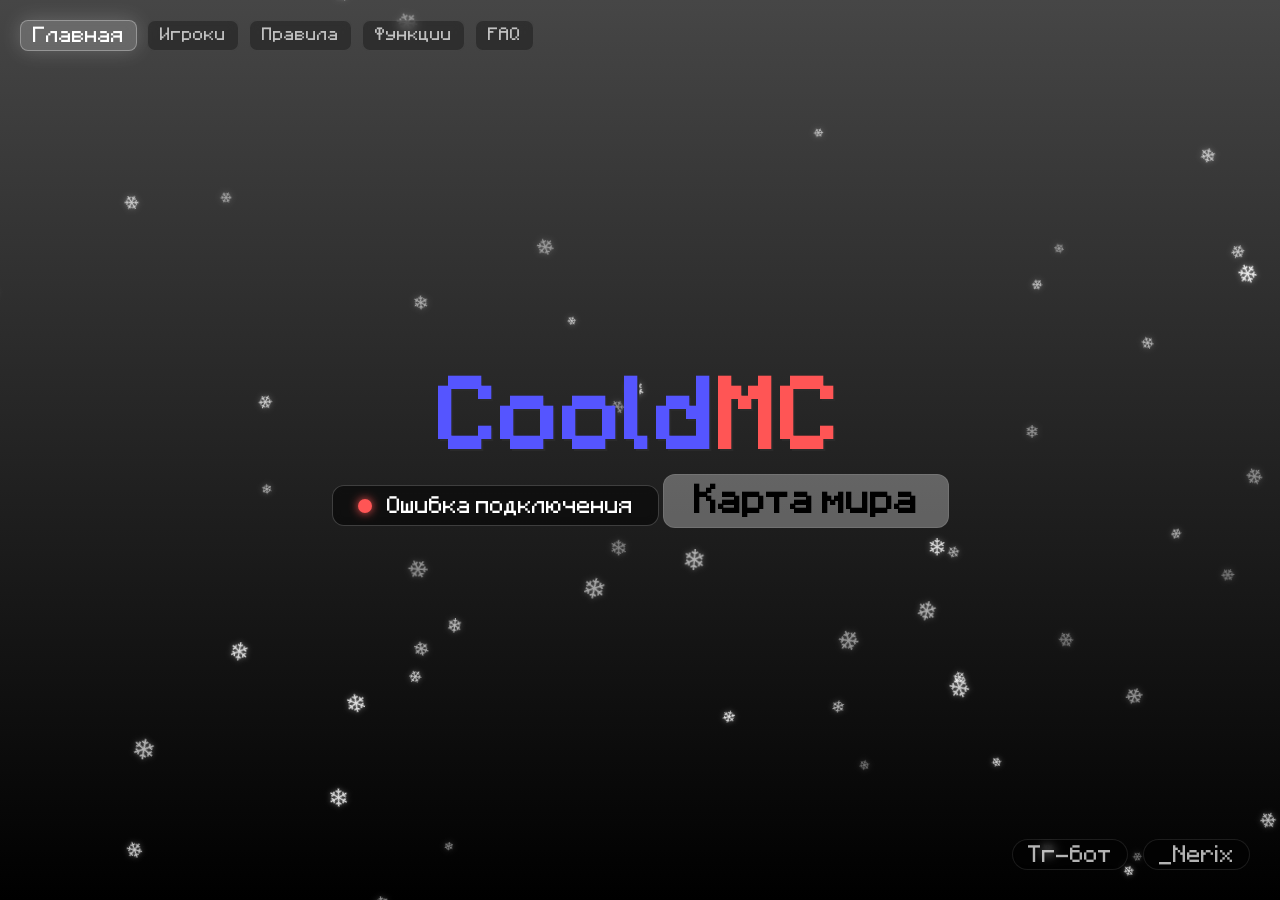
==== index.html @ aaf55d15 "Update index.html" ====
<!DOCTYPE html>
<html lang="ru">
<head>
    <meta charset="UTF-8">
    <meta name="viewport" content="width=device-width, initial-scale=1.0">
    <title>CooldMC - Сервер Minecraft</title>
    
    <!-- Фавиконка -->
    <link rel="icon" type="image/png" href="photos/favicon-96x96.png" sizes="96x96" />
    <link rel="icon" type="image/svg+xml" href="photos/favicon.svg" />
    <link rel="shortcut icon" href="photos/favicon.ico" />
    <link rel="apple-touch-icon" sizes="180x180" href="photos/apple-touch-icon.png" />
    <meta name="apple-mobile-web-app-title" content="CooldMC" />
    <link rel="manifest" href="photos/site.webmanifest" />
    
    <!-- Подключаем Press Start 2P (запасной шрифт) -->
    <link href="https://fonts.googleapis.com/css2?family=Press+Start+2P&display=swap" rel="stylesheet">
    
    <style>
        /* Подключение шрифта Minecraft через все 6 форматов */
        @font-face {
            font-family: 'Minecraft';
            src: url('fonts/minecraft-1-1/minecraft-1-1.eot');
            src: url('fonts/minecraft-1-1/minecraft-1-1.eot?#iefix') format('embedded-opentype'),
                 url('fonts/minecraft-1-1/minecraft-1-1.otf') format('opentype'),
                 url('fonts/minecraft-1-1/minecraft-1-1.svg') format('svg'),
                 url('fonts/minecraft-1-1/minecraft-1-1.ttf') format('truetype'),
                 url('fonts/minecraft-1-1/minecraft-1-1.woff') format('woff'),
                 url('fonts/minecraft-1-1/minecraft-1-1.woff2') format('woff2');
            font-weight: normal;
            font-style: normal;
            font-display: swap;
        }

        * {
            margin: 0;
            padding: 0;
            box-sizing: border-box;
        }

        html, body {
            height: 100%;
            overflow: hidden;
        }

        body {
            background: -webkit-linear-gradient(180deg, #464646,#000000);
            background: linear-gradient(180deg, #464646,#000000);
            min-height: 100vh;
            font-family: 'Minecraft', 'Press Start 2P', 'Courier New', monospace;
            position: relative;
            color: white;
        }

        /* Чтобы контент был поверх снежинок */
        .nav-menu, .page, .bottom-right {
            z-index: 1;
            position: relative;
        }

        .nav-menu {
            position: absolute;
            top: 20px;
            left: 20px;
            right: 20px;
            display: flex;
            flex-wrap: wrap;
            gap: 10px;
            z-index: 10;
        }

        .nav-item {
            cursor: pointer;
            transition: all 0.3s ease;
            text-decoration: none;
            color: rgba(255, 255, 255, 0.7);
            font-size: 0.9rem;
            padding: 6px 12px;
            border-radius: 8px;
            background-color: rgba(0, 0, 0, 0.3);
            backdrop-filter: blur(5px);
            border: 1px solid rgba(255, 255, 255, 0.1);
            white-space: nowrap;
        }

        .nav-item.active {
            color: white;
            font-size: 1.1rem;
            background-color: rgba(255, 255, 255, 0.2);
            border: 1px solid rgba(255, 255, 255, 0.3);
            box-shadow: 0 0 20px rgba(255,255,255,0.2);
        }

        .page {
            position: absolute;
            top: 0;
            left: 0;
            width: 100%;
            height: 100%;
            display: flex;
            flex-direction: column;
            align-items: center;
            opacity: 0;
            visibility: hidden;
            transition: opacity 0.3s ease, visibility 0.3s ease;
            overflow-y: auto;
            padding: 100px 20px 80px 20px;
        }

        .page.active {
            opacity: 1;
            visibility: visible;
        }

        #home.page {
            justify-content: center;
        }

        #players.page, #rules.page, #functions.page, #faq.page {
            justify-content: flex-start;
        }

        .center-content {
            text-align: center;
        }

        .main-title {
            font-size: 5rem;
            font-weight: bold;
            text-shadow: 2px 2px 0px #2a2a2a;
            letter-spacing: 2px;
            margin-bottom: 15px;
        }

        .blue {
            color: #5555FF;
        }

        .red {
            color: #FF5555;
        }

        .server-status {
            margin-bottom: 15px;
            padding: 10px 25px;
            background-color: rgba(0, 0, 0, 0.5);
            backdrop-filter: blur(5px);
            border-radius: 12px;
            display: inline-flex;
            align-items: center;
            gap: 15px;
            border: 1px solid rgba(255, 255, 255, 0.2);
        }

        .status-dot {
            width: 14px;
            height: 14px;
            border-radius: 50%;
            background-color: #808080;
            transition: all 0.3s ease;
        }

        .status-dot.online {
            background-color: #55FF55;
            box-shadow: 0 0 10px #55FF55;
        }

        .status-dot.offline {
            background-color: #FF5555;
            box-shadow: 0 0 10px #FF5555;
        }

        .status-text {
            font-size: 1.2rem;
        }

        .online-count {
            color: #55FF55;
            font-weight: bold;
        }

        .map-link {
            font-size: 2rem;
            color: #000000;
            text-decoration: none;
            background-color: rgba(255, 255, 255, 0.3);
            padding: 10px 30px;
            border-radius: 12px;
            display: inline-block;
            transition: all 0.3s ease;
            border: 1px solid rgba(255, 255, 255, 0.1);
            font-weight: bold;
        }

        .map-link:hover {
            background-color: rgba(255, 255, 255, 0.5);
            transform: scale(1.05);
            box-shadow: 0 0 15px rgba(255,255,255,0.2);
        }

        .content-page {
            width: 100%;
            max-width: 1000px;
            margin: 0 auto;
        }

        .page-title {
            font-size: 3rem;
            color: white;
            text-shadow: 2px 2px 0px #2a2a2a;
            margin-bottom: 40px;
            text-align: left;
            border-bottom: 2px solid rgba(255, 255, 255, 0.3);
            padding-bottom: 10px;
        }

        .section-subtitle {
            font-size: 2rem;
            color: white;
            text-shadow: 2px 2px 0px #2a2a2a;
            margin: 30px 0 20px 0;
            text-align: left;
            border-bottom: 2px solid rgba(255, 255, 255, 0.3);
            padding-bottom: 10px;
        }

        /* Стили для списка игроков */
        .players-list {
            display: flex;
            flex-direction: column;
            gap: 15px;
        }

        .player-item {
            background-color: rgba(0, 0, 0, 0.5);
            backdrop-filter: blur(5px);
            border: 1px solid rgba(255, 255, 255, 0.2);
            border-radius: 15px;
            padding: 15px 25px;
            transition: all 0.3s ease;
        }

        .player-item:hover {
            transform: scale(1.02);
            background-color: rgba(0, 0, 0, 0.7);
            border-color: rgba(255, 255, 255, 0.4);
        }

        .player-grid {
            display: grid;
            grid-template-columns: 1fr auto;
            align-items: start;
            gap: 20px;
        }

        .player-left {
            display: flex;
            flex-direction: column;
            gap: 5px;
        }

        .player-name {
            font-size: 2rem;
            color: white;
        }

        .player-role {
            font-size: 1.5rem;
        }

        .role-admin {
            color: #FF5555;
        }

        .role-moderator {
            color: #5555FF;
        }

        .role-beta {
            color: #FFFF55;
        }

        .player-right {
            display: flex;
            flex-direction: column;
            align-items: flex-end;
            gap: 5px;
        }

        .join-date {
            color: #AAAAAA;
            font-size: 1rem;
            white-space: nowrap;
        }

        .days-info {
            display: flex;
            align-items: center;
            gap: 5px;
        }

        .days-count {
            color: #55FF55;
            font-size: 1rem;
            font-weight: bold;
        }

        .days-label {
            color: #FFFFFF;
            font-size: 1rem;
            opacity: 0.7;
        }

        /* Стили для правил */
        .rules-list {
            display: flex;
            flex-direction: column;
            gap: 20px;
        }

        .rule-section {
            background-color: rgba(0, 0, 0, 0.4);
            backdrop-filter: blur(3px);
            border-radius: 12px;
            padding: 15px 20px;
            border-left: 4px solid #5555FF;
        }

        .main-rule {
            font-size: 1.8rem;
            color: #5555FF;
            margin-bottom: 12px;
            font-weight: bold;
        }

        .sub-rule {
            font-size: 1.3rem;
            color: #DDDDDD;
            margin-left: 20px;
            margin-bottom: 8px;
            line-height: 1.4;
        }

        .sub-rule .punishment {
            color: #FF8888;
            font-size: 1rem;
        }

        .sub-sub-rule {
            font-size: 1.1rem;
            color: #AAAAAA;
            margin-left: 40px;
            margin-bottom: 6px;
            line-height: 1.4;
        }

        .sub-sub-rule .punishment {
            color: #FF8888;
            font-size: 0.9rem;
        }

        .punishment {
            color: #FF8888;
            font-style: italic;
        }

        /* Стили для функций */
        .functions-list {
            display: flex;
            flex-direction: column;
            gap: 12px;
        }

        .function-item {
            background-color: rgba(0, 0, 0, 0.4);
            backdrop-filter: blur(3px);
            border-radius: 12px;
            padding: 15px 20px;
            border-left: 4px solid #5555FF;
            transition: all 0.3s ease;
        }

        .function-item:hover {
            transform: scale(1.01);
            background-color: rgba(0, 0, 0, 0.6);
            border-color: rgba(85, 85, 255, 0.5);
        }

        .function-text {
            font-size: 1.3rem;
            color: #DDDDDD;
            line-height: 1.4;
        }

        .function-text .note-gray {
            color: #AAAAAA;
            font-size: 1.1rem;
        }

        .function-text .mod-name-bold {
            font-weight: bold;
            color: white;
        }

        .function-text .bold-quote {
            font-weight: bold;
            color: white;
        }

        /* Стили для FAQ */
        .faq-list {
            display: flex;
            flex-direction: column;
            gap: 16px;
        }

        .faq-item {
            background-color: rgba(0, 0, 0, 0.4);
            backdrop-filter: blur(3px);
            border-radius: 12px;
            border-left: 4px solid #5555FF;
            transition: all 0.3s ease;
            overflow: hidden;
        }

        .faq-item:hover {
            background-color: rgba(0, 0, 0, 0.6);
        }

        .faq-question {
            font-size: 1.4rem;
            color: #DDDDDD;
            padding: 15px 20px;
            cursor: pointer;
            display: flex;
            justify-content: space-between;
            align-items: center;
            gap: 15px;
            user-select: none;
        }

        .faq-question:hover {
            color: white;
        }

        .faq-question .question-text {
            flex: 1;
        }

        .faq-question .question-text .bold-quote {
            font-weight: bold;
            color: #FFAA55;
        }

        .faq-toggle {
            font-size: 0.9rem;
            color: #888888;
            transition: all 0.3s ease;
            white-space: nowrap;
        }

        .faq-question:hover .faq-toggle {
            color: #AAAAAA;
        }

        .faq-answer {
            font-size: 1.1rem;
            color: #AAAAAA;
            line-height: 1.5;
            padding: 0 20px 15px 20px;
            border-top: 1px solid rgba(255, 255, 255, 0.1);
            margin-top: 0;
        }

        .faq-answer .bold-quote {
            font-weight: bold;
            color: #FFAA55;
        }

        /* Стили для модов и ресурс-паков */
        .mods-list {
            display: flex;
            flex-direction: column;
            gap: 15px;
        }

        .mod-item {
            display: flex;
            justify-content: space-between;
            align-items: center;
            background-color: rgba(0, 0, 0, 0.4);
            backdrop-filter: blur(3px);
            border-radius: 12px;
            padding: 12px 20px;
            border-left: 4px solid #5555FF;
            flex-wrap: wrap;
            gap: 10px;
            transition: all 0.3s ease;
        }

        .mod-item:hover {
            transform: scale(1.01);
            background-color: rgba(0, 0, 0, 0.6);
        }

        .mod-info {
            display: flex;
            flex-direction: column;
            gap: 3px;
        }

        .mod-type {
            font-size: 1rem;
            color: #5555FF;
        }

        .mod-name {
            font-size: 1.3rem;
            color: white;
        }

        .download-btn {
            background-color: #55FF55;
            color: #000000;
            text-decoration: none;
            padding: 8px 20px;
            border-radius: 12px;
            font-size: 1rem;
            font-weight: bold;
            transition: all 0.3s ease;
            border: none;
            cursor: pointer;
            font-family: 'Minecraft', 'Press Start 2P', monospace;
        }

        .download-btn:hover {
            background-color: #33CC33;
            transform: scale(1.05);
            box-shadow: 0 0 15px #55FF55;
        }

        .bottom-right {
            position: absolute;
            bottom: 30px;
            right: 30px;
            display: flex;
            gap: 15px;
            align-items: center;
            z-index: 10;
        }

        .bottom-link {
            color: rgba(255, 255, 255, 0.7);
            text-decoration: none;
            font-size: 1.2rem;
            padding: 5px 15px;
            background-color: rgba(0, 0, 0, 0.3);
            border-radius: 20px;
            backdrop-filter: blur(5px);
            transition: all 0.3s ease;
            border: 1px solid rgba(255, 255, 255, 0.1);
        }

        .bottom-link:hover {
            color: white;
            background-color: rgba(0, 0, 0, 0.5);
            transform: scale(1.05);
        }

        @media (max-width: 600px) {
            .nav-menu {
                top: 15px;
                left: 15px;
                right: 15px;
                gap: 6px;
            }
            
            .nav-item {
                font-size: 0.7rem;
                padding: 4px 8px;
            }
            
            .nav-item.active {
                font-size: 0.9rem;
            }
            
            .main-title {
                font-size: 3rem;
                margin-bottom: 10px;
            }
            
            .server-status {
                padding: 8px 20px;
                margin-bottom: 10px;
            }
            
            .status-text {
                font-size: 1rem;
            }
            
            .map-link {
                font-size: 1.5rem;
            }
            
            .page-title {
                font-size: 2rem;
            }
            
            .section-subtitle {
                font-size: 1.6rem;
            }
            
            .player-name {
                font-size: 1.5rem;
            }
            
            .player-role {
                font-size: 1.2rem;
            }
            
            .join-date {
                font-size: 0.9rem;
            }
            
            .days-count, .days-label {
                font-size: 0.9rem;
            }
            
            .player-grid {
                gap: 10px;
            }
            
            .main-rule {
                font-size: 1.4rem;
            }
            
            .sub-rule {
                font-size: 1.1rem;
                margin-left: 10px;
            }
            
            .function-text {
                font-size: 1rem;
            }
            
            .function-text .note-gray {
                font-size: 0.9rem;
            }
            
            .faq-question {
                font-size: 1.1rem;
                padding: 12px 15px;
            }
            
            .faq-answer {
                font-size: 0.95rem;
                padding: 0 15px 12px 15px;
            }
            
            .faq-toggle {
                font-size: 0.7rem;
            }
            
            .mod-name {
                font-size: 1.1rem;
            }
            
            .download-btn {
                padding: 6px 15px;
                font-size: 0.8rem;
            }
            
            .bottom-right {
                bottom: 15px;
                right: 15px;
                gap: 8px;
            }
            
            .bottom-link {
                font-size: 1rem;
                padding: 4px 10px;
            }
        }

        @media (max-width: 480px) {
            .nav-item {
                font-size: 0.65rem;
                padding: 3px 6px;
            }
            
            .nav-item.active {
                font-size: 0.8rem;
            }
        }
    </style>
</head>
<body>
    <div class="nav-menu">
        <a class="nav-item active" onclick="switchPage('home')">Главная</a>
        <a class="nav-item" onclick="switchPage('players')">Игроки</a>
        <a class="nav-item" onclick="switchPage('rules')">Правила</a>
        <a class="nav-item" onclick="switchPage('functions')">Функции</a>
        <a class="nav-item" onclick="switchPage('faq')">FAQ</a>
    </div>

    <div id="home" class="page active">
        <div class="center-content">
            <div class="main-title">
                <span class="blue">Coold</span><span class="red">MC</span>
            </div>
            
            <div class="server-status">
                <div class="status-dot" id="status-dot"></div>
                <div class="status-text" id="status-text">Загрузка...</div>
            </div>
            
            <a href="http://188.127.241.222:25729" class="map-link" target="_blank">Карта мира</a>
        </div>
    </div>

    <div id="players" class="page">
        <div class="content-page">
            <h2 class="page-title">Игроки:</h2>
            <div class="players-list" id="playersList"></div>
        </div>
    </div>

    <div id="rules" class="page">
        <div class="content-page">
            <h2 class="page-title">Правила сервера:</h2>
            <div class="rules-list" id="rulesList"></div>
        </div>
    </div>

    <div id="functions" class="page">
        <div class="content-page">
            <h2 class="page-title">Функции:</h2>
            <div class="functions-list" id="functionsList"></div>
            
            <h3 class="section-subtitle">Моды и ресурс паки:</h3>
            <div class="mods-list" id="modsList"></div>
        </div>
    </div>

    <div id="faq" class="page">
        <div class="content-page">
            <h2 class="page-title">FAQ:</h2>
            <div class="faq-list" id="faqList"></div>
        </div>
    </div>

    <div class="bottom-right">
        <a href="https://t.me/CooldMC_office_bot" class="bottom-link" target="_blank">Тг-бот</a>
        <a href="https://t.me/Nerix_CM" class="bottom-link" target="_blank">_Nerix</a>
    </div>

    <!-- Подключение файлов -->
    <script src="players.js"></script>
    <script src="rules.js"></script>
    <script src="functions.js"></script>
    <script src="faq.js"></script>
    <script src="snow.js"></script>

    <script>
        // Проверка, что данные загрузились
        console.log('playersData загружен?', typeof playersData !== 'undefined');
        console.log('rulesData загружен?', typeof rulesData !== 'undefined');
        console.log('functionsData загружен?', typeof functionsData !== 'undefined');
        console.log('faqData загружен?', typeof faqData !== 'undefined');
        console.log('modsData загружен?', typeof modsData !== 'undefined');

        function formatDate(dateString) {
            const date = new Date(dateString);
            return date.toLocaleDateString('ru-RU', { 
                day: 'numeric', 
                month: 'long'
            });
        }

        function getDaysBetween(startDate, endDate) {
            const start = new Date(startDate);
            const end = new Date(endDate);
            
            start.setHours(0, 0, 0, 0);
            end.setHours(0, 0, 0, 0);
            
            const diffTime = end - start;
            const diffDays = Math.ceil(diffTime / (1000 * 60 * 60 * 24));
            
            return diffDays;
        }

        function sortPlayersByRoleAndDays(players) {
            const today = new Date().toISOString().split('T')[0];
            
            return [...players].sort((a, b) => {
                if (a.role === 'admin') return -1;
                if (b.role === 'admin') return 1;
                
                if (a.role === 'moderator' && b.role !== 'admin') return -1;
                if (b.role === 'moderator' && a.role !== 'admin') return 1;
                
                if (a.role === 'beta' && b.role !== 'admin' && b.role !== 'moderator') return -1;
                if (b.role === 'beta' && a.role !== 'admin' && a.role !== 'moderator') return 1;
                
                const daysA = getDaysBetween(a.joinDate, today);
                const daysB = getDaysBetween(b.joinDate, today);
                return daysB - daysA;
            });
        }

        function updateAllDays() {
            const playersList = document.getElementById('playersList');
            if (!playersList) return;
            
            if (typeof playersData === 'undefined') {
                playersList.innerHTML = '<div class="player-item">Ошибка загрузки данных игроков</div>';
                return;
            }
            
            const today = new Date().toISOString().split('T')[0];
            const sortedPlayers = sortPlayersByRoleAndDays(playersData);
            
            playersList.innerHTML = '';
            
            sortedPlayers.forEach(player => {
                const daysOnServer = getDaysBetween(player.joinDate, today);
                
                const playerItem = document.createElement('div');
                playerItem.className = 'player-item';
                
                let roleClass = '';
                let roleHtml = '';
                
                if (player.role === 'admin') {
                    roleClass = 'role-admin';
                    roleHtml = `<span class="player-role ${roleClass}">${player.roleText}</span>`;
                } else if (player.role === 'moderator') {
                    roleClass = 'role-moderator';
                    roleHtml = `<span class="player-role ${roleClass}">${player.roleText}</span>`;
                } else if (player.role === 'beta') {
                    roleClass = 'role-beta';
                    roleHtml = `<span class="player-role ${roleClass}">${player.roleText}</span>`;
                }
                
                playerItem.innerHTML = `
                    <div class="player-grid">
                        <div class="player-left">
                            <span class="player-name">${player.name}</span>
                            ${roleHtml}
                        </div>
                        <div class="player-right">
                            <div class="join-date">${formatDate(player.joinDate)}</div>
                            <div class="days-info">
                                <span class="days-count">${daysOnServer}</span>
                                <span class="days-label">дн.</span>
                            </div>
                        </div>
                    </div>
                `;
                
                playersList.appendChild(playerItem);
            });
        }

        function buildRulesList() {
            const rulesContainer = document.getElementById('rulesList');
            if (!rulesContainer) return;
            
            if (typeof rulesData === 'undefined') {
                rulesContainer.innerHTML = '<div class="rule-section">Ошибка загрузки правил</div>';
                return;
            }
            
            rulesContainer.innerHTML = '';
            
            rulesData.forEach(section => {
                const sectionDiv = document.createElement('div');
                sectionDiv.className = 'rule-section';
                
                let html = `<div class="main-rule">${section.number}. ${section.title}</div>`;
                
                section.subRules.forEach(sub => {
                    html += `<div class="sub-rule">• ${sub.text} ${sub.punishment ? `<span class="punishment">[${sub.punishment}]</span>` : ''}</div>`;
                    
                    if (sub.subSub) {
                        sub.subSub.forEach(subsub => {
                            html += `<div class="sub-sub-rule">◦ ${subsub.text} ${subsub.punishment ? `<span class="punishment">[${subsub.punishment}]</span>` : ''}</div>`;
                        });
                    }
                });
                
                sectionDiv.innerHTML = html;
                rulesContainer.appendChild(sectionDiv);
            });
        }

        function buildFunctionsList() {
            const functionsContainer = document.getElementById('functionsList');
            if (!functionsContainer) return;
            
            if (typeof functionsData === 'undefined') {
                functionsContainer.innerHTML = '<div class="function-item">Ошибка загрузки функций</div>';
                return;
            }
            
            functionsContainer.innerHTML = '';
            
            functionsData.forEach(func => {
                const funcDiv = document.createElement('div');
                funcDiv.className = 'function-item';
                
                let processedText = func.text;
                
                const modNames = ['Armor Poser', 'Simple Voice Chat', 'Voice Messages', 'PatPat', 'V-CooldMC-2.3'];
                modNames.forEach(modName => {
                    const regex = new RegExp(`(${modName.replace(/[.*+?^${}()|[\]\\]/g, '\\$&')})`, 'g');
                    processedText = processedText.replace(regex, '<span class="mod-name-bold">$1</span>');
                });
                
                processedText = processedText.replace(/«([^»]+)»/g, '<span class="mod-name-bold">«$1»</span>');
                
                processedText = processedText.replace(/\(([^)]+)\)/g, '<span class="note-gray">($1)</span>');
                
                funcDiv.innerHTML = `<div class="function-text">• ${processedText}</div>`;
                functionsContainer.appendChild(funcDiv);
            });
        }

        function buildFaqList() {
            const faqContainer = document.getElementById('faqList');
            if (!faqContainer) return;
            
            if (typeof faqData === 'undefined') {
                faqContainer.innerHTML = '<div class="faq-item">Ошибка загрузки FAQ</div>';
                return;
            }
            
            faqContainer.innerHTML = '';
            
            faqData.forEach((item, index) => {
                const faqItem = document.createElement('div');
                faqItem.className = 'faq-item';
                
                let processedQuestion = item.question;
                processedQuestion = processedQuestion.replace(/«([^»]+)»/g, '<span class="bold-quote">«$1»</span>');
                
                let processedAnswer = item.answer;
                processedAnswer = processedAnswer.replace(/«([^»]+)»/g, '<span class="bold-quote">«$1»</span>');
                processedAnswer = processedAnswer.replace(/@([^\s]+)/g, '<span class="bold-quote">@$1</span>');
                
                faqItem.innerHTML = `
                    <div class="faq-question" data-index="${index}">
                        <span class="question-text">❓ ${processedQuestion}</span>
                        <span class="faq-toggle">▼ Показать ответ</span>
                    </div>
                    <div class="faq-answer" id="faq-answer-${index}" style="display: none;">
                        ${processedAnswer}
                    </div>
                `;
                
                faqContainer.appendChild(faqItem);
            });
            
            document.querySelectorAll('.faq-question').forEach(question => {
                question.addEventListener('click', () => {
                    const index = question.getAttribute('data-index');
                    const answer = document.getElementById(`faq-answer-${index}`);
                    const toggle = question.querySelector('.faq-toggle');
                    
                    if (answer.style.display === 'none') {
                        answer.style.display = 'block';
                        toggle.innerHTML = '▲ Скрыть ответ';
                    } else {
                        answer.style.display = 'none';
                        toggle.innerHTML = '▼ Показать ответ';
                    }
                });
            });
        }

        function buildModsList() {
            const modsContainer = document.getElementById('modsList');
            if (!modsContainer) return;
            
            if (typeof modsData === 'undefined') {
                modsContainer.innerHTML = '<div class="mod-item">Ошибка загрузки модов</div>';
                return;
            }
            
            modsContainer.innerHTML = '';
            
            modsData.forEach(mod => {
                const modDiv = document.createElement('div');
                modDiv.className = 'mod-item';
                
                modDiv.innerHTML = `
                    <div class="mod-info">
                        <div class="mod-type">${mod.type}</div>
                        <div class="mod-name">${mod.name}</div>
                    </div>
                    <a href="${mod.link}" class="download-btn" target="_blank">Скачать</a>
                `;
                
                modsContainer.appendChild(modDiv);
            });
        }

        function switchPage(pageId) {
            document.querySelectorAll('.page').forEach(page => {
                page.classList.remove('active');
            });
            
            document.querySelectorAll('.nav-item').forEach(item => {
                item.classList.remove('active');
            });
            
            document.getElementById(pageId).classList.add('active');
            document.getElementById(pageId).scrollTop = 0;
            
            document.querySelectorAll('.nav-item').forEach(item => {
                if (pageId === 'home' && item.textContent === 'Главная') {
                    item.classList.add('active');
                } else if (pageId === 'players' && item.textContent === 'Игроки') {
                    item.classList.add('active');
                } else if (pageId === 'rules' && item.textContent === 'Правила') {
                    item.classList.add('active');
                } else if (pageId === 'functions' && item.textContent === 'Функции') {
                    item.classList.add('active');
                } else if (pageId === 'faq' && item.textContent === 'FAQ') {
                    item.classList.add('active');
                }
            });

            if (pageId === 'players') {
                updateAllDays();
            }
        }

        async function fetchServerStatus() {
            const statusDot = document.getElementById('status-dot');
            const statusText = document.getElementById('status-text');
            
            try {
                const response = await fetch('https://api.mcsrvstat.us/2/188.127.241.222:25601');
                const data = await response.json();
                
                if (data.online) {
                    statusDot.className = 'status-dot online';
                    statusText.innerHTML = `Онлайн: <span class="online-count">${data.players.online}</span> / ${data.players.max}`;
                } else {
                    statusDot.className = 'status-dot offline';
                    statusText.textContent = 'Сервер выключен';
                }
            } catch (error) {
                statusDot.className = 'status-dot offline';
                statusText.textContent = 'Ошибка подключения';
                console.error('Ошибка:', error);
            }
        }

        document.addEventListener('DOMContentLoaded', () => {
            console.log('DOM загружен, инициализация...');
            updateAllDays();
            buildRulesList();
            buildFunctionsList();
            buildFaqList();
            buildModsList();
            fetchServerStatus();
            
            setInterval(() => {
                if (document.getElementById('players').classList.contains('active')) {
                    updateAllDays();
                }
            }, 60 * 60 * 1000);
            
            setInterval(() => {
                if (document.getElementById('home').classList.contains('active')) {
                    fetchServerStatus();
                }
            }, 30000);
        });
    </script>
</body>
</html>
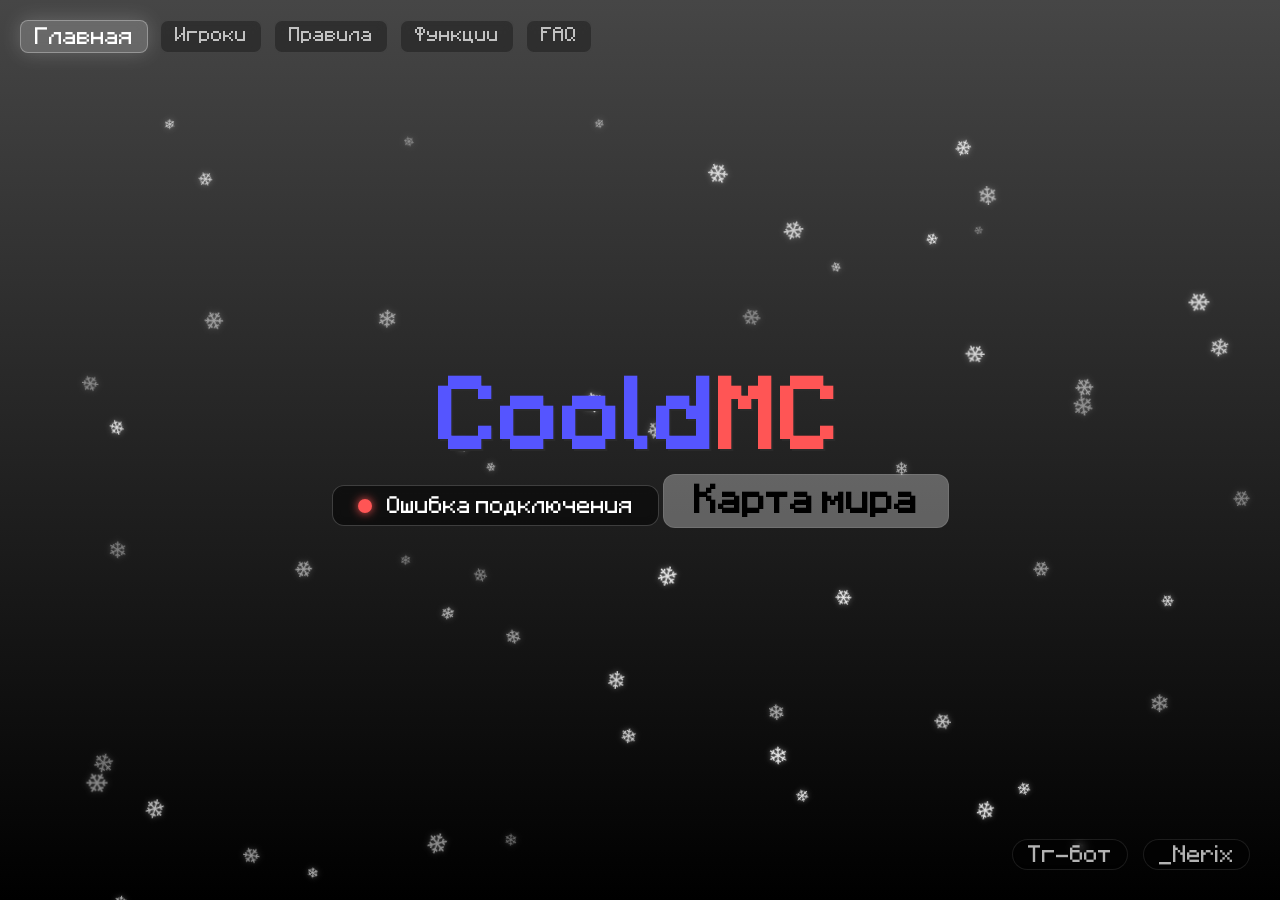
==== commit 736d1165: "Update index.html" ====
--- a/index.html
+++ b/index.html
@@ -65,7 +65,7 @@
             right: 20px;
             display: flex;
             flex-wrap: wrap;
-            gap: 10px;
+            gap: 12px;
             z-index: 10;
         }
 
@@ -74,8 +74,8 @@
             transition: all 0.3s ease;
             text-decoration: none;
             color: rgba(255, 255, 255, 0.7);
-            font-size: 0.9rem;
-            padding: 6px 12px;
+            font-size: 1rem;
+            padding: 6px 14px;
             border-radius: 8px;
             background-color: rgba(0, 0, 0, 0.3);
             backdrop-filter: blur(5px);
@@ -85,7 +85,7 @@
 
         .nav-item.active {
             color: white;
-            font-size: 1.1rem;
+            font-size: 1.2rem;
             background-color: rgba(255, 255, 255, 0.2);
             border: 1px solid rgba(255, 255, 255, 0.3);
             box-shadow: 0 0 20px rgba(255,255,255,0.2);
@@ -428,14 +428,10 @@
         }
 
         .faq-question {
-            font-size: 1.4rem;
+            font-size: 1.3rem;
             color: #DDDDDD;
             padding: 15px 20px;
             cursor: pointer;
-            display: flex;
-            justify-content: space-between;
-            align-items: center;
-            gap: 15px;
             user-select: none;
         }
 
@@ -443,20 +439,22 @@
             color: white;
         }
 
-        .faq-question .question-text {
-            flex: 1;
-        }
-
         .faq-question .question-text .bold-quote {
             font-weight: bold;
             color: #FFAA55;
         }
 
+        .faq-question .admin-name {
+            color: #5555FF;
+            font-weight: bold;
+        }
+
         .faq-toggle {
-            font-size: 0.9rem;
+            font-size: 0.85rem;
             color: #888888;
+            margin-top: 8px;
+            display: inline-block;
             transition: all 0.3s ease;
-            white-space: nowrap;
         }
 
         .faq-question:hover .faq-toggle {
@@ -469,12 +467,40 @@
             line-height: 1.5;
             padding: 0 20px 15px 20px;
             border-top: 1px solid rgba(255, 255, 255, 0.1);
-            margin-top: 0;
+            margin-top: 8px;
         }
 
         .faq-answer .bold-quote {
             font-weight: bold;
             color: #FFAA55;
+        }
+
+        .faq-answer .admin-name {
+            color: #5555FF;
+            font-weight: bold;
+        }
+
+        .faq-answer .role-moderator {
+            color: #5555FF;
+            font-weight: bold;
+        }
+
+        .faq-answer .role-beta {
+            color: #FFFF55;
+            font-weight: bold;
+        }
+
+        .faq-hide-toggle {
+            font-size: 0.85rem;
+            color: #888888;
+            margin-top: 12px;
+            display: inline-block;
+            cursor: pointer;
+            transition: all 0.3s ease;
+        }
+
+        .faq-hide-toggle:hover {
+            color: #AAAAAA;
         }
 
         /* Стили для модов и ресурс-паков */
@@ -572,16 +598,16 @@
                 top: 15px;
                 left: 15px;
                 right: 15px;
-                gap: 6px;
+                gap: 8px;
             }
             
             .nav-item {
-                font-size: 0.7rem;
-                padding: 4px 8px;
+                font-size: 0.8rem;
+                padding: 5px 10px;
             }
             
             .nav-item.active {
-                font-size: 0.9rem;
+                font-size: 0.95rem;
             }
             
             .main-title {
@@ -657,7 +683,7 @@
                 padding: 0 15px 12px 15px;
             }
             
-            .faq-toggle {
+            .faq-toggle, .faq-hide-toggle {
                 font-size: 0.7rem;
             }
             
@@ -684,12 +710,12 @@
 
         @media (max-width: 480px) {
             .nav-item {
-                font-size: 0.65rem;
-                padding: 3px 6px;
+                font-size: 0.7rem;
+                padding: 4px 8px;
             }
             
             .nav-item.active {
-                font-size: 0.8rem;
+                font-size: 0.85rem;
             }
         }
     </style>
@@ -944,18 +970,22 @@
                 
                 let processedQuestion = item.question;
                 processedQuestion = processedQuestion.replace(/«([^»]+)»/g, '<span class="bold-quote">«$1»</span>');
+                processedQuestion = processedQuestion.replace(/@(Nerix_CM)/g, '<span class="admin-name">@$1</span>');
                 
                 let processedAnswer = item.answer;
                 processedAnswer = processedAnswer.replace(/«([^»]+)»/g, '<span class="bold-quote">«$1»</span>');
-                processedAnswer = processedAnswer.replace(/@([^\s]+)/g, '<span class="bold-quote">@$1</span>');
+                processedAnswer = processedAnswer.replace(/@(Nerix_CM)/g, '<span class="admin-name">@$1</span>');
+                processedAnswer = processedAnswer.replace(/«Модератор»/g, '<span class="role-moderator">«Модератор»</span>');
+                processedAnswer = processedAnswer.replace(/«Бета-тестер»/g, '<span class="role-beta">«Бета-тестер»</span>');
                 
                 faqItem.innerHTML = `
                     <div class="faq-question" data-index="${index}">
-                        <span class="question-text">❓ ${processedQuestion}</span>
-                        <span class="faq-toggle">▼ Показать ответ</span>
+                        <div class="question-text">❓ ${processedQuestion}</div>
+                        <div class="faq-toggle">▼ Показать ответ</div>
                     </div>
                     <div class="faq-answer" id="faq-answer-${index}" style="display: none;">
                         ${processedAnswer}
+                        <div class="faq-hide-toggle">▲ Скрыть ответ</div>
                     </div>
                 `;
                 
@@ -963,17 +993,26 @@
             });
             
             document.querySelectorAll('.faq-question').forEach(question => {
-                question.addEventListener('click', () => {
-                    const index = question.getAttribute('data-index');
-                    const answer = document.getElementById(`faq-answer-${index}`);
-                    const toggle = question.querySelector('.faq-toggle');
+                const index = question.getAttribute('data-index');
+                const answer = document.getElementById(`faq-answer-${index}`);
+                const toggle = question.querySelector('.faq-toggle');
+                
+                const hideToggle = answer ? answer.querySelector('.faq-hide-toggle') : null;
+                
+                if (hideToggle) {
+                    hideToggle.addEventListener('click', (e) => {
+                        e.stopPropagation();
+                        answer.style.display = 'none';
+                        if (toggle) toggle.style.display = 'block';
+                    });
+                }
+                
+                question.addEventListener('click', (e) => {
+                    if (e.target.classList.contains('faq-hide-toggle')) return;
                     
                     if (answer.style.display === 'none') {
+                        if (toggle) toggle.style.display = 'none';
                         answer.style.display = 'block';
-                        toggle.innerHTML = '▲ Скрыть ответ';
-                    } else {
-                        answer.style.display = 'none';
-                        toggle.innerHTML = '▼ Показать ответ';
                     }
                 });
             });
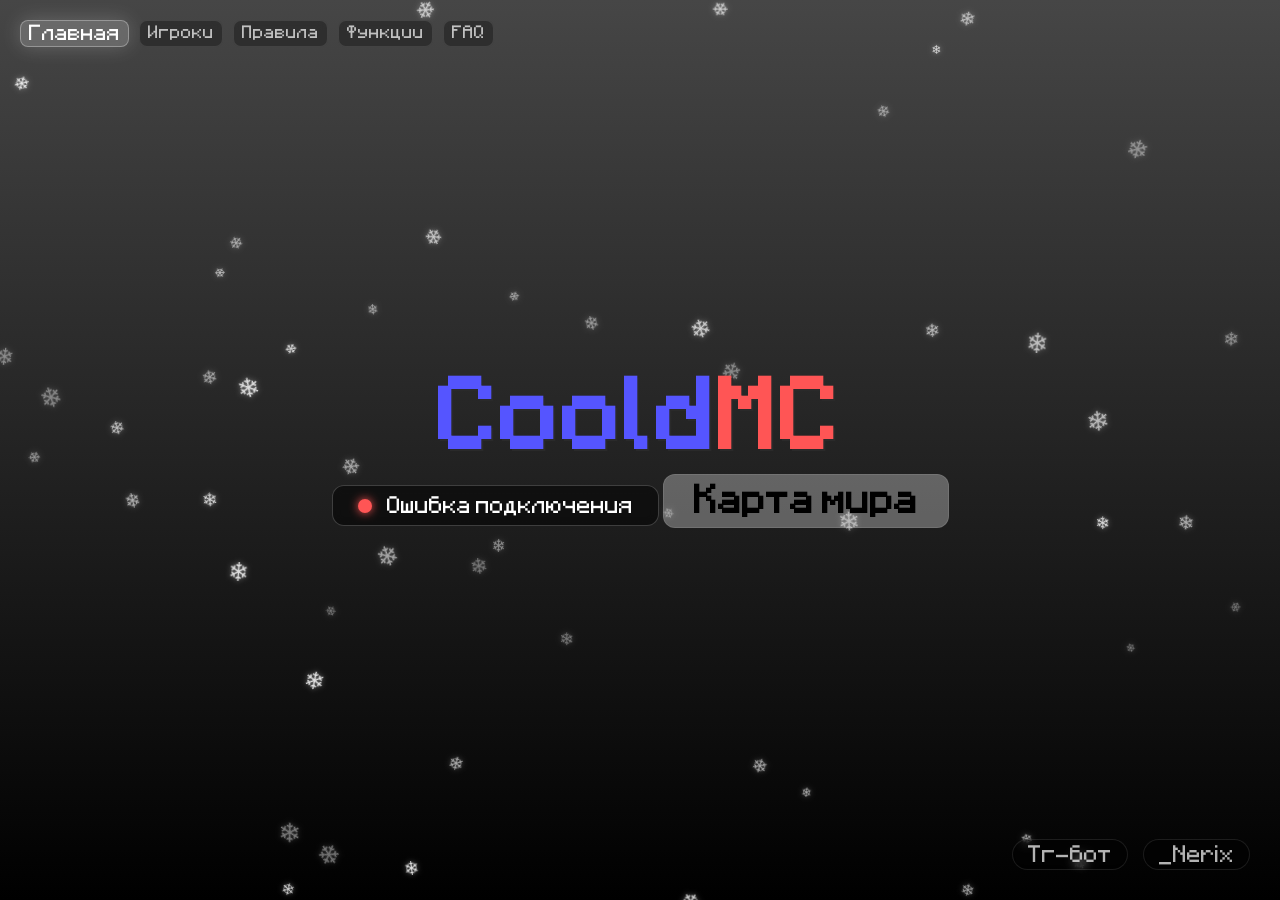
==== commit 61c4b3e0: "Update index.html" ====
--- a/index.html
+++ b/index.html
@@ -65,7 +65,7 @@
             right: 20px;
             display: flex;
             flex-wrap: wrap;
-            gap: 12px;
+            gap: 10px;
             z-index: 10;
         }
 
@@ -74,8 +74,8 @@
             transition: all 0.3s ease;
             text-decoration: none;
             color: rgba(255, 255, 255, 0.7);
-            font-size: 1rem;
-            padding: 6px 14px;
+            font-size: 0.9rem;
+            padding: 4px 8px;
             border-radius: 8px;
             background-color: rgba(0, 0, 0, 0.3);
             backdrop-filter: blur(5px);
@@ -85,7 +85,7 @@
 
         .nav-item.active {
             color: white;
-            font-size: 1.2rem;
+            font-size: 1.1rem;
             background-color: rgba(255, 255, 255, 0.2);
             border: 1px solid rgba(255, 255, 255, 0.3);
             box-shadow: 0 0 20px rgba(255,255,255,0.2);
@@ -441,11 +441,21 @@
 
         .faq-question .question-text .bold-quote {
             font-weight: bold;
-            color: #FFAA55;
+            color: inherit;
         }
 
         .faq-question .admin-name {
             color: #5555FF;
+            font-weight: bold;
+        }
+
+        .faq-question .role-moderator {
+            color: #5555FF;
+            font-weight: bold;
+        }
+
+        .faq-question .role-beta {
+            color: #FFFF55;
             font-weight: bold;
         }
 
@@ -472,7 +482,7 @@
 
         .faq-answer .bold-quote {
             font-weight: bold;
-            color: #FFAA55;
+            color: inherit;
         }
 
         .faq-answer .admin-name {
@@ -494,9 +504,10 @@
             font-size: 0.85rem;
             color: #888888;
             margin-top: 12px;
-            display: inline-block;
+            display: block;
             cursor: pointer;
             transition: all 0.3s ease;
+            text-align: left;
         }
 
         .faq-hide-toggle:hover {
@@ -598,16 +609,16 @@
                 top: 15px;
                 left: 15px;
                 right: 15px;
-                gap: 8px;
+                gap: 6px;
             }
             
             .nav-item {
-                font-size: 0.8rem;
-                padding: 5px 10px;
+                font-size: 0.7rem;
+                padding: 3px 6px;
             }
             
             .nav-item.active {
-                font-size: 0.95rem;
+                font-size: 0.9rem;
             }
             
             .main-title {
@@ -705,17 +716,6 @@
             .bottom-link {
                 font-size: 1rem;
                 padding: 4px 10px;
-            }
-        }
-
-        @media (max-width: 480px) {
-            .nav-item {
-                font-size: 0.7rem;
-                padding: 4px 8px;
-            }
-            
-            .nav-item.active {
-                font-size: 0.85rem;
             }
         }
     </style>
@@ -788,7 +788,6 @@
     <script src="snow.js"></script>
 
     <script>
-        // Проверка, что данные загрузились
         console.log('playersData загружен?', typeof playersData !== 'undefined');
         console.log('rulesData загружен?', typeof rulesData !== 'undefined');
         console.log('functionsData загружен?', typeof functionsData !== 'undefined');
@@ -971,16 +970,18 @@
                 let processedQuestion = item.question;
                 processedQuestion = processedQuestion.replace(/«([^»]+)»/g, '<span class="bold-quote">«$1»</span>');
                 processedQuestion = processedQuestion.replace(/@(Nerix_CM)/g, '<span class="admin-name">@$1</span>');
+                processedQuestion = processedQuestion.replace(/«Модератор»/g, '"<span class="role-moderator">Модератор</span>"');
+                processedQuestion = processedQuestion.replace(/«Бета-тестер»/g, '"<span class="role-beta">Бета-тестер</span>"');
                 
                 let processedAnswer = item.answer;
                 processedAnswer = processedAnswer.replace(/«([^»]+)»/g, '<span class="bold-quote">«$1»</span>');
                 processedAnswer = processedAnswer.replace(/@(Nerix_CM)/g, '<span class="admin-name">@$1</span>');
-                processedAnswer = processedAnswer.replace(/«Модератор»/g, '<span class="role-moderator">«Модератор»</span>');
-                processedAnswer = processedAnswer.replace(/«Бета-тестер»/g, '<span class="role-beta">«Бета-тестер»</span>');
+                processedAnswer = processedAnswer.replace(/«Модератор»/g, '"<span class="role-moderator">Модератор</span>"');
+                processedAnswer = processedAnswer.replace(/«Бета-тестер»/g, '"<span class="role-beta">Бета-тестер</span>"');
                 
                 faqItem.innerHTML = `
                     <div class="faq-question" data-index="${index}">
-                        <div class="question-text">❓ ${processedQuestion}</div>
+                        <div class="question-text">${processedQuestion}</div>
                         <div class="faq-toggle">▼ Показать ответ</div>
                     </div>
                     <div class="faq-answer" id="faq-answer-${index}" style="display: none;">
@@ -1008,7 +1009,7 @@
                 }
                 
                 question.addEventListener('click', (e) => {
-                    if (e.target.classList.contains('faq-hide-toggle')) return;
+                    if (e.target === hideToggle || (hideToggle && hideToggle.contains(e.target))) return;
                     
                     if (answer.style.display === 'none') {
                         if (toggle) toggle.style.display = 'none';
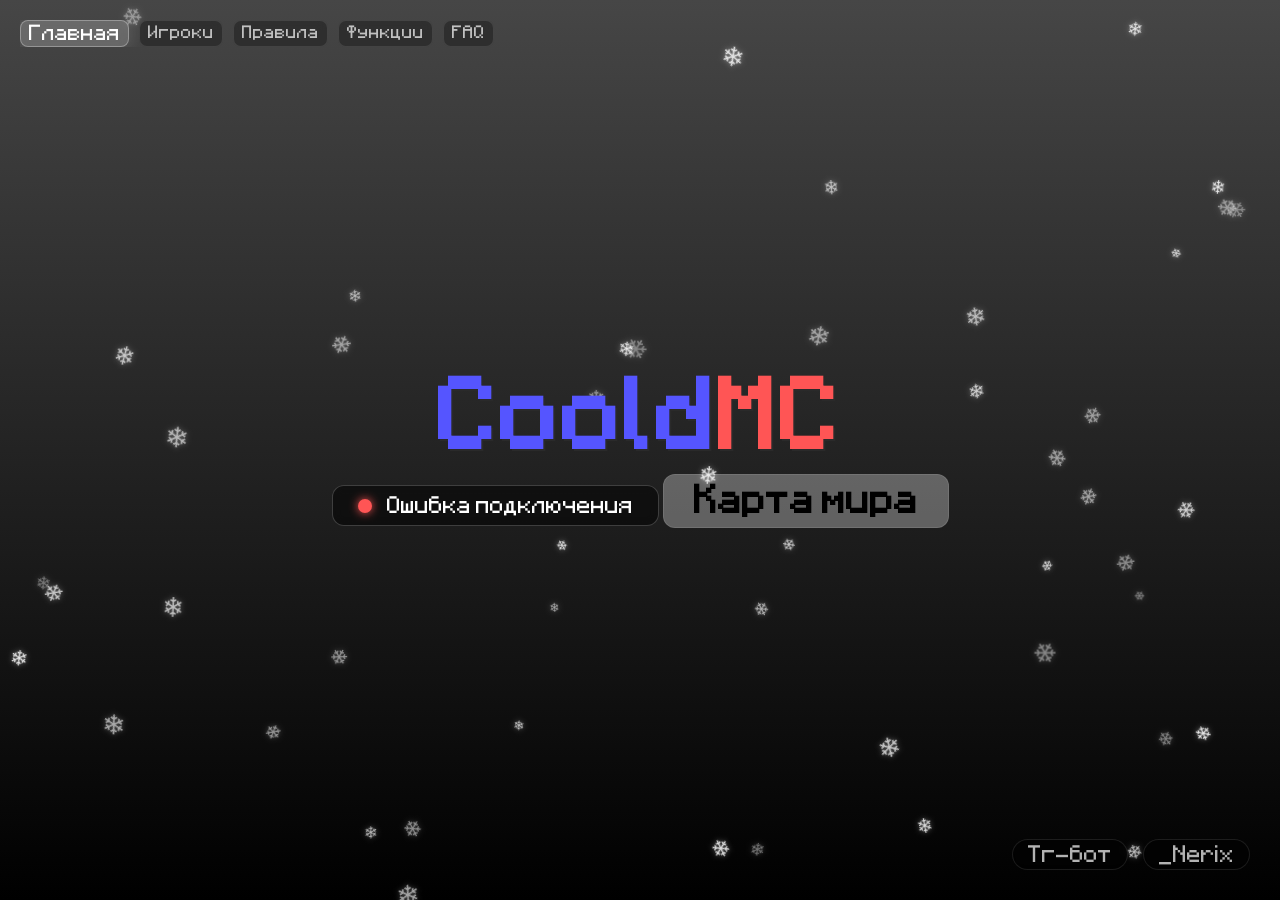
==== commit 009c3431: "Update index.html" ====
--- a/index.html
+++ b/index.html
@@ -64,9 +64,26 @@
             left: 20px;
             right: 20px;
             display: flex;
-            flex-wrap: wrap;
+            flex-wrap: nowrap;
+            overflow-x: auto;
             gap: 10px;
             z-index: 10;
+            scrollbar-width: thin;
+            -webkit-overflow-scrolling: touch;
+        }
+
+        .nav-menu::-webkit-scrollbar {
+            height: 4px;
+        }
+
+        .nav-menu::-webkit-scrollbar-track {
+            background: rgba(0, 0, 0, 0.2);
+            border-radius: 2px;
+        }
+
+        .nav-menu::-webkit-scrollbar-thumb {
+            background: rgba(255, 255, 255, 0.3);
+            border-radius: 2px;
         }
 
         .nav-item {
@@ -81,6 +98,7 @@
             backdrop-filter: blur(5px);
             border: 1px solid rgba(255, 255, 255, 0.1);
             white-space: nowrap;
+            flex-shrink: 0;
         }
 
         .nav-item.active {
@@ -407,7 +425,7 @@
             color: white;
         }
 
-        /* Стили для FAQ */
+        /* Стили для FAQ с анимацией */
         .faq-list {
             display: flex;
             flex-direction: column;
@@ -433,10 +451,12 @@
             padding: 15px 20px;
             cursor: pointer;
             user-select: none;
+            transition: background-color 0.2s ease;
         }
 
         .faq-question:hover {
             color: white;
+            background-color: rgba(255, 255, 255, 0.05);
         }
 
         .faq-question .question-text .bold-quote {
@@ -471,11 +491,25 @@
             color: #AAAAAA;
         }
 
+        .faq-answer-wrapper {
+            display: block;
+            max-height: 0;
+            opacity: 0;
+            overflow: hidden;
+            transition: max-height 0.4s ease-out, opacity 0.3s ease-out;
+        }
+
+        .faq-answer-wrapper.open {
+            max-height: 500px;
+            opacity: 1;
+            transition: max-height 0.5s ease-in, opacity 0.4s ease-in;
+        }
+
         .faq-answer {
             font-size: 1.1rem;
             color: #AAAAAA;
             line-height: 1.5;
-            padding: 0 20px 15px 20px;
+            padding: 0 20px;
             border-top: 1px solid rgba(255, 255, 255, 0.1);
             margin-top: 8px;
         }
@@ -503,7 +537,7 @@
         .faq-hide-toggle {
             font-size: 0.85rem;
             color: #888888;
-            margin-top: 12px;
+            padding: 8px 20px 15px 20px;
             display: block;
             cursor: pointer;
             transition: all 0.3s ease;
@@ -691,7 +725,6 @@
             
             .faq-answer {
                 font-size: 0.95rem;
-                padding: 0 15px 12px 15px;
             }
             
             .faq-toggle, .faq-hide-toggle {
@@ -984,8 +1017,10 @@
                         <div class="question-text">${processedQuestion}</div>
                         <div class="faq-toggle">▼ Показать ответ</div>
                     </div>
-                    <div class="faq-answer" id="faq-answer-${index}" style="display: none;">
-                        ${processedAnswer}
+                    <div class="faq-answer-wrapper" id="faq-answer-wrapper-${index}">
+                        <div class="faq-answer">
+                            ${processedAnswer}
+                        </div>
                         <div class="faq-hide-toggle">▲ Скрыть ответ</div>
                     </div>
                 `;
@@ -995,25 +1030,25 @@
             
             document.querySelectorAll('.faq-question').forEach(question => {
                 const index = question.getAttribute('data-index');
-                const answer = document.getElementById(`faq-answer-${index}`);
+                const wrapper = document.getElementById(`faq-answer-wrapper-${index}`);
                 const toggle = question.querySelector('.faq-toggle');
                 
-                const hideToggle = answer ? answer.querySelector('.faq-hide-toggle') : null;
+                const hideToggle = wrapper ? wrapper.querySelector('.faq-hide-toggle') : null;
                 
                 if (hideToggle) {
                     hideToggle.addEventListener('click', (e) => {
                         e.stopPropagation();
-                        answer.style.display = 'none';
-                        if (toggle) toggle.style.display = 'block';
+                        wrapper.classList.remove('open');
+                        if (toggle) toggle.style.display = 'inline-block';
                     });
                 }
                 
                 question.addEventListener('click', (e) => {
                     if (e.target === hideToggle || (hideToggle && hideToggle.contains(e.target))) return;
                     
-                    if (answer.style.display === 'none') {
+                    if (!wrapper.classList.contains('open')) {
                         if (toggle) toggle.style.display = 'none';
-                        answer.style.display = 'block';
+                        wrapper.classList.add('open');
                     }
                 });
             });
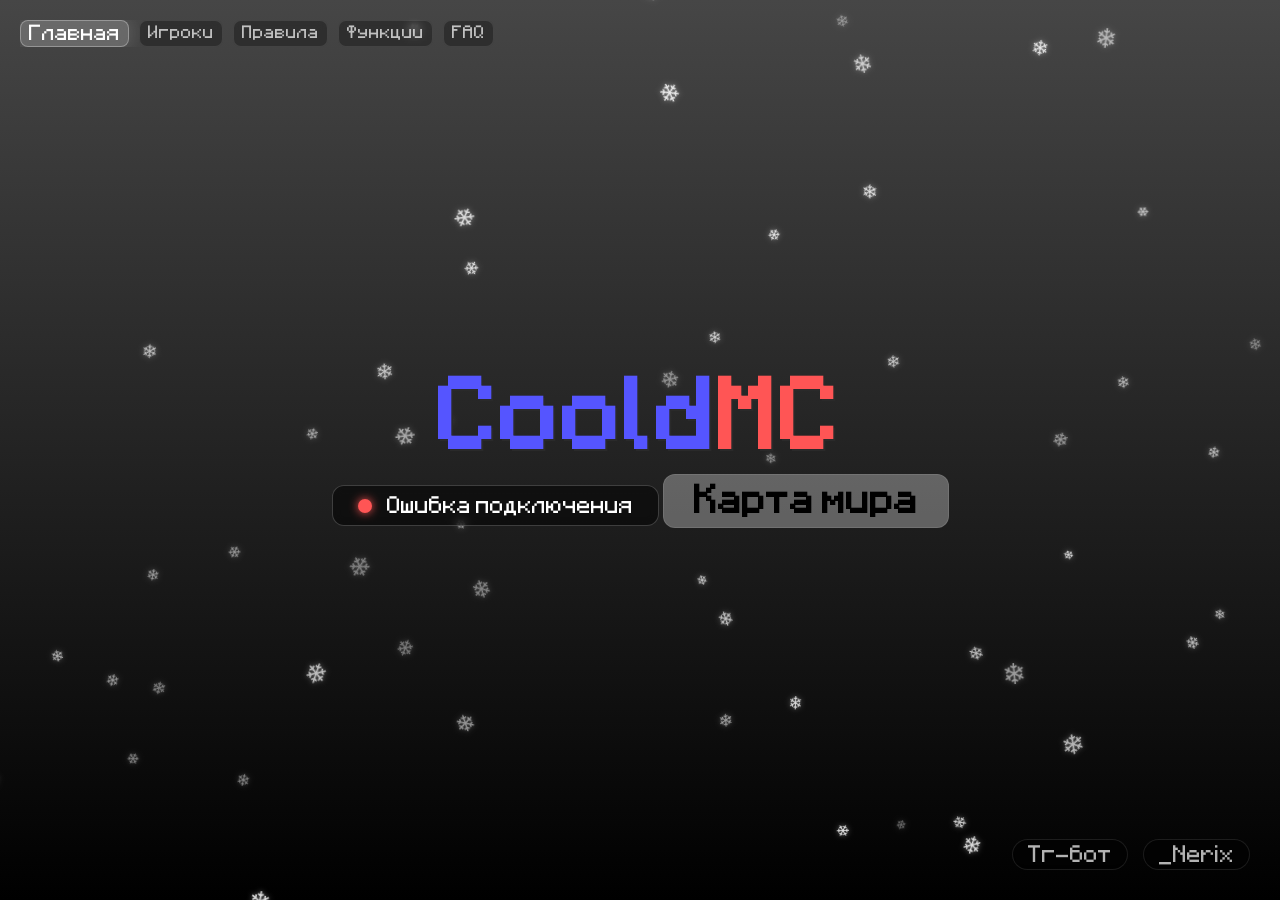
==== commit 4c8f3c4c: "Update index.html" ====
--- a/index.html
+++ b/index.html
@@ -425,7 +425,7 @@
             color: white;
         }
 
-        /* Стили для FAQ с анимацией */
+        /* Стили для FAQ с плавной анимацией */
         .faq-list {
             display: flex;
             flex-direction: column;
@@ -496,22 +496,21 @@
             max-height: 0;
             opacity: 0;
             overflow: hidden;
-            transition: max-height 0.4s ease-out, opacity 0.3s ease-out;
+            transition: max-height 0.6s cubic-bezier(0.4, 0, 0.2, 1), opacity 0.4s ease;
         }
 
         .faq-answer-wrapper.open {
-            max-height: 500px;
+            max-height: 800px;
             opacity: 1;
-            transition: max-height 0.5s ease-in, opacity 0.4s ease-in;
+            transition: max-height 0.7s cubic-bezier(0.4, 0, 0.2, 1), opacity 0.5s ease 0.1s;
         }
 
         .faq-answer {
             font-size: 1.1rem;
             color: #AAAAAA;
             line-height: 1.5;
-            padding: 0 20px;
+            padding: 15px 20px 8px 20px;
             border-top: 1px solid rgba(255, 255, 255, 0.1);
-            margin-top: 8px;
         }
 
         .faq-answer .bold-quote {
@@ -537,11 +536,10 @@
         .faq-hide-toggle {
             font-size: 0.85rem;
             color: #888888;
-            padding: 8px 20px 15px 20px;
-            display: block;
+            padding: 0 20px 15px 20px;
+            display: inline-block;
             cursor: pointer;
             transition: all 0.3s ease;
-            text-align: left;
         }
 
         .faq-hide-toggle:hover {
@@ -725,6 +723,7 @@
             
             .faq-answer {
                 font-size: 0.95rem;
+                padding: 12px 15px 5px 15px;
             }
             
             .faq-toggle, .faq-hide-toggle {
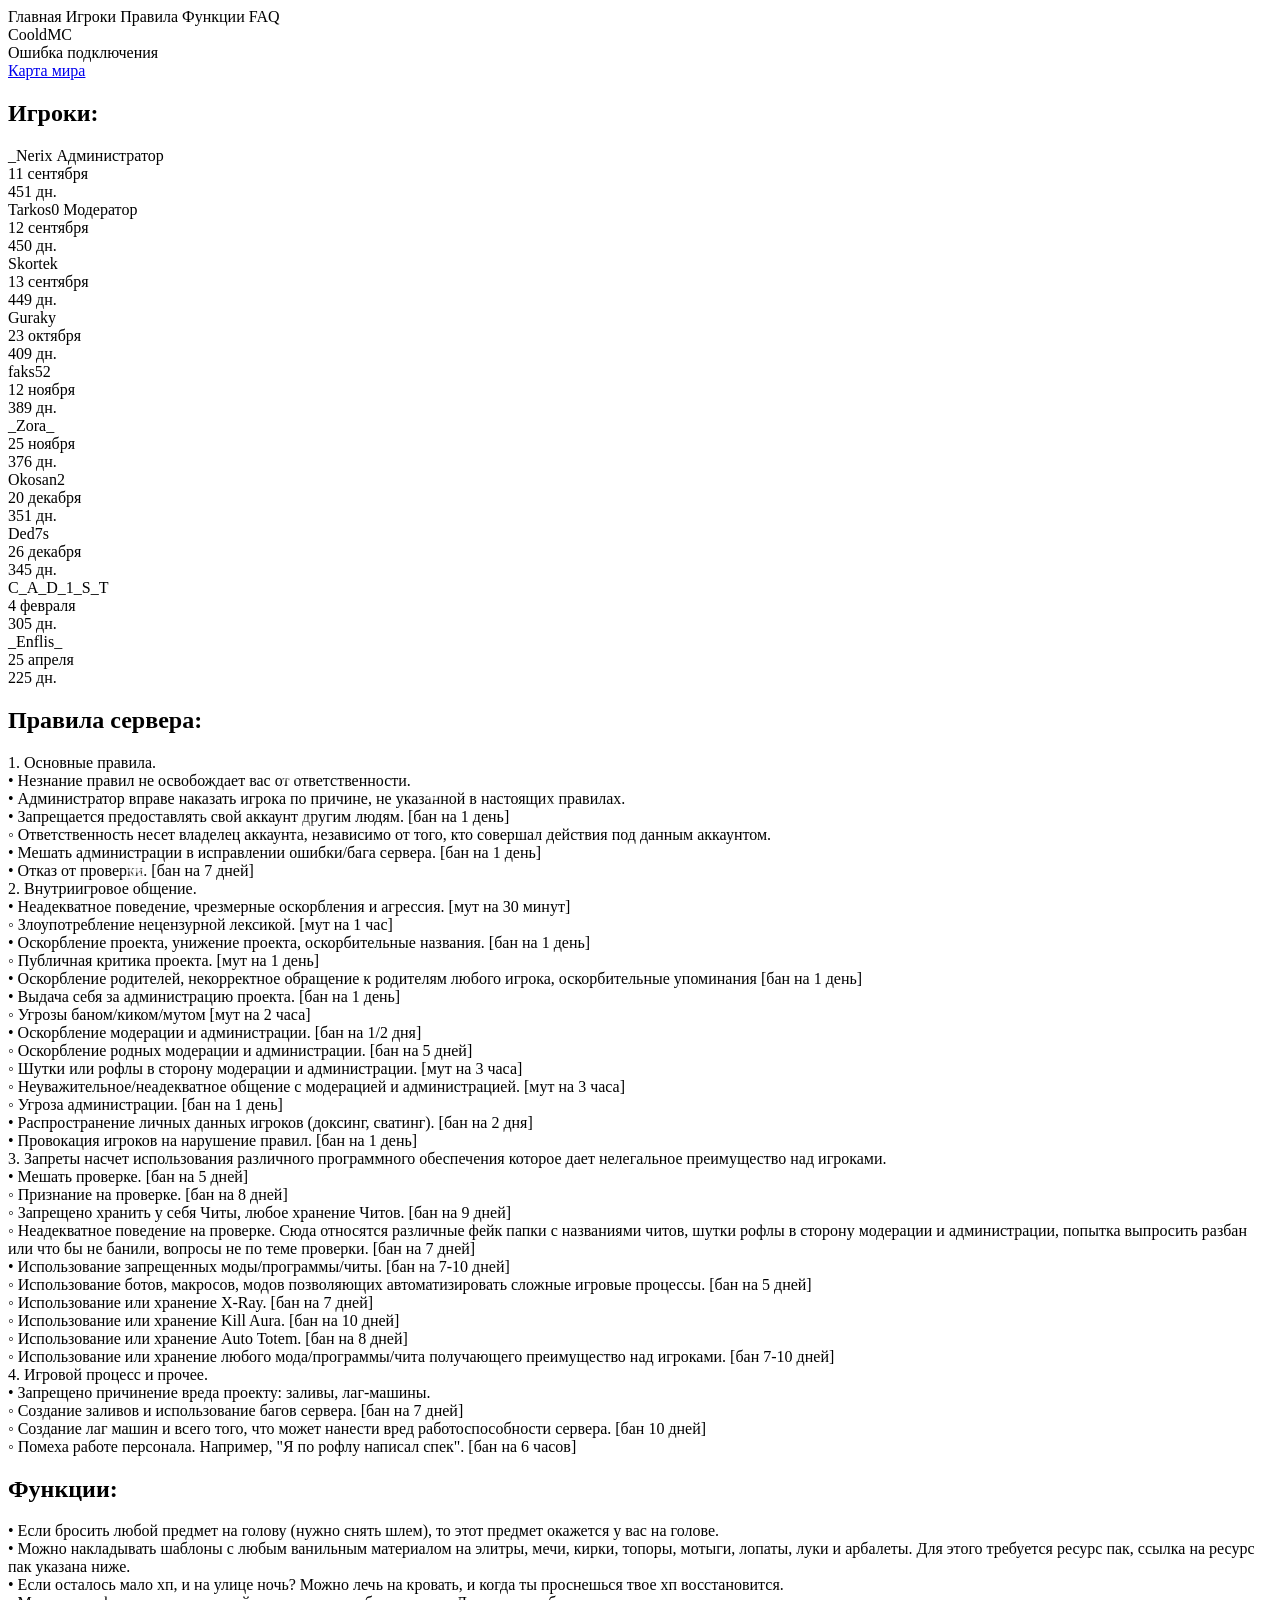
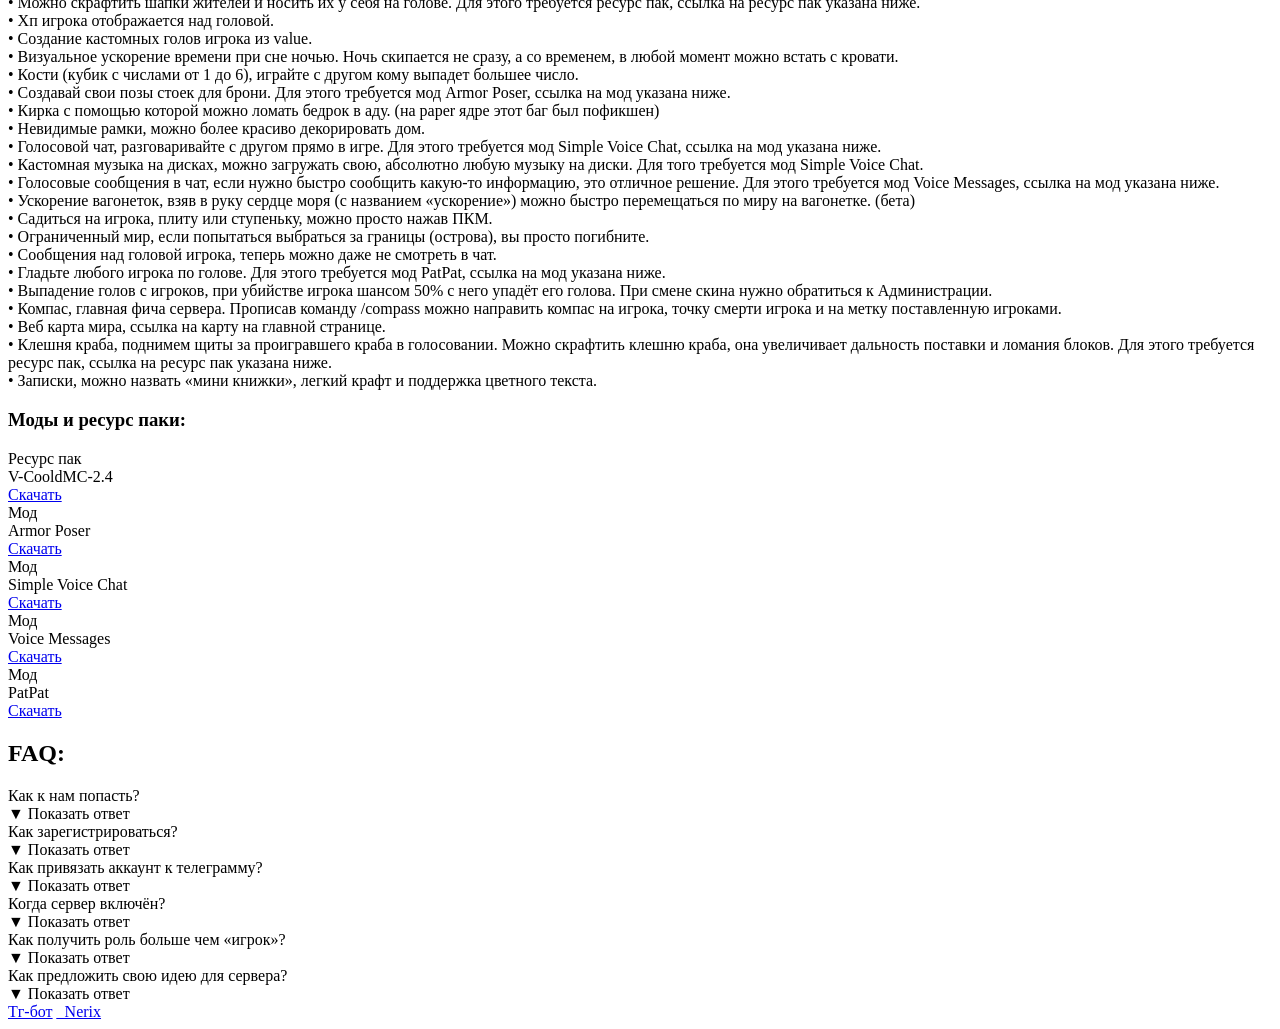
==== commit b65e73db: "Update index.html" ====
--- a/index.html
+++ b/index.html
@@ -13,744 +13,9 @@
     <meta name="apple-mobile-web-app-title" content="CooldMC" />
     <link rel="manifest" href="photos/site.webmanifest" />
     
-    <!-- Подключаем Press Start 2P (запасной шрифт) -->
+    <!-- Подключаем шрифты и стили -->
     <link href="https://fonts.googleapis.com/css2?family=Press+Start+2P&display=swap" rel="stylesheet">
-    
-    <style>
-        /* Подключение шрифта Minecraft через все 6 форматов */
-        @font-face {
-            font-family: 'Minecraft';
-            src: url('fonts/minecraft-1-1/minecraft-1-1.eot');
-            src: url('fonts/minecraft-1-1/minecraft-1-1.eot?#iefix') format('embedded-opentype'),
-                 url('fonts/minecraft-1-1/minecraft-1-1.otf') format('opentype'),
-                 url('fonts/minecraft-1-1/minecraft-1-1.svg') format('svg'),
-                 url('fonts/minecraft-1-1/minecraft-1-1.ttf') format('truetype'),
-                 url('fonts/minecraft-1-1/minecraft-1-1.woff') format('woff'),
-                 url('fonts/minecraft-1-1/minecraft-1-1.woff2') format('woff2');
-            font-weight: normal;
-            font-style: normal;
-            font-display: swap;
-        }
-
-        * {
-            margin: 0;
-            padding: 0;
-            box-sizing: border-box;
-        }
-
-        html, body {
-            height: 100%;
-            overflow: hidden;
-        }
-
-        body {
-            background: -webkit-linear-gradient(180deg, #464646,#000000);
-            background: linear-gradient(180deg, #464646,#000000);
-            min-height: 100vh;
-            font-family: 'Minecraft', 'Press Start 2P', 'Courier New', monospace;
-            position: relative;
-            color: white;
-        }
-
-        /* Чтобы контент был поверх снежинок */
-        .nav-menu, .page, .bottom-right {
-            z-index: 1;
-            position: relative;
-        }
-
-        .nav-menu {
-            position: absolute;
-            top: 20px;
-            left: 20px;
-            right: 20px;
-            display: flex;
-            flex-wrap: nowrap;
-            overflow-x: auto;
-            gap: 10px;
-            z-index: 10;
-            scrollbar-width: thin;
-            -webkit-overflow-scrolling: touch;
-        }
-
-        .nav-menu::-webkit-scrollbar {
-            height: 4px;
-        }
-
-        .nav-menu::-webkit-scrollbar-track {
-            background: rgba(0, 0, 0, 0.2);
-            border-radius: 2px;
-        }
-
-        .nav-menu::-webkit-scrollbar-thumb {
-            background: rgba(255, 255, 255, 0.3);
-            border-radius: 2px;
-        }
-
-        .nav-item {
-            cursor: pointer;
-            transition: all 0.3s ease;
-            text-decoration: none;
-            color: rgba(255, 255, 255, 0.7);
-            font-size: 0.9rem;
-            padding: 4px 8px;
-            border-radius: 8px;
-            background-color: rgba(0, 0, 0, 0.3);
-            backdrop-filter: blur(5px);
-            border: 1px solid rgba(255, 255, 255, 0.1);
-            white-space: nowrap;
-            flex-shrink: 0;
-        }
-
-        .nav-item.active {
-            color: white;
-            font-size: 1.1rem;
-            background-color: rgba(255, 255, 255, 0.2);
-            border: 1px solid rgba(255, 255, 255, 0.3);
-            box-shadow: 0 0 20px rgba(255,255,255,0.2);
-        }
-
-        .page {
-            position: absolute;
-            top: 0;
-            left: 0;
-            width: 100%;
-            height: 100%;
-            display: flex;
-            flex-direction: column;
-            align-items: center;
-            opacity: 0;
-            visibility: hidden;
-            transition: opacity 0.3s ease, visibility 0.3s ease;
-            overflow-y: auto;
-            padding: 100px 20px 80px 20px;
-        }
-
-        .page.active {
-            opacity: 1;
-            visibility: visible;
-        }
-
-        #home.page {
-            justify-content: center;
-        }
-
-        #players.page, #rules.page, #functions.page, #faq.page {
-            justify-content: flex-start;
-        }
-
-        .center-content {
-            text-align: center;
-        }
-
-        .main-title {
-            font-size: 5rem;
-            font-weight: bold;
-            text-shadow: 2px 2px 0px #2a2a2a;
-            letter-spacing: 2px;
-            margin-bottom: 15px;
-        }
-
-        .blue {
-            color: #5555FF;
-        }
-
-        .red {
-            color: #FF5555;
-        }
-
-        .server-status {
-            margin-bottom: 15px;
-            padding: 10px 25px;
-            background-color: rgba(0, 0, 0, 0.5);
-            backdrop-filter: blur(5px);
-            border-radius: 12px;
-            display: inline-flex;
-            align-items: center;
-            gap: 15px;
-            border: 1px solid rgba(255, 255, 255, 0.2);
-        }
-
-        .status-dot {
-            width: 14px;
-            height: 14px;
-            border-radius: 50%;
-            background-color: #808080;
-            transition: all 0.3s ease;
-        }
-
-        .status-dot.online {
-            background-color: #55FF55;
-            box-shadow: 0 0 10px #55FF55;
-        }
-
-        .status-dot.offline {
-            background-color: #FF5555;
-            box-shadow: 0 0 10px #FF5555;
-        }
-
-        .status-text {
-            font-size: 1.2rem;
-        }
-
-        .online-count {
-            color: #55FF55;
-            font-weight: bold;
-        }
-
-        .map-link {
-            font-size: 2rem;
-            color: #000000;
-            text-decoration: none;
-            background-color: rgba(255, 255, 255, 0.3);
-            padding: 10px 30px;
-            border-radius: 12px;
-            display: inline-block;
-            transition: all 0.3s ease;
-            border: 1px solid rgba(255, 255, 255, 0.1);
-            font-weight: bold;
-        }
-
-        .map-link:hover {
-            background-color: rgba(255, 255, 255, 0.5);
-            transform: scale(1.05);
-            box-shadow: 0 0 15px rgba(255,255,255,0.2);
-        }
-
-        .content-page {
-            width: 100%;
-            max-width: 1000px;
-            margin: 0 auto;
-        }
-
-        .page-title {
-            font-size: 3rem;
-            color: white;
-            text-shadow: 2px 2px 0px #2a2a2a;
-            margin-bottom: 40px;
-            text-align: left;
-            border-bottom: 2px solid rgba(255, 255, 255, 0.3);
-            padding-bottom: 10px;
-        }
-
-        .section-subtitle {
-            font-size: 2rem;
-            color: white;
-            text-shadow: 2px 2px 0px #2a2a2a;
-            margin: 30px 0 20px 0;
-            text-align: left;
-            border-bottom: 2px solid rgba(255, 255, 255, 0.3);
-            padding-bottom: 10px;
-        }
-
-        /* Стили для списка игроков */
-        .players-list {
-            display: flex;
-            flex-direction: column;
-            gap: 15px;
-        }
-
-        .player-item {
-            background-color: rgba(0, 0, 0, 0.5);
-            backdrop-filter: blur(5px);
-            border: 1px solid rgba(255, 255, 255, 0.2);
-            border-radius: 15px;
-            padding: 15px 25px;
-            transition: all 0.3s ease;
-        }
-
-        .player-item:hover {
-            transform: scale(1.02);
-            background-color: rgba(0, 0, 0, 0.7);
-            border-color: rgba(255, 255, 255, 0.4);
-        }
-
-        .player-grid {
-            display: grid;
-            grid-template-columns: 1fr auto;
-            align-items: start;
-            gap: 20px;
-        }
-
-        .player-left {
-            display: flex;
-            flex-direction: column;
-            gap: 5px;
-        }
-
-        .player-name {
-            font-size: 2rem;
-            color: white;
-        }
-
-        .player-role {
-            font-size: 1.5rem;
-        }
-
-        .role-admin {
-            color: #FF5555;
-        }
-
-        .role-moderator {
-            color: #5555FF;
-        }
-
-        .role-beta {
-            color: #FFFF55;
-        }
-
-        .player-right {
-            display: flex;
-            flex-direction: column;
-            align-items: flex-end;
-            gap: 5px;
-        }
-
-        .join-date {
-            color: #AAAAAA;
-            font-size: 1rem;
-            white-space: nowrap;
-        }
-
-        .days-info {
-            display: flex;
-            align-items: center;
-            gap: 5px;
-        }
-
-        .days-count {
-            color: #55FF55;
-            font-size: 1rem;
-            font-weight: bold;
-        }
-
-        .days-label {
-            color: #FFFFFF;
-            font-size: 1rem;
-            opacity: 0.7;
-        }
-
-        /* Стили для правил */
-        .rules-list {
-            display: flex;
-            flex-direction: column;
-            gap: 20px;
-        }
-
-        .rule-section {
-            background-color: rgba(0, 0, 0, 0.4);
-            backdrop-filter: blur(3px);
-            border-radius: 12px;
-            padding: 15px 20px;
-            border-left: 4px solid #5555FF;
-        }
-
-        .main-rule {
-            font-size: 1.8rem;
-            color: #5555FF;
-            margin-bottom: 12px;
-            font-weight: bold;
-        }
-
-        .sub-rule {
-            font-size: 1.3rem;
-            color: #DDDDDD;
-            margin-left: 20px;
-            margin-bottom: 8px;
-            line-height: 1.4;
-        }
-
-        .sub-rule .punishment {
-            color: #FF8888;
-            font-size: 1rem;
-        }
-
-        .sub-sub-rule {
-            font-size: 1.1rem;
-            color: #AAAAAA;
-            margin-left: 40px;
-            margin-bottom: 6px;
-            line-height: 1.4;
-        }
-
-        .sub-sub-rule .punishment {
-            color: #FF8888;
-            font-size: 0.9rem;
-        }
-
-        .punishment {
-            color: #FF8888;
-            font-style: italic;
-        }
-
-        /* Стили для функций */
-        .functions-list {
-            display: flex;
-            flex-direction: column;
-            gap: 12px;
-        }
-
-        .function-item {
-            background-color: rgba(0, 0, 0, 0.4);
-            backdrop-filter: blur(3px);
-            border-radius: 12px;
-            padding: 15px 20px;
-            border-left: 4px solid #5555FF;
-            transition: all 0.3s ease;
-        }
-
-        .function-item:hover {
-            transform: scale(1.01);
-            background-color: rgba(0, 0, 0, 0.6);
-            border-color: rgba(85, 85, 255, 0.5);
-        }
-
-        .function-text {
-            font-size: 1.3rem;
-            color: #DDDDDD;
-            line-height: 1.4;
-        }
-
-        .function-text .note-gray {
-            color: #AAAAAA;
-            font-size: 1.1rem;
-        }
-
-        .function-text .mod-name-bold {
-            font-weight: bold;
-            color: white;
-        }
-
-        .function-text .bold-quote {
-            font-weight: bold;
-            color: white;
-        }
-
-        /* Стили для FAQ с плавной анимацией */
-        .faq-list {
-            display: flex;
-            flex-direction: column;
-            gap: 16px;
-        }
-
-        .faq-item {
-            background-color: rgba(0, 0, 0, 0.4);
-            backdrop-filter: blur(3px);
-            border-radius: 12px;
-            border-left: 4px solid #5555FF;
-            transition: all 0.3s ease;
-            overflow: hidden;
-        }
-
-        .faq-item:hover {
-            background-color: rgba(0, 0, 0, 0.6);
-        }
-
-        .faq-question {
-            font-size: 1.3rem;
-            color: #DDDDDD;
-            padding: 15px 20px;
-            cursor: pointer;
-            user-select: none;
-            transition: background-color 0.2s ease;
-        }
-
-        .faq-question:hover {
-            color: white;
-            background-color: rgba(255, 255, 255, 0.05);
-        }
-
-        .faq-question .question-text .bold-quote {
-            font-weight: bold;
-            color: inherit;
-        }
-
-        .faq-question .admin-name {
-            color: #5555FF;
-            font-weight: bold;
-        }
-
-        .faq-question .role-moderator {
-            color: #5555FF;
-            font-weight: bold;
-        }
-
-        .faq-question .role-beta {
-            color: #FFFF55;
-            font-weight: bold;
-        }
-
-        .faq-toggle {
-            font-size: 0.85rem;
-            color: #888888;
-            margin-top: 8px;
-            display: inline-block;
-            transition: all 0.3s ease;
-        }
-
-        .faq-question:hover .faq-toggle {
-            color: #AAAAAA;
-        }
-
-        .faq-answer-wrapper {
-            display: block;
-            max-height: 0;
-            opacity: 0;
-            overflow: hidden;
-            transition: max-height 0.6s cubic-bezier(0.4, 0, 0.2, 1), opacity 0.4s ease;
-        }
-
-        .faq-answer-wrapper.open {
-            max-height: 800px;
-            opacity: 1;
-            transition: max-height 0.7s cubic-bezier(0.4, 0, 0.2, 1), opacity 0.5s ease 0.1s;
-        }
-
-        .faq-answer {
-            font-size: 1.1rem;
-            color: #AAAAAA;
-            line-height: 1.5;
-            padding: 15px 20px 8px 20px;
-            border-top: 1px solid rgba(255, 255, 255, 0.1);
-        }
-
-        .faq-answer .bold-quote {
-            font-weight: bold;
-            color: inherit;
-        }
-
-        .faq-answer .admin-name {
-            color: #5555FF;
-            font-weight: bold;
-        }
-
-        .faq-answer .role-moderator {
-            color: #5555FF;
-            font-weight: bold;
-        }
-
-        .faq-answer .role-beta {
-            color: #FFFF55;
-            font-weight: bold;
-        }
-
-        .faq-hide-toggle {
-            font-size: 0.85rem;
-            color: #888888;
-            padding: 0 20px 15px 20px;
-            display: inline-block;
-            cursor: pointer;
-            transition: all 0.3s ease;
-        }
-
-        .faq-hide-toggle:hover {
-            color: #AAAAAA;
-        }
-
-        /* Стили для модов и ресурс-паков */
-        .mods-list {
-            display: flex;
-            flex-direction: column;
-            gap: 15px;
-        }
-
-        .mod-item {
-            display: flex;
-            justify-content: space-between;
-            align-items: center;
-            background-color: rgba(0, 0, 0, 0.4);
-            backdrop-filter: blur(3px);
-            border-radius: 12px;
-            padding: 12px 20px;
-            border-left: 4px solid #5555FF;
-            flex-wrap: wrap;
-            gap: 10px;
-            transition: all 0.3s ease;
-        }
-
-        .mod-item:hover {
-            transform: scale(1.01);
-            background-color: rgba(0, 0, 0, 0.6);
-        }
-
-        .mod-info {
-            display: flex;
-            flex-direction: column;
-            gap: 3px;
-        }
-
-        .mod-type {
-            font-size: 1rem;
-            color: #5555FF;
-        }
-
-        .mod-name {
-            font-size: 1.3rem;
-            color: white;
-        }
-
-        .download-btn {
-            background-color: #55FF55;
-            color: #000000;
-            text-decoration: none;
-            padding: 8px 20px;
-            border-radius: 12px;
-            font-size: 1rem;
-            font-weight: bold;
-            transition: all 0.3s ease;
-            border: none;
-            cursor: pointer;
-            font-family: 'Minecraft', 'Press Start 2P', monospace;
-        }
-
-        .download-btn:hover {
-            background-color: #33CC33;
-            transform: scale(1.05);
-            box-shadow: 0 0 15px #55FF55;
-        }
-
-        .bottom-right {
-            position: absolute;
-            bottom: 30px;
-            right: 30px;
-            display: flex;
-            gap: 15px;
-            align-items: center;
-            z-index: 10;
-        }
-
-        .bottom-link {
-            color: rgba(255, 255, 255, 0.7);
-            text-decoration: none;
-            font-size: 1.2rem;
-            padding: 5px 15px;
-            background-color: rgba(0, 0, 0, 0.3);
-            border-radius: 20px;
-            backdrop-filter: blur(5px);
-            transition: all 0.3s ease;
-            border: 1px solid rgba(255, 255, 255, 0.1);
-        }
-
-        .bottom-link:hover {
-            color: white;
-            background-color: rgba(0, 0, 0, 0.5);
-            transform: scale(1.05);
-        }
-
-        @media (max-width: 600px) {
-            .nav-menu {
-                top: 15px;
-                left: 15px;
-                right: 15px;
-                gap: 6px;
-            }
-            
-            .nav-item {
-                font-size: 0.7rem;
-                padding: 3px 6px;
-            }
-            
-            .nav-item.active {
-                font-size: 0.9rem;
-            }
-            
-            .main-title {
-                font-size: 3rem;
-                margin-bottom: 10px;
-            }
-            
-            .server-status {
-                padding: 8px 20px;
-                margin-bottom: 10px;
-            }
-            
-            .status-text {
-                font-size: 1rem;
-            }
-            
-            .map-link {
-                font-size: 1.5rem;
-            }
-            
-            .page-title {
-                font-size: 2rem;
-            }
-            
-            .section-subtitle {
-                font-size: 1.6rem;
-            }
-            
-            .player-name {
-                font-size: 1.5rem;
-            }
-            
-            .player-role {
-                font-size: 1.2rem;
-            }
-            
-            .join-date {
-                font-size: 0.9rem;
-            }
-            
-            .days-count, .days-label {
-                font-size: 0.9rem;
-            }
-            
-            .player-grid {
-                gap: 10px;
-            }
-            
-            .main-rule {
-                font-size: 1.4rem;
-            }
-            
-            .sub-rule {
-                font-size: 1.1rem;
-                margin-left: 10px;
-            }
-            
-            .function-text {
-                font-size: 1rem;
-            }
-            
-            .function-text .note-gray {
-                font-size: 0.9rem;
-            }
-            
-            .faq-question {
-                font-size: 1.1rem;
-                padding: 12px 15px;
-            }
-            
-            .faq-answer {
-                font-size: 0.95rem;
-                padding: 12px 15px 5px 15px;
-            }
-            
-            .faq-toggle, .faq-hide-toggle {
-                font-size: 0.7rem;
-            }
-            
-            .mod-name {
-                font-size: 1.1rem;
-            }
-            
-            .download-btn {
-                padding: 6px 15px;
-                font-size: 0.8rem;
-            }
-            
-            .bottom-right {
-                bottom: 15px;
-                right: 15px;
-                gap: 8px;
-            }
-            
-            .bottom-link {
-                font-size: 1rem;
-                padding: 4px 10px;
-            }
-        }
-    </style>
+    <link rel="stylesheet" href="style.css">
 </head>
 <body>
     <div class="nav-menu">
@@ -1016,10 +281,8 @@
                         <div class="question-text">${processedQuestion}</div>
                         <div class="faq-toggle">▼ Показать ответ</div>
                     </div>
-                    <div class="faq-answer-wrapper" id="faq-answer-wrapper-${index}">
-                        <div class="faq-answer">
-                            ${processedAnswer}
-                        </div>
+                    <div class="faq-answer" id="faq-answer-${index}" style="display: none;">
+                        ${processedAnswer}
                         <div class="faq-hide-toggle">▲ Скрыть ответ</div>
                     </div>
                 `;
@@ -1029,25 +292,25 @@
             
             document.querySelectorAll('.faq-question').forEach(question => {
                 const index = question.getAttribute('data-index');
-                const wrapper = document.getElementById(`faq-answer-wrapper-${index}`);
+                const answer = document.getElementById(`faq-answer-${index}`);
                 const toggle = question.querySelector('.faq-toggle');
                 
-                const hideToggle = wrapper ? wrapper.querySelector('.faq-hide-toggle') : null;
+                const hideToggle = answer ? answer.querySelector('.faq-hide-toggle') : null;
                 
                 if (hideToggle) {
                     hideToggle.addEventListener('click', (e) => {
                         e.stopPropagation();
-                        wrapper.classList.remove('open');
-                        if (toggle) toggle.style.display = 'inline-block';
+                        answer.style.display = 'none';
+                        if (toggle) toggle.style.display = 'block';
                     });
                 }
                 
                 question.addEventListener('click', (e) => {
                     if (e.target === hideToggle || (hideToggle && hideToggle.contains(e.target))) return;
                     
-                    if (!wrapper.classList.contains('open')) {
+                    if (answer.style.display === 'none') {
                         if (toggle) toggle.style.display = 'none';
-                        wrapper.classList.add('open');
+                        answer.style.display = 'block';
                     }
                 });
             });
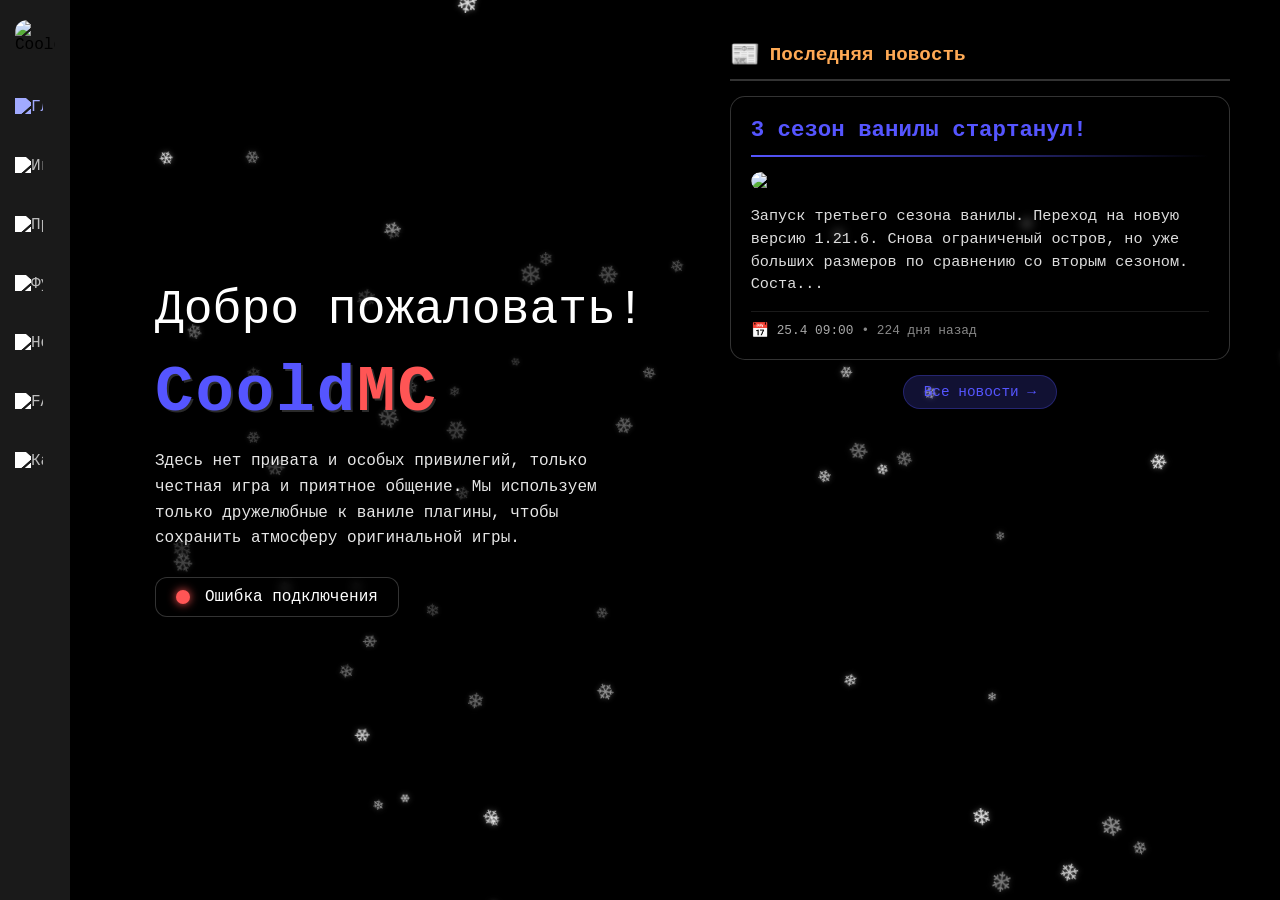
==== commit 7f42887d: "Add files via upload" ====
--- a/index.html
+++ b/index.html
@@ -1,422 +1,153 @@
-<!DOCTYPE html>
-<html lang="ru">
-<head>
-    <meta charset="UTF-8">
-    <meta name="viewport" content="width=device-width, initial-scale=1.0">
-    <title>CooldMC - Сервер Minecraft</title>
-    
-    <!-- Фавиконка -->
-    <link rel="icon" type="image/png" href="photos/favicon-96x96.png" sizes="96x96" />
-    <link rel="icon" type="image/svg+xml" href="photos/favicon.svg" />
-    <link rel="shortcut icon" href="photos/favicon.ico" />
-    <link rel="apple-touch-icon" sizes="180x180" href="photos/apple-touch-icon.png" />
-    <meta name="apple-mobile-web-app-title" content="CooldMC" />
-    <link rel="manifest" href="photos/site.webmanifest" />
-    
-    <!-- Подключаем шрифты и стили -->
-    <link href="https://fonts.googleapis.com/css2?family=Press+Start+2P&display=swap" rel="stylesheet">
-    <link rel="stylesheet" href="style.css">
-</head>
-<body>
-    <div class="nav-menu">
-        <a class="nav-item active" onclick="switchPage('home')">Главная</a>
-        <a class="nav-item" onclick="switchPage('players')">Игроки</a>
-        <a class="nav-item" onclick="switchPage('rules')">Правила</a>
-        <a class="nav-item" onclick="switchPage('functions')">Функции</a>
-        <a class="nav-item" onclick="switchPage('faq')">FAQ</a>
-    </div>
-
-    <div id="home" class="page active">
-        <div class="center-content">
-            <div class="main-title">
-                <span class="blue">Coold</span><span class="red">MC</span>
-            </div>
-            
-            <div class="server-status">
-                <div class="status-dot" id="status-dot"></div>
-                <div class="status-text" id="status-text">Загрузка...</div>
-            </div>
-            
-            <a href="http://188.127.241.222:25729" class="map-link" target="_blank">Карта мира</a>
-        </div>
-    </div>
-
-    <div id="players" class="page">
-        <div class="content-page">
-            <h2 class="page-title">Игроки:</h2>
-            <div class="players-list" id="playersList"></div>
-        </div>
-    </div>
-
-    <div id="rules" class="page">
-        <div class="content-page">
-            <h2 class="page-title">Правила сервера:</h2>
-            <div class="rules-list" id="rulesList"></div>
-        </div>
-    </div>
-
-    <div id="functions" class="page">
-        <div class="content-page">
-            <h2 class="page-title">Функции:</h2>
-            <div class="functions-list" id="functionsList"></div>
-            
-            <h3 class="section-subtitle">Моды и ресурс паки:</h3>
-            <div class="mods-list" id="modsList"></div>
-        </div>
-    </div>
-
-    <div id="faq" class="page">
-        <div class="content-page">
-            <h2 class="page-title">FAQ:</h2>
-            <div class="faq-list" id="faqList"></div>
-        </div>
-    </div>
-
-    <div class="bottom-right">
-        <a href="https://t.me/CooldMC_office_bot" class="bottom-link" target="_blank">Тг-бот</a>
-        <a href="https://t.me/Nerix_CM" class="bottom-link" target="_blank">_Nerix</a>
-    </div>
-
-    <!-- Подключение файлов -->
-    <script src="players.js"></script>
-    <script src="rules.js"></script>
-    <script src="functions.js"></script>
-    <script src="faq.js"></script>
-    <script src="snow.js"></script>
-
-    <script>
-        console.log('playersData загружен?', typeof playersData !== 'undefined');
-        console.log('rulesData загружен?', typeof rulesData !== 'undefined');
-        console.log('functionsData загружен?', typeof functionsData !== 'undefined');
-        console.log('faqData загружен?', typeof faqData !== 'undefined');
-        console.log('modsData загружен?', typeof modsData !== 'undefined');
-
-        function formatDate(dateString) {
-            const date = new Date(dateString);
-            return date.toLocaleDateString('ru-RU', { 
-                day: 'numeric', 
-                month: 'long'
-            });
-        }
-
-        function getDaysBetween(startDate, endDate) {
-            const start = new Date(startDate);
-            const end = new Date(endDate);
-            
-            start.setHours(0, 0, 0, 0);
-            end.setHours(0, 0, 0, 0);
-            
-            const diffTime = end - start;
-            const diffDays = Math.ceil(diffTime / (1000 * 60 * 60 * 24));
-            
-            return diffDays;
-        }
-
-        function sortPlayersByRoleAndDays(players) {
-            const today = new Date().toISOString().split('T')[0];
-            
-            return [...players].sort((a, b) => {
-                if (a.role === 'admin') return -1;
-                if (b.role === 'admin') return 1;
-                
-                if (a.role === 'moderator' && b.role !== 'admin') return -1;
-                if (b.role === 'moderator' && a.role !== 'admin') return 1;
-                
-                if (a.role === 'beta' && b.role !== 'admin' && b.role !== 'moderator') return -1;
-                if (b.role === 'beta' && a.role !== 'admin' && a.role !== 'moderator') return 1;
-                
-                const daysA = getDaysBetween(a.joinDate, today);
-                const daysB = getDaysBetween(b.joinDate, today);
-                return daysB - daysA;
-            });
-        }
-
-        function updateAllDays() {
-            const playersList = document.getElementById('playersList');
-            if (!playersList) return;
-            
-            if (typeof playersData === 'undefined') {
-                playersList.innerHTML = '<div class="player-item">Ошибка загрузки данных игроков</div>';
-                return;
-            }
-            
-            const today = new Date().toISOString().split('T')[0];
-            const sortedPlayers = sortPlayersByRoleAndDays(playersData);
-            
-            playersList.innerHTML = '';
-            
-            sortedPlayers.forEach(player => {
-                const daysOnServer = getDaysBetween(player.joinDate, today);
-                
-                const playerItem = document.createElement('div');
-                playerItem.className = 'player-item';
-                
-                let roleClass = '';
-                let roleHtml = '';
-                
-                if (player.role === 'admin') {
-                    roleClass = 'role-admin';
-                    roleHtml = `<span class="player-role ${roleClass}">${player.roleText}</span>`;
-                } else if (player.role === 'moderator') {
-                    roleClass = 'role-moderator';
-                    roleHtml = `<span class="player-role ${roleClass}">${player.roleText}</span>`;
-                } else if (player.role === 'beta') {
-                    roleClass = 'role-beta';
-                    roleHtml = `<span class="player-role ${roleClass}">${player.roleText}</span>`;
-                }
-                
-                playerItem.innerHTML = `
-                    <div class="player-grid">
-                        <div class="player-left">
-                            <span class="player-name">${player.name}</span>
-                            ${roleHtml}
-                        </div>
-                        <div class="player-right">
-                            <div class="join-date">${formatDate(player.joinDate)}</div>
-                            <div class="days-info">
-                                <span class="days-count">${daysOnServer}</span>
-                                <span class="days-label">дн.</span>
-                            </div>
-                        </div>
-                    </div>
-                `;
-                
-                playersList.appendChild(playerItem);
-            });
-        }
-
-        function buildRulesList() {
-            const rulesContainer = document.getElementById('rulesList');
-            if (!rulesContainer) return;
-            
-            if (typeof rulesData === 'undefined') {
-                rulesContainer.innerHTML = '<div class="rule-section">Ошибка загрузки правил</div>';
-                return;
-            }
-            
-            rulesContainer.innerHTML = '';
-            
-            rulesData.forEach(section => {
-                const sectionDiv = document.createElement('div');
-                sectionDiv.className = 'rule-section';
-                
-                let html = `<div class="main-rule">${section.number}. ${section.title}</div>`;
-                
-                section.subRules.forEach(sub => {
-                    html += `<div class="sub-rule">• ${sub.text} ${sub.punishment ? `<span class="punishment">[${sub.punishment}]</span>` : ''}</div>`;
-                    
-                    if (sub.subSub) {
-                        sub.subSub.forEach(subsub => {
-                            html += `<div class="sub-sub-rule">◦ ${subsub.text} ${subsub.punishment ? `<span class="punishment">[${subsub.punishment}]</span>` : ''}</div>`;
-                        });
-                    }
-                });
-                
-                sectionDiv.innerHTML = html;
-                rulesContainer.appendChild(sectionDiv);
-            });
-        }
-
-        function buildFunctionsList() {
-            const functionsContainer = document.getElementById('functionsList');
-            if (!functionsContainer) return;
-            
-            if (typeof functionsData === 'undefined') {
-                functionsContainer.innerHTML = '<div class="function-item">Ошибка загрузки функций</div>';
-                return;
-            }
-            
-            functionsContainer.innerHTML = '';
-            
-            functionsData.forEach(func => {
-                const funcDiv = document.createElement('div');
-                funcDiv.className = 'function-item';
-                
-                let processedText = func.text;
-                
-                const modNames = ['Armor Poser', 'Simple Voice Chat', 'Voice Messages', 'PatPat', 'V-CooldMC-2.3'];
-                modNames.forEach(modName => {
-                    const regex = new RegExp(`(${modName.replace(/[.*+?^${}()|[\]\\]/g, '\\$&')})`, 'g');
-                    processedText = processedText.replace(regex, '<span class="mod-name-bold">$1</span>');
-                });
-                
-                processedText = processedText.replace(/«([^»]+)»/g, '<span class="mod-name-bold">«$1»</span>');
-                
-                processedText = processedText.replace(/\(([^)]+)\)/g, '<span class="note-gray">($1)</span>');
-                
-                funcDiv.innerHTML = `<div class="function-text">• ${processedText}</div>`;
-                functionsContainer.appendChild(funcDiv);
-            });
-        }
-
-        function buildFaqList() {
-            const faqContainer = document.getElementById('faqList');
-            if (!faqContainer) return;
-            
-            if (typeof faqData === 'undefined') {
-                faqContainer.innerHTML = '<div class="faq-item">Ошибка загрузки FAQ</div>';
-                return;
-            }
-            
-            faqContainer.innerHTML = '';
-            
-            faqData.forEach((item, index) => {
-                const faqItem = document.createElement('div');
-                faqItem.className = 'faq-item';
-                
-                let processedQuestion = item.question;
-                processedQuestion = processedQuestion.replace(/«([^»]+)»/g, '<span class="bold-quote">«$1»</span>');
-                processedQuestion = processedQuestion.replace(/@(Nerix_CM)/g, '<span class="admin-name">@$1</span>');
-                processedQuestion = processedQuestion.replace(/«Модератор»/g, '"<span class="role-moderator">Модератор</span>"');
-                processedQuestion = processedQuestion.replace(/«Бета-тестер»/g, '"<span class="role-beta">Бета-тестер</span>"');
-                
-                let processedAnswer = item.answer;
-                processedAnswer = processedAnswer.replace(/«([^»]+)»/g, '<span class="bold-quote">«$1»</span>');
-                processedAnswer = processedAnswer.replace(/@(Nerix_CM)/g, '<span class="admin-name">@$1</span>');
-                processedAnswer = processedAnswer.replace(/«Модератор»/g, '"<span class="role-moderator">Модератор</span>"');
-                processedAnswer = processedAnswer.replace(/«Бета-тестер»/g, '"<span class="role-beta">Бета-тестер</span>"');
-                
-                faqItem.innerHTML = `
-                    <div class="faq-question" data-index="${index}">
-                        <div class="question-text">${processedQuestion}</div>
-                        <div class="faq-toggle">▼ Показать ответ</div>
-                    </div>
-                    <div class="faq-answer" id="faq-answer-${index}" style="display: none;">
-                        ${processedAnswer}
-                        <div class="faq-hide-toggle">▲ Скрыть ответ</div>
-                    </div>
-                `;
-                
-                faqContainer.appendChild(faqItem);
-            });
-            
-            document.querySelectorAll('.faq-question').forEach(question => {
-                const index = question.getAttribute('data-index');
-                const answer = document.getElementById(`faq-answer-${index}`);
-                const toggle = question.querySelector('.faq-toggle');
-                
-                const hideToggle = answer ? answer.querySelector('.faq-hide-toggle') : null;
-                
-                if (hideToggle) {
-                    hideToggle.addEventListener('click', (e) => {
-                        e.stopPropagation();
-                        answer.style.display = 'none';
-                        if (toggle) toggle.style.display = 'block';
-                    });
-                }
-                
-                question.addEventListener('click', (e) => {
-                    if (e.target === hideToggle || (hideToggle && hideToggle.contains(e.target))) return;
-                    
-                    if (answer.style.display === 'none') {
-                        if (toggle) toggle.style.display = 'none';
-                        answer.style.display = 'block';
-                    }
-                });
-            });
-        }
-
-        function buildModsList() {
-            const modsContainer = document.getElementById('modsList');
-            if (!modsContainer) return;
-            
-            if (typeof modsData === 'undefined') {
-                modsContainer.innerHTML = '<div class="mod-item">Ошибка загрузки модов</div>';
-                return;
-            }
-            
-            modsContainer.innerHTML = '';
-            
-            modsData.forEach(mod => {
-                const modDiv = document.createElement('div');
-                modDiv.className = 'mod-item';
-                
-                modDiv.innerHTML = `
-                    <div class="mod-info">
-                        <div class="mod-type">${mod.type}</div>
-                        <div class="mod-name">${mod.name}</div>
-                    </div>
-                    <a href="${mod.link}" class="download-btn" target="_blank">Скачать</a>
-                `;
-                
-                modsContainer.appendChild(modDiv);
-            });
-        }
-
-        function switchPage(pageId) {
-            document.querySelectorAll('.page').forEach(page => {
-                page.classList.remove('active');
-            });
-            
-            document.querySelectorAll('.nav-item').forEach(item => {
-                item.classList.remove('active');
-            });
-            
-            document.getElementById(pageId).classList.add('active');
-            document.getElementById(pageId).scrollTop = 0;
-            
-            document.querySelectorAll('.nav-item').forEach(item => {
-                if (pageId === 'home' && item.textContent === 'Главная') {
-                    item.classList.add('active');
-                } else if (pageId === 'players' && item.textContent === 'Игроки') {
-                    item.classList.add('active');
-                } else if (pageId === 'rules' && item.textContent === 'Правила') {
-                    item.classList.add('active');
-                } else if (pageId === 'functions' && item.textContent === 'Функции') {
-                    item.classList.add('active');
-                } else if (pageId === 'faq' && item.textContent === 'FAQ') {
-                    item.classList.add('active');
-                }
-            });
-
-            if (pageId === 'players') {
-                updateAllDays();
-            }
-        }
-
-        async function fetchServerStatus() {
-            const statusDot = document.getElementById('status-dot');
-            const statusText = document.getElementById('status-text');
-            
-            try {
-                const response = await fetch('https://api.mcsrvstat.us/2/188.127.241.222:25601');
-                const data = await response.json();
-                
-                if (data.online) {
-                    statusDot.className = 'status-dot online';
-                    statusText.innerHTML = `Онлайн: <span class="online-count">${data.players.online}</span> / ${data.players.max}`;
-                } else {
-                    statusDot.className = 'status-dot offline';
-                    statusText.textContent = 'Сервер выключен';
-                }
-            } catch (error) {
-                statusDot.className = 'status-dot offline';
-                statusText.textContent = 'Ошибка подключения';
-                console.error('Ошибка:', error);
-            }
-        }
-
-        document.addEventListener('DOMContentLoaded', () => {
-            console.log('DOM загружен, инициализация...');
-            updateAllDays();
-            buildRulesList();
-            buildFunctionsList();
-            buildFaqList();
-            buildModsList();
-            fetchServerStatus();
-            
-            setInterval(() => {
-                if (document.getElementById('players').classList.contains('active')) {
-                    updateAllDays();
-                }
-            }, 60 * 60 * 1000);
-            
-            setInterval(() => {
-                if (document.getElementById('home').classList.contains('active')) {
-                    fetchServerStatus();
-                }
-            }, 30000);
-        });
-    </script>
-</body>
+<!DOCTYPE html>
+<html lang="ru">
+<head>
+    <meta charset="UTF-8">
+    <meta name="viewport" content="width=device-width, initial-scale=1.0">
+    <title>CooldMC - Сервер Minecraft</title>
+    
+    <!-- Фавиконки -->
+    <link rel="icon" type="image/png" href="photos/favicon-96x96.png" sizes="96x96" />
+    <link rel="icon" type="image/svg+xml" href="photos/favicon.svg" />
+    <link rel="shortcut icon" href="photos/favicon.ico" />
+    <link rel="apple-touch-icon" sizes="180x180" href="photos/apple-touch-icon.png" />
+    <meta name="apple-mobile-web-app-title" content="CooldMC" />
+    <link rel="manifest" href="photos/site.webmanifest" />
+    
+    <link rel="stylesheet" href="style.css">
+</head>
+<body>
+    <!-- Боковое меню (для ПК) -->
+    <div class="sidebar" id="sidebar">
+        <div class="sidebar-content">
+            <div class="sidebar-header">
+                <img src="photos/web-app-manifest-192x192.png" alt="CooldMC" class="server-icon">
+                <div class="sidebar-title">
+                    <span class="blue">Coold</span><span class="red">MC</span>
+                </div>
+            </div>
+            <nav class="sidebar-nav">
+                <a href="#" class="nav-link active" data-page="home">
+                    <img src="photos/home_icon.png" alt="Главная" class="nav-icon">
+                    <span class="nav-text">Главная</span>
+                </a>
+                <a href="#" class="nav-link" data-page="players">
+                    <img src="photos/players_icon.png" alt="Игроки" class="nav-icon">
+                    <span class="nav-text">Игроки</span>
+                </a>
+                <a href="#" class="nav-link" data-page="rules">
+                    <img src="photos/rules_icon.png" alt="Правила" class="nav-icon">
+                    <span class="nav-text">Правила</span>
+                </a>
+                <a href="#" class="nav-link" data-page="functions">
+                    <img src="photos/function_icon.png" alt="Функции" class="nav-icon">
+                    <span class="nav-text">Функции</span>
+                </a>
+                <a href="#" class="nav-link" data-page="news">
+                    <img src="photos/news_icon.png" alt="Новости" class="nav-icon">
+                    <span class="nav-text">Новости</span>
+                </a>
+                <a href="#" class="nav-link" data-page="faq">
+                    <img src="photos/faq_icon.png" alt="FAQ" class="nav-icon">
+                    <span class="nav-text">FAQ</span>
+                </a>
+                <a href="#" class="nav-link" data-page="map">
+                    <img src="photos/map_icon.png" alt="Карта" class="nav-icon">
+                    <span class="nav-text">Карта</span>
+                </a>
+            </nav>
+        </div>
+    </div>
+
+    <!-- Мобильная верхняя панель -->
+    <div class="mobile-top-bar" id="mobileTopBar">
+        <div class="menu-icon" id="menuIcon">
+            <span></span>
+            <span></span>
+            <span></span>
+        </div>
+        <img src="photos/web-app-manifest-192x192.png" alt="CooldMC" class="mobile-top-icon">
+        <div class="mobile-top-title">
+            <span class="blue">Coold</span><span class="red">MC</span>
+        </div>
+    </div>
+
+    <!-- Мобильное полноэкранное меню -->
+    <div class="mobile-menu-overlay" id="mobileMenuOverlay">
+        <div class="mobile-menu">
+            <div class="mobile-menu-header">
+                <div class="mobile-close" id="mobileCloseBtn">✕</div>
+            </div>
+            <img src="photos/web-app-manifest-192x192.png" alt="CooldMC" class="mobile-server-icon">
+            <div class="mobile-menu-title">
+                <span class="blue">Coold</span><span class="red">MC</span>
+            </div>
+            <nav class="mobile-nav">
+                <a href="#" class="mobile-nav-link active" data-page="home">
+                    <img src="photos/home_icon.png" alt="Главная" class="mobile-nav-icon">
+                    <span>Главная</span>
+                </a>
+                <a href="#" class="mobile-nav-link" data-page="players">
+                    <img src="photos/players_icon.png" alt="Игроки" class="mobile-nav-icon">
+                    <span>Игроки</span>
+                </a>
+                <a href="#" class="mobile-nav-link" data-page="rules">
+                    <img src="photos/rules_icon.png" alt="Правила" class="mobile-nav-icon">
+                    <span>Правила</span>
+                </a>
+                <a href="#" class="mobile-nav-link" data-page="functions">
+                    <img src="photos/function_icon.png" alt="Функции" class="mobile-nav-icon">
+                    <span>Функции</span>
+                </a>
+                <a href="#" class="mobile-nav-link" data-page="news">
+                    <img src="photos/news_icon.png" alt="Новости" class="mobile-nav-icon">
+                    <span>Новости</span>
+                </a>
+                <a href="#" class="mobile-nav-link" data-page="faq">
+                    <img src="photos/faq_icon.png" alt="FAQ" class="mobile-nav-icon">
+                    <span>FAQ</span>
+                </a>
+                <a href="#" class="mobile-nav-link" data-page="map">
+                    <img src="photos/map_icon.png" alt="Карта" class="mobile-nav-icon">
+                    <span>Карта</span>
+                </a>
+            </nav>
+        </div>
+    </div>
+
+    <!-- Основной контент -->
+    <div class="main-content">
+        <div class="container">
+            <div class="left-section">
+                <div class="content-card">
+                    <h2 class="welcome-title">Добро пожаловать!</h2>
+                    <div class="server-name">
+                        <span class="blue">Coold</span><span class="red">MC</span>
+                    </div>
+                    <p class="description">
+                        Здесь нет привата и особых привилегий, только честная игра и приятное общение. 
+                        Мы используем только дружелюбные к ваниле плагины, чтобы сохранить атмосферу оригинальной игры.
+                    </p>
+                    
+                    <div class="server-status">
+                        <div class="status-dot" id="status-dot"></div>
+                        <div class="status-text" id="status-text">Загрузка...</div>
+                    </div>
+                </div>
+            </div>
+            
+            <div class="right-section">
+                <!-- Сюда будет загружаться контент вкладок -->
+            </div>
+        </div>
+    </div>
+
+    <!-- Подключение скриптов (в правильном порядке!) -->
+    <script src="script.js"></script>
+    <script src="players.js"></script>
+    <script src="rules.js"></script>
+    <script src="functions.js"></script>
+    <script src="news.js"></script>
+    <script src="faq.js"></script>
+    <script src="snow.js"></script>
+</body>
 </html>
--- a/style.css
+++ b/style.css
@@ -0,0 +1,1155 @@
+* {
+    margin: 0;
+    padding: 0;
+    box-sizing: border-box;
+}
+
+/* Подключение шрифта Minecraft */
+@font-face {
+    font-family: 'Minecraft';
+    src: url('fonts/minecraft.eot');
+    src: url('fonts/minecraft.eot?#iefix') format('embedded-opentype'),
+         url('fonts/minecraft.otf') format('opentype'),
+         url('fonts/minecraft.svg') format('svg'),
+         url('fonts/minecraft.ttf') format('truetype'),
+         url('fonts/minecraft.woff') format('woff'),
+         url('fonts/minecraft.woff2') format('woff2');
+    font-weight: normal;
+    font-style: normal;
+    font-display: swap;
+}
+
+body {
+    background-color: #000000;
+    position: relative;
+    min-height: 100vh;
+    font-family: 'Minecraft', 'Courier New', monospace;
+    overflow-x: hidden;
+}
+
+/* ===== БОКОВОЕ МЕНЮ (ПК) ===== */
+.sidebar {
+    position: fixed;
+    top: 0;
+    left: 0;
+    height: 100vh;
+    width: 70px;
+    background-color: #1a1a1a;
+    backdrop-filter: blur(10px);
+    transition: width 0.3s ease;
+    overflow-x: hidden;
+    z-index: 100;
+    box-shadow: 2px 0 10px rgba(0, 0, 0, 0.5);
+}
+
+.sidebar:hover {
+    width: 250px;
+}
+
+.sidebar-content {
+    display: flex;
+    flex-direction: column;
+    height: 100%;
+    padding: 20px 0;
+}
+
+.sidebar-header {
+    display: flex;
+    align-items: center;
+    gap: 15px;
+    padding: 0 15px;
+    margin-bottom: 30px;
+}
+
+.server-icon {
+    width: 40px;
+    height: 40px;
+    border-radius: 30%;
+    flex-shrink: 0;
+}
+
+.sidebar-title {
+    font-size: 1.2rem;
+    white-space: nowrap;
+    opacity: 0;
+    transition: opacity 0.2s ease;
+}
+
+.sidebar:hover .sidebar-title {
+    opacity: 1;
+}
+
+.sidebar-nav {
+    display: flex;
+    flex-direction: column;
+    gap: 15px;
+    padding: 0 15px;
+}
+
+.nav-link {
+    display: flex;
+    align-items: center;
+    gap: 15px;
+    color: rgba(255, 255, 255, 0.7);
+    text-decoration: none;
+    font-size: 1rem;
+    padding: 8px 0;
+    white-space: nowrap;
+    transition: all 0.2s ease;
+    border-radius: 8px;
+}
+
+.nav-link:hover {
+    color: white;
+    padding-left: 5px;
+}
+
+.nav-link.active {
+    color: #5555FF;
+}
+
+.nav-icon {
+    width: 28px;
+    height: 28px;
+    flex-shrink: 0;
+    filter: brightness(0) invert(1);
+    transition: filter 0.2s ease;
+}
+
+.nav-link.active .nav-icon {
+    filter: brightness(0) invert(0.6) sepia(1) hue-rotate(200deg) saturate(500%);
+}
+
+.nav-link:hover .nav-icon {
+    filter: brightness(0) invert(0.8);
+}
+
+.nav-text {
+    opacity: 0;
+    transition: opacity 0.2s ease;
+}
+
+.sidebar:hover .nav-text {
+    opacity: 1;
+}
+
+/* ===== МОБИЛЬНАЯ ВЕРХНЯЯ ПАНЕЛЬ ===== */
+.mobile-top-bar {
+    display: none;
+    position: fixed;
+    top: 0;
+    left: 0;
+    width: 100%;
+    height: 60px;
+    background-color: #1a1a1a;
+    backdrop-filter: blur(10px);
+    z-index: 150;
+    align-items: center;
+    padding: 0 15px;
+    gap: 12px;
+    box-shadow: 0 2px 10px rgba(0, 0, 0, 0.3);
+}
+
+.menu-icon {
+    display: none;
+    flex-direction: column;
+    justify-content: center;
+    gap: 5px;
+    width: 30px;
+    height: 30px;
+    cursor: pointer;
+    flex-shrink: 0;
+}
+
+.menu-icon span {
+    display: block;
+    height: 3px;
+    width: 100%;
+    background-color: white;
+    border-radius: 3px;
+}
+
+.mobile-top-icon {
+    width: 40px;
+    height: 40px;
+    border-radius: 30%;
+    flex-shrink: 0;
+}
+
+.mobile-top-title {
+    font-size: 1.2rem;
+    font-weight: bold;
+    flex-grow: 1;
+}
+
+/* ===== МОБИЛЬНОЕ МЕНЮ ===== */
+.mobile-menu-overlay {
+    position: fixed;
+    top: 0;
+    left: -100%;
+    width: 66.66%;
+    height: 100vh;
+    background-color: #1a1a1a;
+    backdrop-filter: blur(10px);
+    z-index: 200;
+    transition: left 0.3s ease;
+    box-shadow: 2px 0 20px rgba(0, 0, 0, 0.5);
+}
+
+.mobile-menu-overlay.open {
+    left: 0;
+}
+
+.mobile-menu {
+    display: flex;
+    flex-direction: column;
+    height: 100%;
+    padding: 20px;
+}
+
+.mobile-menu-header {
+    display: flex;
+    justify-content: flex-end;
+    align-items: center;
+    margin-bottom: 10px;
+    width: 100%;
+}
+
+.mobile-close {
+    font-size: 28px;
+    color: rgba(255, 255, 255, 0.7);
+    cursor: pointer;
+    transition: all 0.2s ease;
+    line-height: 1;
+    padding: 5px 10px;
+}
+
+.mobile-close:hover {
+    color: white;
+}
+
+.mobile-server-icon {
+    display: block;
+    width: 60px;
+    height: 60px;
+    border-radius: 30%;
+    margin: 0 auto 15px auto;
+}
+
+.mobile-menu-title {
+    font-size: 1.8rem;
+    text-align: center;
+    margin-bottom: 30px;
+    padding-bottom: 15px;
+    border-bottom: 1px solid rgba(255, 255, 255, 0.2);
+}
+
+.mobile-nav {
+    display: flex;
+    flex-direction: column;
+    gap: 15px;
+}
+
+.mobile-nav-link {
+    display: flex;
+    align-items: center;
+    gap: 15px;
+    color: rgba(255, 255, 255, 0.7);
+    text-decoration: none;
+    font-size: 1.1rem;
+    padding: 12px 15px;
+    transition: all 0.2s ease;
+    border-radius: 10px;
+    background-color: rgba(255, 255, 255, 0.05);
+}
+
+.mobile-nav-link:hover {
+    color: white;
+    background-color: rgba(255, 255, 255, 0.1);
+}
+
+.mobile-nav-link.active {
+    color: #5555FF;
+    background-color: rgba(85, 85, 255, 0.1);
+}
+
+.mobile-nav-icon {
+    width: 26px;
+    height: 26px;
+    filter: brightness(0) invert(1);
+}
+
+.mobile-nav-link.active .mobile-nav-icon {
+    filter: brightness(0) invert(0.6) sepia(1) hue-rotate(200deg) saturate(500%);
+}
+
+/* ===== ОСНОВНОЙ КОНТЕНТ ===== */
+.main-content {
+    margin-left: 70px;
+    min-height: 100vh;
+}
+
+.container {
+    display: flex;
+    min-height: 100vh;
+    padding: 40px;
+    gap: 40px;
+}
+
+.left-section {
+    flex: 1.4;
+    display: flex;
+    flex-direction: column;
+    justify-content: center;
+    color: white;
+    max-width: 70%;
+}
+
+.content-card {
+    background-image: url('photos/background.png');
+    background-size: cover;
+    background-position: center;
+    border-radius: 25px;
+    padding: 50px 45px;
+    position: relative;
+    box-shadow: 0 10px 30px rgba(0, 0, 0, 0.5);
+    width: 100%;
+}
+
+.content-card::before {
+    content: '';
+    position: absolute;
+    top: 0;
+    left: 0;
+    width: 100%;
+    height: 100%;
+    background-color: rgba(0, 0, 0, 0.55);
+    border-radius: 25px;
+    z-index: 0;
+}
+
+.content-card > * {
+    position: relative;
+    z-index: 1;
+}
+
+.welcome-title {
+    font-size: 3rem;
+    margin-bottom: 20px;
+    text-shadow: 2px 2px 0px rgba(0, 0, 0, 0.5);
+    font-weight: normal;
+    white-space: nowrap;
+}
+
+.server-name {
+    font-size: 4rem;
+    font-weight: bold;
+    text-shadow: 2px 2px 0px #2a2a2a;
+    letter-spacing: 2px;
+    margin-bottom: 20px;
+}
+
+.blue {
+    color: #5555FF;
+}
+
+.red {
+    color: #FF5555;
+}
+
+.description {
+    font-size: 1rem;
+    line-height: 1.6;
+    color: rgba(255, 255, 255, 0.9);
+    margin-bottom: 25px;
+    text-shadow: 1px 1px 0px rgba(0, 0, 0, 0.3);
+}
+
+.server-status {
+    display: inline-flex;
+    align-items: center;
+    gap: 15px;
+    padding: 10px 20px;
+    background-color: rgba(0, 0, 0, 0.5);
+    backdrop-filter: blur(5px);
+    border-radius: 12px;
+    border: 1px solid rgba(255, 255, 255, 0.2);
+    width: auto;
+}
+
+.status-dot {
+    width: 14px;
+    height: 14px;
+    border-radius: 50%;
+    background-color: #808080;
+    transition: all 0.3s ease;
+}
+
+.status-dot.online {
+    background-color: #55FF55;
+    box-shadow: 0 0 10px #55FF55;
+}
+
+.status-dot.offline {
+    background-color: #FF5555;
+    box-shadow: 0 0 10px #FF5555;
+}
+
+.status-text {
+    font-size: 1rem;
+    color: white;
+}
+
+.online-count {
+    color: #55FF55;
+    font-weight: bold;
+}
+
+.right-section {
+    flex: 2;
+    display: flex;
+    justify-content: flex-start;
+    align-items: flex-start;
+    max-height: 80vh;
+    overflow-y: auto;
+    padding-right: 10px;
+}
+
+.right-section::-webkit-scrollbar {
+    width: 6px;
+}
+
+.right-section::-webkit-scrollbar-track {
+    background: rgba(255, 255, 255, 0.1);
+    border-radius: 3px;
+}
+
+.right-section::-webkit-scrollbar-thumb {
+    background: rgba(255, 255, 255, 0.3);
+    border-radius: 3px;
+}
+
+/* ===== СТИЛИ ДЛЯ ПРАВОЙ СЕКЦИИ (КОНТЕНТ ВКЛАДОК) ===== */
+.players-container {
+    display: flex;
+    flex-direction: column;
+    gap: 15px;
+    width: 100%;
+}
+
+.player-card {
+    background-color: rgba(0, 0, 0, 0.5);
+    backdrop-filter: blur(5px);
+    border-radius: 15px;
+    padding: 15px 20px;
+    display: flex;
+    justify-content: space-between;
+    align-items: center;
+    flex-wrap: wrap;
+    gap: 15px;
+    border: 1px solid rgba(255, 255, 255, 0.2);
+    transition: all 0.3s ease;
+}
+
+.player-card:hover {
+    transform: scale(1.02);
+    background-color: rgba(0, 0, 0, 0.7);
+}
+
+.player-info {
+    display: flex;
+    align-items: center;
+    gap: 15px;
+    flex-wrap: wrap;
+}
+
+.player-name {
+    font-size: 1.5rem;
+    color: white;
+}
+
+.player-role {
+    font-size: 1rem;
+    padding: 4px 10px;
+    border-radius: 20px;
+    background-color: rgba(0, 0, 0, 0.3);
+}
+
+.role-admin {
+    color: #FF5555;
+}
+
+.role-moderator {
+    color: #5555FF;
+}
+
+.role-beta {
+    color: #FFFF55;
+}
+
+.player-stats {
+    text-align: right;
+}
+
+.player-join-date {
+    color: #AAAAAA;
+    font-size: 0.8rem;
+}
+
+.player-days {
+    color: #55FF55;
+    font-size: 0.9rem;
+    font-weight: bold;
+}
+
+/* Стили для правил */
+.rules-container {
+    display: flex;
+    flex-direction: column;
+    gap: 20px;
+    width: 100%;
+}
+
+.rules-section {
+    background-color: rgba(0, 0, 0, 0.4);
+    backdrop-filter: blur(3px);
+    border-radius: 12px;
+    padding: 15px 20px;
+    border-left: 4px solid #5555FF;
+}
+
+.rules-title {
+    font-size: 1.5rem;
+    color: #5555FF;
+    margin-bottom: 12px;
+    font-weight: bold;
+}
+
+.rules-subrule {
+    font-size: 1.1rem;
+    color: #DDDDDD;
+    margin-left: 20px;
+    margin-bottom: 8px;
+    line-height: 1.4;
+}
+
+.rules-subsubrule {
+    font-size: 0.95rem;
+    color: #AAAAAA;
+    margin-left: 40px;
+    margin-bottom: 6px;
+    line-height: 1.4;
+}
+
+.rules-punishment {
+    color: #FF8888;
+    font-size: 0.9rem;
+}
+
+/* Стили для функций */
+.functions-container {
+    width: 100%;
+}
+
+.functions-list {
+    display: flex;
+    flex-direction: column;
+    gap: 12px;
+    margin-bottom: 30px;
+}
+
+.function-item {
+    background-color: rgba(0, 0, 0, 0.4);
+    backdrop-filter: blur(3px);
+    border-radius: 12px;
+    padding: 12px 18px;
+    border-left: 4px solid #5555FF;
+    font-size: 1rem;
+    color: #DDDDDD;
+    line-height: 1.4;
+}
+
+.function-item .note-gray {
+    color: #AAAAAA;
+    font-size: 0.9rem;
+}
+
+.function-item .mod-name-bold {
+    font-weight: bold;
+    color: white;
+}
+
+.mods-title {
+    font-size: 1.8rem;
+    color: white;
+    text-shadow: 2px 2px 0px #2a2a2a;
+    margin: 20px 0 20px 0;
+    text-align: left;
+    border-bottom: 2px solid rgba(255, 255, 255, 0.3);
+    padding-bottom: 10px;
+}
+
+.mods-list {
+    display: flex;
+    flex-direction: column;
+    gap: 12px;
+}
+
+.mod-card {
+    display: flex;
+    justify-content: space-between;
+    align-items: center;
+    background-color: rgba(0, 0, 0, 0.4);
+    backdrop-filter: blur(3px);
+    border-radius: 12px;
+    padding: 12px 20px;
+    border-left: 4px solid #5555FF;
+    gap: 15px;
+    transition: all 0.3s ease;
+}
+
+.mod-card:hover {
+    transform: scale(1.01);
+    background-color: rgba(0, 0, 0, 0.6);
+}
+
+.mod-info {
+    display: flex;
+    flex-direction: column;
+    gap: 3px;
+    flex: 1;
+}
+
+.mod-type {
+    font-size: 0.85rem;
+    color: #5555FF;
+}
+
+.mod-name {
+    font-size: 1.1rem;
+    color: white;
+}
+
+.download-btn {
+    background-color: #55FF55;
+    color: #000000;
+    text-decoration: none;
+    padding: 6px 18px;
+    border-radius: 12px;
+    font-size: 0.9rem;
+    font-weight: bold;
+    transition: all 0.3s ease;
+    font-family: 'Minecraft', 'Press Start 2P', monospace;
+    flex-shrink: 0;
+}
+
+.download-btn:hover {
+    background-color: #33CC33;
+    transform: scale(1.05);
+}
+
+/* Стили для новостей */
+.news-container {
+    display: flex;
+    flex-direction: column;
+    gap: 25px;
+    width: 100%;
+}
+
+.news-card {
+    background-color: rgba(0, 0, 0, 0.5);
+    backdrop-filter: blur(5px);
+    border-radius: 15px;
+    padding: 20px;
+    border: 1px solid rgba(255, 255, 255, 0.2);
+    transition: all 0.3s ease;
+}
+
+.news-card:hover {
+    transform: scale(1.02);
+    background-color: rgba(0, 0, 0, 0.7);
+}
+
+.news-title {
+    font-size: 1.4rem;
+    font-weight: bold;
+    color: #5555FF;
+    margin-bottom: 12px;
+}
+
+.news-divider {
+    height: 2px;
+    background: linear-gradient(90deg, #5555FF, transparent);
+    margin-bottom: 15px;
+}
+
+.news-image {
+    margin-bottom: 15px;
+    border-radius: 12px;
+    overflow: hidden;
+}
+
+.news-image img {
+    width: 100%;
+    max-height: 250px;
+    object-fit: cover;
+    border-radius: 12px;
+}
+
+.news-description {
+    font-size: 0.95rem;
+    color: #DDDDDD;
+    line-height: 1.5;
+    margin-bottom: 15px;
+}
+
+.news-date {
+    display: flex;
+    align-items: center;
+    gap: 8px;
+    font-size: 0.8rem;
+    color: #AAAAAA;
+    padding-top: 10px;
+    border-top: 1px solid rgba(255, 255, 255, 0.1);
+}
+
+.news-date-icon {
+    font-size: 0.9rem;
+}
+
+.news-timeago {
+    color: #888888;
+}
+
+/* Последняя новость на главной */
+.latest-news-section {
+    width: 100%;
+}
+
+.latest-news-header {
+    display: flex;
+    align-items: center;
+    gap: 10px;
+    margin-bottom: 15px;
+    padding-bottom: 10px;
+    border-bottom: 2px solid rgba(255, 255, 255, 0.2);
+}
+
+.latest-news-icon {
+    font-size: 1.5rem;
+}
+
+.latest-news-title {
+    font-size: 1.2rem;
+    color: #FFAA55;
+    font-weight: bold;
+}
+
+.news-card.latest {
+    margin-bottom: 15px;
+}
+
+.latest-news-image {
+    margin-bottom: 15px;
+    border-radius: 12px;
+    overflow: hidden;
+}
+
+.latest-news-image img {
+    width: 100%;
+    max-height: 180px;
+    object-fit: cover;
+    border-radius: 12px;
+}
+
+.all-news-link {
+    text-align: center;
+    margin-top: 5px;
+}
+
+.all-news-btn {
+    display: inline-block;
+    padding: 8px 20px;
+    background-color: rgba(85, 85, 255, 0.2);
+    color: #5555FF;
+    text-decoration: none;
+    border-radius: 25px;
+    font-size: 0.9rem;
+    transition: all 0.3s ease;
+    border: 1px solid rgba(85, 85, 255, 0.3);
+}
+
+.all-news-btn:hover {
+    background-color: rgba(85, 85, 255, 0.4);
+    transform: scale(1.05);
+}
+
+/* Стили для FAQ */
+.faq-container {
+    display: flex;
+    flex-direction: column;
+    gap: 15px;
+    width: 100%;
+}
+
+.faq-item {
+    background-color: rgba(0, 0, 0, 0.4);
+    backdrop-filter: blur(3px);
+    border-radius: 12px;
+    border-left: 4px solid #5555FF;
+    overflow: hidden;
+}
+
+.faq-question {
+    padding: 15px 20px;
+    cursor: pointer;
+    user-select: none;
+}
+
+.faq-question:hover {
+    background-color: rgba(255, 255, 255, 0.05);
+}
+
+.faq-question-text {
+    font-size: 1.2rem;
+    color: #DDDDDD;
+}
+
+.faq-question-text .bold-quote {
+    font-weight: bold;
+    color: #FFAA55;
+}
+
+.faq-question-text .admin-name {
+    color: #5555FF;
+    font-weight: bold;
+}
+
+.faq-toggle {
+    font-size: 0.8rem;
+    color: #888888;
+    margin-top: 8px;
+    display: inline-block;
+}
+
+.faq-answer {
+    padding: 0 20px 15px 20px;
+    border-top: 1px solid rgba(255, 255, 255, 0.1);
+    display: none;
+}
+
+.faq-answer-text {
+    font-size: 1rem;
+    color: #AAAAAA;
+    line-height: 1.5;
+    margin-bottom: 10px;
+}
+
+.faq-answer-text .bold-quote {
+    font-weight: bold;
+    color: #FFAA55;
+}
+
+.faq-answer-text .admin-name {
+    color: #5555FF;
+    font-weight: bold;
+}
+
+.faq-answer-text .role-moderator {
+    color: #5555FF;
+    font-weight: bold;
+}
+
+.faq-answer-text .role-beta {
+    color: #FFFF55;
+    font-weight: bold;
+}
+
+.faq-hide-toggle {
+    font-size: 0.8rem;
+    color: #888888;
+    display: inline-block;
+    cursor: pointer;
+}
+
+.faq-hide-toggle:hover {
+    color: #AAAAAA;
+}
+
+.error-message {
+    color: #FF5555;
+    text-align: center;
+    padding: 40px;
+    font-size: 1.2rem;
+}
+
+.right-placeholder {
+    color: rgba(255, 255, 255, 0.3);
+    text-align: center;
+    padding: 40px;
+    font-size: 1.2rem;
+}
+
+/* ===== МОБИЛЬНАЯ ВЕРСИЯ ===== */
+@media (min-width: 769px) {
+    .mobile-menu-overlay {
+        display: none;
+    }
+}
+
+@media (max-width: 768px) {
+    .sidebar {
+        display: none;
+    }
+    
+    .mobile-top-bar {
+        display: flex;
+    }
+    
+    .menu-icon {
+        display: flex;
+    }
+    
+    .main-content {
+        margin-left: 0;
+        padding-top: 0;
+    }
+    
+    .container {
+        flex-direction: column;
+        padding: 20px;
+        padding-top: 80px;
+        gap: 20px;
+        align-items: flex-start;
+        justify-content: center;
+        min-height: 100vh;
+    }
+    
+    .left-section {
+        max-width: 100%;
+        width: 100%;
+        align-items: flex-start;
+        justify-content: center;
+    }
+    
+    .content-card {
+        padding: 25px;
+        text-align: left;
+        width: 100%;
+    }
+    
+    .welcome-title {
+        font-size: 1.5rem;
+        white-space: normal;
+    }
+    
+    .server-name {
+        font-size: 1.8rem;
+    }
+    
+    .description {
+        font-size: 0.85rem;
+    }
+    
+    .right-section {
+        min-height: 200px;
+        width: 100%;
+        max-height: none;
+    }
+    
+    .server-status {
+        justify-content: flex-start;
+    }
+    
+    .player-card {
+        flex-direction: column;
+        text-align: center;
+    }
+    
+    .player-stats {
+        text-align: center;
+    }
+    
+    .functions-container {
+        padding: 0;
+    }
+    
+    .function-item {
+        font-size: 0.9rem;
+    }
+    
+    .faq-question-text {
+        font-size: 1rem;
+    }
+    
+    .faq-answer-text {
+        font-size: 0.9rem;
+    }
+    
+    .mod-card {
+        flex-direction: row;
+        justify-content: space-between;
+        text-align: left;
+        flex-wrap: wrap;
+    }
+    
+    .mod-info {
+        text-align: left;
+        flex: 1;
+    }
+    
+    .download-btn {
+        flex-shrink: 0;
+    }
+    
+    .news-title {
+        font-size: 1.2rem;
+    }
+    
+    .news-description {
+        font-size: 0.85rem;
+    }
+    
+    .news-image img {
+        max-height: 180px;
+    }
+    
+    .latest-news-image img {
+        max-height: 150px;
+    }
+}
+
+@media (max-width: 600px) {
+    .container {
+        padding: 15px;
+        padding-top: 75px;
+    }
+    
+    .content-card {
+        padding: 20px;
+    }
+    
+    .welcome-title {
+        font-size: 1.3rem;
+        margin-bottom: 12px;
+    }
+    
+    .server-name {
+        font-size: 1.5rem;
+        margin-bottom: 12px;
+    }
+    
+    .description {
+        font-size: 0.75rem;
+        margin-bottom: 15px;
+    }
+    
+    .server-status {
+        padding: 6px 12px;
+        gap: 10px;
+    }
+    
+    .status-text {
+        font-size: 0.8rem;
+    }
+    
+    .mobile-top-icon {
+        width: 35px;
+        height: 35px;
+    }
+    
+    .mobile-top-title {
+        font-size: 1rem;
+    }
+    
+    .mobile-menu-overlay {
+        width: 70%;
+    }
+    
+    .mobile-server-icon {
+        width: 50px;
+        height: 50px;
+    }
+    
+    .mobile-menu-title {
+        font-size: 1.4rem;
+    }
+    
+    .mobile-nav-link {
+        font-size: 1rem;
+        padding: 10px 12px;
+    }
+    
+    .mobile-nav-icon {
+        width: 24px;
+        height: 24px;
+    }
+}
+
+@media (max-width: 480px) {
+    .container {
+        padding: 12px;
+        padding-top: 70px;
+    }
+    
+    .content-card {
+        padding: 15px;
+    }
+    
+    .welcome-title {
+        font-size: 1.1rem;
+    }
+    
+    .server-name {
+        font-size: 1.3rem;
+    }
+    
+    .description {
+        font-size: 0.65rem;
+    }
+    
+    .mobile-top-icon {
+        width: 30px;
+        height: 30px;
+    }
+    
+    .mobile-top-title {
+        font-size: 0.9rem;
+    }
+    
+    .mobile-menu-overlay {
+        width: 80%;
+    }
+    
+    .mobile-server-icon {
+        width: 45px;
+        height: 45px;
+    }
+    
+    .mobile-menu-title {
+        font-size: 1.2rem;
+    }
+    
+    .mobile-nav-link {
+        font-size: 0.9rem;
+        padding: 8px 10px;
+    }
+    
+    .mobile-nav-icon {
+        width: 22px;
+        height: 22px;
+    }
+    
+    .mod-card {
+        flex-direction: column;
+        text-align: center;
+    }
+    
+    .mod-info {
+        text-align: center;
+    }
+    
+    .download-btn {
+        align-self: center;
+    }
+}
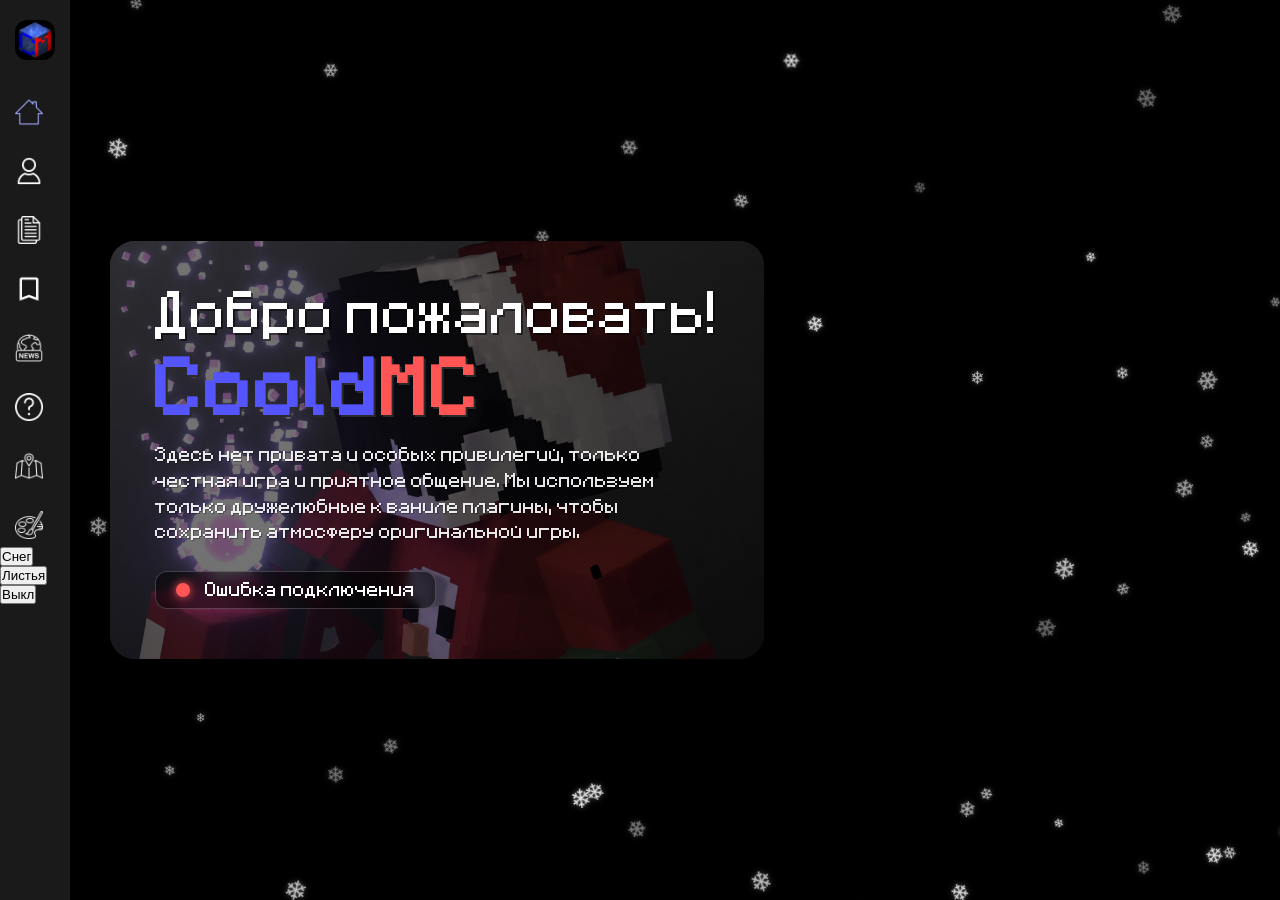
==== commit 1fb83ca5: "Update index.html" ====
--- a/index.html
+++ b/index.html
@@ -2,7 +2,7 @@
 <html lang="ru">
 <head>
     <meta charset="UTF-8">
-    <meta name="viewport" content="width=device-width, initial-scale=1.0">
+    <meta name="viewport" content="width=device-width, initial-scale=1.0, maximum-scale=1.0, user-scalable=yes">
     <title>CooldMC - Сервер Minecraft</title>
     
     <!-- Фавиконки -->
@@ -16,7 +16,7 @@
     <link rel="stylesheet" href="style.css">
 </head>
 <body>
-    <!-- Боковое меню (для ПК) -->
+    <!-- Боковое меню (ПК) -->
     <div class="sidebar" id="sidebar">
         <div class="sidebar-content">
             <div class="sidebar-header">
@@ -54,12 +54,24 @@
                     <img src="photos/map_icon.png" alt="Карта" class="nav-icon">
                     <span class="nav-text">Карта</span>
                 </a>
+                <a href="#" class="nav-link" data-page="skin">
+                    <img src="photos/skin_icon.png" alt="Установка скина" class="nav-icon">
+                    <span class="nav-text">Установка скина</span>
+                </a>
             </nav>
+            <!-- Переключатель эффектов внизу -->
+            <div class="effect-switcher">
+                <div class="effect-switch">
+                    <button class="effect-option active" data-effect="snow">Снег</button>
+                    <button class="effect-option" data-effect="leaves">Листья</button>
+                    <button class="effect-option" data-effect="none">Выкл</button>
+                </div>
+            </div>
         </div>
     </div>
 
     <!-- Мобильная верхняя панель -->
-    <div class="mobile-top-bar" id="mobileTopBar">
+    <div class="mobile-top-bar">
         <div class="menu-icon" id="menuIcon">
             <span></span>
             <span></span>
@@ -71,7 +83,7 @@
         </div>
     </div>
 
-    <!-- Мобильное полноэкранное меню -->
+    <!-- Мобильное меню -->
     <div class="mobile-menu-overlay" id="mobileMenuOverlay">
         <div class="mobile-menu">
             <div class="mobile-menu-header">
@@ -110,7 +122,19 @@
                     <img src="photos/map_icon.png" alt="Карта" class="mobile-nav-icon">
                     <span>Карта</span>
                 </a>
+                <a href="#" class="mobile-nav-link" data-page="skin">
+                    <img src="photos/skin_icon.png" alt="Установка скина" class="mobile-nav-icon">
+                    <span>Установка скина</span>
+                </a>
             </nav>
+            <!-- Мобильный переключатель эффектов -->
+            <div class="mobile-effect-switcher">
+                <div class="mobile-effect-switch">
+                    <button class="mobile-effect-option active" data-effect="snow">Снег</button>
+                    <button class="mobile-effect-option" data-effect="leaves">Листья</button>
+                    <button class="mobile-effect-option" data-effect="none">Выкл</button>
+                </div>
+            </div>
         </div>
     </div>
 
@@ -141,7 +165,6 @@
         </div>
     </div>
 
-    <!-- Подключение скриптов (в правильном порядке!) -->
     <script src="script.js"></script>
     <script src="players.js"></script>
     <script src="rules.js"></script>
@@ -149,5 +172,6 @@
     <script src="news.js"></script>
     <script src="faq.js"></script>
     <script src="snow.js"></script>
+    <script src="leaves.js"></script>
 </body>
-</html>+</html>
--- a/style.css
+++ b/style.css
@@ -1,1155 +1,1233 @@
-* {
-    margin: 0;
-    padding: 0;
-    box-sizing: border-box;
-}
-
-/* Подключение шрифта Minecraft */
-@font-face {
-    font-family: 'Minecraft';
-    src: url('fonts/minecraft.eot');
-    src: url('fonts/minecraft.eot?#iefix') format('embedded-opentype'),
-         url('fonts/minecraft.otf') format('opentype'),
-         url('fonts/minecraft.svg') format('svg'),
-         url('fonts/minecraft.ttf') format('truetype'),
-         url('fonts/minecraft.woff') format('woff'),
-         url('fonts/minecraft.woff2') format('woff2');
-    font-weight: normal;
-    font-style: normal;
-    font-display: swap;
-}
-
-body {
-    background-color: #000000;
-    position: relative;
-    min-height: 100vh;
-    font-family: 'Minecraft', 'Courier New', monospace;
-    overflow-x: hidden;
-}
-
-/* ===== БОКОВОЕ МЕНЮ (ПК) ===== */
-.sidebar {
-    position: fixed;
-    top: 0;
-    left: 0;
-    height: 100vh;
-    width: 70px;
-    background-color: #1a1a1a;
-    backdrop-filter: blur(10px);
-    transition: width 0.3s ease;
-    overflow-x: hidden;
-    z-index: 100;
-    box-shadow: 2px 0 10px rgba(0, 0, 0, 0.5);
-}
-
-.sidebar:hover {
-    width: 250px;
-}
-
-.sidebar-content {
-    display: flex;
-    flex-direction: column;
-    height: 100%;
-    padding: 20px 0;
-}
-
-.sidebar-header {
-    display: flex;
-    align-items: center;
-    gap: 15px;
-    padding: 0 15px;
-    margin-bottom: 30px;
-}
-
-.server-icon {
-    width: 40px;
-    height: 40px;
-    border-radius: 30%;
-    flex-shrink: 0;
-}
-
-.sidebar-title {
-    font-size: 1.2rem;
-    white-space: nowrap;
-    opacity: 0;
-    transition: opacity 0.2s ease;
-}
-
-.sidebar:hover .sidebar-title {
-    opacity: 1;
-}
-
-.sidebar-nav {
-    display: flex;
-    flex-direction: column;
-    gap: 15px;
-    padding: 0 15px;
-}
-
-.nav-link {
-    display: flex;
-    align-items: center;
-    gap: 15px;
-    color: rgba(255, 255, 255, 0.7);
-    text-decoration: none;
-    font-size: 1rem;
-    padding: 8px 0;
-    white-space: nowrap;
-    transition: all 0.2s ease;
-    border-radius: 8px;
-}
-
-.nav-link:hover {
-    color: white;
-    padding-left: 5px;
-}
-
-.nav-link.active {
-    color: #5555FF;
-}
-
-.nav-icon {
-    width: 28px;
-    height: 28px;
-    flex-shrink: 0;
-    filter: brightness(0) invert(1);
-    transition: filter 0.2s ease;
-}
-
-.nav-link.active .nav-icon {
-    filter: brightness(0) invert(0.6) sepia(1) hue-rotate(200deg) saturate(500%);
-}
-
-.nav-link:hover .nav-icon {
-    filter: brightness(0) invert(0.8);
-}
-
-.nav-text {
-    opacity: 0;
-    transition: opacity 0.2s ease;
-}
-
-.sidebar:hover .nav-text {
-    opacity: 1;
-}
-
-/* ===== МОБИЛЬНАЯ ВЕРХНЯЯ ПАНЕЛЬ ===== */
-.mobile-top-bar {
-    display: none;
-    position: fixed;
-    top: 0;
-    left: 0;
-    width: 100%;
-    height: 60px;
-    background-color: #1a1a1a;
-    backdrop-filter: blur(10px);
-    z-index: 150;
-    align-items: center;
-    padding: 0 15px;
-    gap: 12px;
-    box-shadow: 0 2px 10px rgba(0, 0, 0, 0.3);
-}
-
-.menu-icon {
-    display: none;
-    flex-direction: column;
-    justify-content: center;
-    gap: 5px;
-    width: 30px;
-    height: 30px;
-    cursor: pointer;
-    flex-shrink: 0;
-}
-
-.menu-icon span {
-    display: block;
-    height: 3px;
-    width: 100%;
-    background-color: white;
-    border-radius: 3px;
-}
-
-.mobile-top-icon {
-    width: 40px;
-    height: 40px;
-    border-radius: 30%;
-    flex-shrink: 0;
-}
-
-.mobile-top-title {
-    font-size: 1.2rem;
-    font-weight: bold;
-    flex-grow: 1;
-}
-
-/* ===== МОБИЛЬНОЕ МЕНЮ ===== */
-.mobile-menu-overlay {
-    position: fixed;
-    top: 0;
-    left: -100%;
-    width: 66.66%;
-    height: 100vh;
-    background-color: #1a1a1a;
-    backdrop-filter: blur(10px);
-    z-index: 200;
-    transition: left 0.3s ease;
-    box-shadow: 2px 0 20px rgba(0, 0, 0, 0.5);
-}
-
-.mobile-menu-overlay.open {
-    left: 0;
-}
-
-.mobile-menu {
-    display: flex;
-    flex-direction: column;
-    height: 100%;
-    padding: 20px;
-}
-
-.mobile-menu-header {
-    display: flex;
-    justify-content: flex-end;
-    align-items: center;
-    margin-bottom: 10px;
-    width: 100%;
-}
-
-.mobile-close {
-    font-size: 28px;
-    color: rgba(255, 255, 255, 0.7);
-    cursor: pointer;
-    transition: all 0.2s ease;
-    line-height: 1;
-    padding: 5px 10px;
-}
-
-.mobile-close:hover {
-    color: white;
-}
-
-.mobile-server-icon {
-    display: block;
-    width: 60px;
-    height: 60px;
-    border-radius: 30%;
-    margin: 0 auto 15px auto;
-}
-
-.mobile-menu-title {
-    font-size: 1.8rem;
-    text-align: center;
-    margin-bottom: 30px;
-    padding-bottom: 15px;
-    border-bottom: 1px solid rgba(255, 255, 255, 0.2);
-}
-
-.mobile-nav {
-    display: flex;
-    flex-direction: column;
-    gap: 15px;
-}
-
-.mobile-nav-link {
-    display: flex;
-    align-items: center;
-    gap: 15px;
-    color: rgba(255, 255, 255, 0.7);
-    text-decoration: none;
-    font-size: 1.1rem;
-    padding: 12px 15px;
-    transition: all 0.2s ease;
-    border-radius: 10px;
-    background-color: rgba(255, 255, 255, 0.05);
-}
-
-.mobile-nav-link:hover {
-    color: white;
-    background-color: rgba(255, 255, 255, 0.1);
-}
-
-.mobile-nav-link.active {
-    color: #5555FF;
-    background-color: rgba(85, 85, 255, 0.1);
-}
-
-.mobile-nav-icon {
-    width: 26px;
-    height: 26px;
-    filter: brightness(0) invert(1);
-}
-
-.mobile-nav-link.active .mobile-nav-icon {
-    filter: brightness(0) invert(0.6) sepia(1) hue-rotate(200deg) saturate(500%);
-}
-
-/* ===== ОСНОВНОЙ КОНТЕНТ ===== */
-.main-content {
-    margin-left: 70px;
-    min-height: 100vh;
-}
-
-.container {
-    display: flex;
-    min-height: 100vh;
-    padding: 40px;
-    gap: 40px;
-}
-
-.left-section {
-    flex: 1.4;
-    display: flex;
-    flex-direction: column;
-    justify-content: center;
-    color: white;
-    max-width: 70%;
-}
-
-.content-card {
-    background-image: url('photos/background.png');
-    background-size: cover;
-    background-position: center;
-    border-radius: 25px;
-    padding: 50px 45px;
-    position: relative;
-    box-shadow: 0 10px 30px rgba(0, 0, 0, 0.5);
-    width: 100%;
-}
-
-.content-card::before {
-    content: '';
-    position: absolute;
-    top: 0;
-    left: 0;
-    width: 100%;
-    height: 100%;
-    background-color: rgba(0, 0, 0, 0.55);
-    border-radius: 25px;
-    z-index: 0;
-}
-
-.content-card > * {
-    position: relative;
-    z-index: 1;
-}
-
-.welcome-title {
-    font-size: 3rem;
-    margin-bottom: 20px;
-    text-shadow: 2px 2px 0px rgba(0, 0, 0, 0.5);
-    font-weight: normal;
-    white-space: nowrap;
-}
-
-.server-name {
-    font-size: 4rem;
-    font-weight: bold;
-    text-shadow: 2px 2px 0px #2a2a2a;
-    letter-spacing: 2px;
-    margin-bottom: 20px;
-}
-
-.blue {
-    color: #5555FF;
-}
-
-.red {
-    color: #FF5555;
-}
-
-.description {
-    font-size: 1rem;
-    line-height: 1.6;
-    color: rgba(255, 255, 255, 0.9);
-    margin-bottom: 25px;
-    text-shadow: 1px 1px 0px rgba(0, 0, 0, 0.3);
-}
-
-.server-status {
-    display: inline-flex;
-    align-items: center;
-    gap: 15px;
-    padding: 10px 20px;
-    background-color: rgba(0, 0, 0, 0.5);
-    backdrop-filter: blur(5px);
-    border-radius: 12px;
-    border: 1px solid rgba(255, 255, 255, 0.2);
-    width: auto;
-}
-
-.status-dot {
-    width: 14px;
-    height: 14px;
-    border-radius: 50%;
-    background-color: #808080;
-    transition: all 0.3s ease;
-}
-
-.status-dot.online {
-    background-color: #55FF55;
-    box-shadow: 0 0 10px #55FF55;
-}
-
-.status-dot.offline {
-    background-color: #FF5555;
-    box-shadow: 0 0 10px #FF5555;
-}
-
-.status-text {
-    font-size: 1rem;
-    color: white;
-}
-
-.online-count {
-    color: #55FF55;
-    font-weight: bold;
-}
-
-.right-section {
-    flex: 2;
-    display: flex;
-    justify-content: flex-start;
-    align-items: flex-start;
-    max-height: 80vh;
-    overflow-y: auto;
-    padding-right: 10px;
-}
-
-.right-section::-webkit-scrollbar {
-    width: 6px;
-}
-
-.right-section::-webkit-scrollbar-track {
-    background: rgba(255, 255, 255, 0.1);
-    border-radius: 3px;
-}
-
-.right-section::-webkit-scrollbar-thumb {
-    background: rgba(255, 255, 255, 0.3);
-    border-radius: 3px;
-}
-
-/* ===== СТИЛИ ДЛЯ ПРАВОЙ СЕКЦИИ (КОНТЕНТ ВКЛАДОК) ===== */
-.players-container {
-    display: flex;
-    flex-direction: column;
-    gap: 15px;
-    width: 100%;
-}
-
-.player-card {
-    background-color: rgba(0, 0, 0, 0.5);
-    backdrop-filter: blur(5px);
-    border-radius: 15px;
-    padding: 15px 20px;
-    display: flex;
-    justify-content: space-between;
-    align-items: center;
-    flex-wrap: wrap;
-    gap: 15px;
-    border: 1px solid rgba(255, 255, 255, 0.2);
-    transition: all 0.3s ease;
-}
-
-.player-card:hover {
-    transform: scale(1.02);
-    background-color: rgba(0, 0, 0, 0.7);
-}
-
-.player-info {
-    display: flex;
-    align-items: center;
-    gap: 15px;
-    flex-wrap: wrap;
-}
-
-.player-name {
-    font-size: 1.5rem;
-    color: white;
-}
-
-.player-role {
-    font-size: 1rem;
-    padding: 4px 10px;
-    border-radius: 20px;
-    background-color: rgba(0, 0, 0, 0.3);
-}
-
-.role-admin {
-    color: #FF5555;
-}
-
-.role-moderator {
-    color: #5555FF;
-}
-
-.role-beta {
-    color: #FFFF55;
-}
-
-.player-stats {
-    text-align: right;
-}
-
-.player-join-date {
-    color: #AAAAAA;
-    font-size: 0.8rem;
-}
-
-.player-days {
-    color: #55FF55;
-    font-size: 0.9rem;
-    font-weight: bold;
-}
-
-/* Стили для правил */
-.rules-container {
-    display: flex;
-    flex-direction: column;
-    gap: 20px;
-    width: 100%;
-}
-
-.rules-section {
-    background-color: rgba(0, 0, 0, 0.4);
-    backdrop-filter: blur(3px);
-    border-radius: 12px;
-    padding: 15px 20px;
-    border-left: 4px solid #5555FF;
-}
-
-.rules-title {
-    font-size: 1.5rem;
-    color: #5555FF;
-    margin-bottom: 12px;
-    font-weight: bold;
-}
-
-.rules-subrule {
-    font-size: 1.1rem;
-    color: #DDDDDD;
-    margin-left: 20px;
-    margin-bottom: 8px;
-    line-height: 1.4;
-}
-
-.rules-subsubrule {
-    font-size: 0.95rem;
-    color: #AAAAAA;
-    margin-left: 40px;
-    margin-bottom: 6px;
-    line-height: 1.4;
-}
-
-.rules-punishment {
-    color: #FF8888;
-    font-size: 0.9rem;
-}
-
-/* Стили для функций */
-.functions-container {
-    width: 100%;
-}
-
-.functions-list {
-    display: flex;
-    flex-direction: column;
-    gap: 12px;
-    margin-bottom: 30px;
-}
-
-.function-item {
-    background-color: rgba(0, 0, 0, 0.4);
-    backdrop-filter: blur(3px);
-    border-radius: 12px;
-    padding: 12px 18px;
-    border-left: 4px solid #5555FF;
-    font-size: 1rem;
-    color: #DDDDDD;
-    line-height: 1.4;
-}
-
-.function-item .note-gray {
-    color: #AAAAAA;
-    font-size: 0.9rem;
-}
-
-.function-item .mod-name-bold {
-    font-weight: bold;
-    color: white;
-}
-
-.mods-title {
-    font-size: 1.8rem;
-    color: white;
-    text-shadow: 2px 2px 0px #2a2a2a;
-    margin: 20px 0 20px 0;
-    text-align: left;
-    border-bottom: 2px solid rgba(255, 255, 255, 0.3);
-    padding-bottom: 10px;
-}
-
-.mods-list {
-    display: flex;
-    flex-direction: column;
-    gap: 12px;
-}
-
-.mod-card {
-    display: flex;
-    justify-content: space-between;
-    align-items: center;
-    background-color: rgba(0, 0, 0, 0.4);
-    backdrop-filter: blur(3px);
-    border-radius: 12px;
-    padding: 12px 20px;
-    border-left: 4px solid #5555FF;
-    gap: 15px;
-    transition: all 0.3s ease;
-}
-
-.mod-card:hover {
-    transform: scale(1.01);
-    background-color: rgba(0, 0, 0, 0.6);
-}
-
-.mod-info {
-    display: flex;
-    flex-direction: column;
-    gap: 3px;
-    flex: 1;
-}
-
-.mod-type {
-    font-size: 0.85rem;
-    color: #5555FF;
-}
-
-.mod-name {
-    font-size: 1.1rem;
-    color: white;
-}
-
-.download-btn {
-    background-color: #55FF55;
-    color: #000000;
-    text-decoration: none;
-    padding: 6px 18px;
-    border-radius: 12px;
-    font-size: 0.9rem;
-    font-weight: bold;
-    transition: all 0.3s ease;
-    font-family: 'Minecraft', 'Press Start 2P', monospace;
-    flex-shrink: 0;
-}
-
-.download-btn:hover {
-    background-color: #33CC33;
-    transform: scale(1.05);
-}
-
-/* Стили для новостей */
-.news-container {
-    display: flex;
-    flex-direction: column;
-    gap: 25px;
-    width: 100%;
-}
-
-.news-card {
-    background-color: rgba(0, 0, 0, 0.5);
-    backdrop-filter: blur(5px);
-    border-radius: 15px;
-    padding: 20px;
-    border: 1px solid rgba(255, 255, 255, 0.2);
-    transition: all 0.3s ease;
-}
-
-.news-card:hover {
-    transform: scale(1.02);
-    background-color: rgba(0, 0, 0, 0.7);
-}
-
-.news-title {
-    font-size: 1.4rem;
-    font-weight: bold;
-    color: #5555FF;
-    margin-bottom: 12px;
-}
-
-.news-divider {
-    height: 2px;
-    background: linear-gradient(90deg, #5555FF, transparent);
-    margin-bottom: 15px;
-}
-
-.news-image {
-    margin-bottom: 15px;
-    border-radius: 12px;
-    overflow: hidden;
-}
-
-.news-image img {
-    width: 100%;
-    max-height: 250px;
-    object-fit: cover;
-    border-radius: 12px;
-}
-
-.news-description {
-    font-size: 0.95rem;
-    color: #DDDDDD;
-    line-height: 1.5;
-    margin-bottom: 15px;
-}
-
-.news-date {
-    display: flex;
-    align-items: center;
-    gap: 8px;
-    font-size: 0.8rem;
-    color: #AAAAAA;
-    padding-top: 10px;
-    border-top: 1px solid rgba(255, 255, 255, 0.1);
-}
-
-.news-date-icon {
-    font-size: 0.9rem;
-}
-
-.news-timeago {
-    color: #888888;
-}
-
-/* Последняя новость на главной */
-.latest-news-section {
-    width: 100%;
-}
-
-.latest-news-header {
-    display: flex;
-    align-items: center;
-    gap: 10px;
-    margin-bottom: 15px;
-    padding-bottom: 10px;
-    border-bottom: 2px solid rgba(255, 255, 255, 0.2);
-}
-
-.latest-news-icon {
-    font-size: 1.5rem;
-}
-
-.latest-news-title {
-    font-size: 1.2rem;
-    color: #FFAA55;
-    font-weight: bold;
-}
-
-.news-card.latest {
-    margin-bottom: 15px;
-}
-
-.latest-news-image {
-    margin-bottom: 15px;
-    border-radius: 12px;
-    overflow: hidden;
-}
-
-.latest-news-image img {
-    width: 100%;
-    max-height: 180px;
-    object-fit: cover;
-    border-radius: 12px;
-}
-
-.all-news-link {
-    text-align: center;
-    margin-top: 5px;
-}
-
-.all-news-btn {
-    display: inline-block;
-    padding: 8px 20px;
-    background-color: rgba(85, 85, 255, 0.2);
-    color: #5555FF;
-    text-decoration: none;
-    border-radius: 25px;
-    font-size: 0.9rem;
-    transition: all 0.3s ease;
-    border: 1px solid rgba(85, 85, 255, 0.3);
-}
-
-.all-news-btn:hover {
-    background-color: rgba(85, 85, 255, 0.4);
-    transform: scale(1.05);
-}
-
-/* Стили для FAQ */
-.faq-container {
-    display: flex;
-    flex-direction: column;
-    gap: 15px;
-    width: 100%;
-}
-
-.faq-item {
-    background-color: rgba(0, 0, 0, 0.4);
-    backdrop-filter: blur(3px);
-    border-radius: 12px;
-    border-left: 4px solid #5555FF;
-    overflow: hidden;
-}
-
-.faq-question {
-    padding: 15px 20px;
-    cursor: pointer;
-    user-select: none;
-}
-
-.faq-question:hover {
-    background-color: rgba(255, 255, 255, 0.05);
-}
-
-.faq-question-text {
-    font-size: 1.2rem;
-    color: #DDDDDD;
-}
-
-.faq-question-text .bold-quote {
-    font-weight: bold;
-    color: #FFAA55;
-}
-
-.faq-question-text .admin-name {
-    color: #5555FF;
-    font-weight: bold;
-}
-
-.faq-toggle {
-    font-size: 0.8rem;
-    color: #888888;
-    margin-top: 8px;
-    display: inline-block;
-}
-
-.faq-answer {
-    padding: 0 20px 15px 20px;
-    border-top: 1px solid rgba(255, 255, 255, 0.1);
-    display: none;
-}
-
-.faq-answer-text {
-    font-size: 1rem;
-    color: #AAAAAA;
-    line-height: 1.5;
-    margin-bottom: 10px;
-}
-
-.faq-answer-text .bold-quote {
-    font-weight: bold;
-    color: #FFAA55;
-}
-
-.faq-answer-text .admin-name {
-    color: #5555FF;
-    font-weight: bold;
-}
-
-.faq-answer-text .role-moderator {
-    color: #5555FF;
-    font-weight: bold;
-}
-
-.faq-answer-text .role-beta {
-    color: #FFFF55;
-    font-weight: bold;
-}
-
-.faq-hide-toggle {
-    font-size: 0.8rem;
-    color: #888888;
-    display: inline-block;
-    cursor: pointer;
-}
-
-.faq-hide-toggle:hover {
-    color: #AAAAAA;
-}
-
-.error-message {
-    color: #FF5555;
-    text-align: center;
-    padding: 40px;
-    font-size: 1.2rem;
-}
-
-.right-placeholder {
-    color: rgba(255, 255, 255, 0.3);
-    text-align: center;
-    padding: 40px;
-    font-size: 1.2rem;
-}
-
-/* ===== МОБИЛЬНАЯ ВЕРСИЯ ===== */
-@media (min-width: 769px) {
-    .mobile-menu-overlay {
-        display: none;
-    }
-}
-
-@media (max-width: 768px) {
-    .sidebar {
-        display: none;
-    }
-    
-    .mobile-top-bar {
-        display: flex;
-    }
-    
-    .menu-icon {
-        display: flex;
-    }
-    
-    .main-content {
-        margin-left: 0;
-        padding-top: 0;
-    }
-    
-    .container {
-        flex-direction: column;
-        padding: 20px;
-        padding-top: 80px;
-        gap: 20px;
-        align-items: flex-start;
-        justify-content: center;
-        min-height: 100vh;
-    }
-    
-    .left-section {
-        max-width: 100%;
-        width: 100%;
-        align-items: flex-start;
-        justify-content: center;
-    }
-    
-    .content-card {
-        padding: 25px;
-        text-align: left;
-        width: 100%;
-    }
-    
-    .welcome-title {
-        font-size: 1.5rem;
-        white-space: normal;
-    }
-    
-    .server-name {
-        font-size: 1.8rem;
-    }
-    
-    .description {
-        font-size: 0.85rem;
-    }
-    
-    .right-section {
-        min-height: 200px;
-        width: 100%;
-        max-height: none;
-    }
-    
-    .server-status {
-        justify-content: flex-start;
-    }
-    
-    .player-card {
-        flex-direction: column;
-        text-align: center;
-    }
-    
-    .player-stats {
-        text-align: center;
-    }
-    
-    .functions-container {
-        padding: 0;
-    }
-    
-    .function-item {
-        font-size: 0.9rem;
-    }
-    
-    .faq-question-text {
-        font-size: 1rem;
-    }
-    
-    .faq-answer-text {
-        font-size: 0.9rem;
-    }
-    
-    .mod-card {
-        flex-direction: row;
-        justify-content: space-between;
-        text-align: left;
-        flex-wrap: wrap;
-    }
-    
-    .mod-info {
-        text-align: left;
-        flex: 1;
-    }
-    
-    .download-btn {
-        flex-shrink: 0;
-    }
-    
-    .news-title {
-        font-size: 1.2rem;
-    }
-    
-    .news-description {
-        font-size: 0.85rem;
-    }
-    
-    .news-image img {
-        max-height: 180px;
-    }
-    
-    .latest-news-image img {
-        max-height: 150px;
-    }
-}
-
-@media (max-width: 600px) {
-    .container {
-        padding: 15px;
-        padding-top: 75px;
-    }
-    
-    .content-card {
-        padding: 20px;
-    }
-    
-    .welcome-title {
-        font-size: 1.3rem;
-        margin-bottom: 12px;
-    }
-    
-    .server-name {
-        font-size: 1.5rem;
-        margin-bottom: 12px;
-    }
-    
-    .description {
-        font-size: 0.75rem;
-        margin-bottom: 15px;
-    }
-    
-    .server-status {
-        padding: 6px 12px;
-        gap: 10px;
-    }
-    
-    .status-text {
-        font-size: 0.8rem;
-    }
-    
-    .mobile-top-icon {
-        width: 35px;
-        height: 35px;
-    }
-    
-    .mobile-top-title {
-        font-size: 1rem;
-    }
-    
-    .mobile-menu-overlay {
-        width: 70%;
-    }
-    
-    .mobile-server-icon {
-        width: 50px;
-        height: 50px;
-    }
-    
-    .mobile-menu-title {
-        font-size: 1.4rem;
-    }
-    
-    .mobile-nav-link {
-        font-size: 1rem;
-        padding: 10px 12px;
-    }
-    
-    .mobile-nav-icon {
-        width: 24px;
-        height: 24px;
-    }
-}
-
-@media (max-width: 480px) {
-    .container {
-        padding: 12px;
-        padding-top: 70px;
-    }
-    
-    .content-card {
-        padding: 15px;
-    }
-    
-    .welcome-title {
-        font-size: 1.1rem;
-    }
-    
-    .server-name {
-        font-size: 1.3rem;
-    }
-    
-    .description {
-        font-size: 0.65rem;
-    }
-    
-    .mobile-top-icon {
-        width: 30px;
-        height: 30px;
-    }
-    
-    .mobile-top-title {
-        font-size: 0.9rem;
-    }
-    
-    .mobile-menu-overlay {
-        width: 80%;
-    }
-    
-    .mobile-server-icon {
-        width: 45px;
-        height: 45px;
-    }
-    
-    .mobile-menu-title {
-        font-size: 1.2rem;
-    }
-    
-    .mobile-nav-link {
-        font-size: 0.9rem;
-        padding: 8px 10px;
-    }
-    
-    .mobile-nav-icon {
-        width: 22px;
-        height: 22px;
-    }
-    
-    .mod-card {
-        flex-direction: column;
-        text-align: center;
-    }
-    
-    .mod-info {
-        text-align: center;
-    }
-    
-    .download-btn {
-        align-self: center;
-    }
+* {
+    margin: 0;
+    padding: 0;
+    box-sizing: border-box;
+}
+
+/* Подключение шрифта Minecraft */
+@font-face {
+    font-family: 'Minecraft';
+    src: url('fonts/minecraft.eot');
+    src: url('fonts/minecraft.eot?#iefix') format('embedded-opentype'),
+         url('fonts/minecraft.otf') format('opentype'),
+         url('fonts/minecraft.svg') format('svg'),
+         url('fonts/minecraft.ttf') format('truetype'),
+         url('fonts/minecraft.woff') format('woff'),
+         url('fonts/minecraft.woff2') format('woff2');
+    font-weight: normal;
+    font-style: normal;
+    font-display: swap;
+}
+
+body {
+    background-color: #000000;
+    position: relative;
+    min-height: 100vh;
+    font-family: 'Minecraft', 'Courier New', monospace;
+    overflow-x: hidden;
+}
+
+/* ===== БОКОВОЕ МЕНЮ (ПК) ===== */
+.sidebar {
+    position: fixed;
+    top: 0;
+    left: 0;
+    height: 100vh;
+    width: 70px;
+    background-color: #1a1a1a;
+    backdrop-filter: blur(10px);
+    transition: width 0.3s ease;
+    overflow-x: hidden;
+    z-index: 100;
+    box-shadow: 2px 0 10px rgba(0, 0, 0, 0.5);
+}
+
+.sidebar:hover {
+    width: 250px;
+}
+
+.sidebar-content {
+    display: flex;
+    flex-direction: column;
+    height: 100%;
+    padding: 20px 0;
+}
+
+.sidebar-header {
+    display: flex;
+    align-items: center;
+    gap: 15px;
+    padding: 0 15px;
+    margin-bottom: 30px;
+}
+
+.server-icon {
+    width: 40px;
+    height: 40px;
+    border-radius: 30%;
+    flex-shrink: 0;
+}
+
+.sidebar-title {
+    font-size: 1.2rem;
+    white-space: nowrap;
+    opacity: 0;
+    transition: opacity 0.2s ease;
+}
+
+.sidebar:hover .sidebar-title {
+    opacity: 1;
+}
+
+.sidebar-nav {
+    display: flex;
+    flex-direction: column;
+    gap: 15px;
+    padding: 0 15px;
+}
+
+.nav-link {
+    display: flex;
+    align-items: center;
+    gap: 15px;
+    color: rgba(255, 255, 255, 0.7);
+    text-decoration: none;
+    font-size: 1rem;
+    padding: 8px 0;
+    white-space: nowrap;
+    transition: all 0.2s ease;
+    border-radius: 8px;
+}
+
+.nav-link:hover {
+    color: white;
+    padding-left: 5px;
+}
+
+.nav-link.active {
+    color: #5555FF;
+}
+
+.nav-icon {
+    width: 28px;
+    height: 28px;
+    flex-shrink: 0;
+    filter: brightness(0) invert(1);
+    transition: filter 0.2s ease;
+}
+
+.nav-link.active .nav-icon {
+    filter: brightness(0) invert(0.6) sepia(1) hue-rotate(200deg) saturate(500%);
+}
+
+.nav-link:hover .nav-icon {
+    filter: brightness(0) invert(0.8);
+}
+
+.nav-text {
+    opacity: 0;
+    transition: opacity 0.2s ease;
+}
+
+.sidebar:hover .nav-text {
+    opacity: 1;
+}
+
+/* ===== МОБИЛЬНАЯ ВЕРХНЯЯ ПАНЕЛЬ ===== */
+.mobile-top-bar {
+    display: none;
+    position: fixed;
+    top: 0;
+    left: 0;
+    width: 100%;
+    height: 60px;
+    background-color: #1a1a1a;
+    backdrop-filter: blur(10px);
+    z-index: 150;
+    align-items: center;
+    padding: 0 15px;
+    gap: 12px;
+    box-shadow: 0 2px 10px rgba(0, 0, 0, 0.3);
+}
+
+.menu-icon {
+    display: none;
+    flex-direction: column;
+    justify-content: center;
+    gap: 5px;
+    width: 30px;
+    height: 30px;
+    cursor: pointer;
+    flex-shrink: 0;
+}
+
+.menu-icon span {
+    display: block;
+    height: 3px;
+    width: 100%;
+    background-color: white;
+    border-radius: 3px;
+}
+
+.mobile-top-icon {
+    width: 40px;
+    height: 40px;
+    border-radius: 30%;
+    flex-shrink: 0;
+}
+
+.mobile-top-title {
+    font-size: 1.2rem;
+    font-weight: bold;
+    flex-grow: 1;
+}
+
+/* ===== МОБИЛЬНОЕ МЕНЮ ===== */
+.mobile-menu-overlay {
+    position: fixed;
+    top: 0;
+    left: -100%;
+    width: 66.66%;
+    height: 100vh;
+    background-color: #1a1a1a;
+    backdrop-filter: blur(10px);
+    z-index: 200;
+    transition: left 0.3s ease;
+    box-shadow: 2px 0 20px rgba(0, 0, 0, 0.5);
+}
+
+.mobile-menu-overlay.open {
+    left: 0;
+}
+
+.mobile-menu {
+    display: flex;
+    flex-direction: column;
+    height: 100%;
+    padding: 20px;
+}
+
+.mobile-menu-header {
+    display: flex;
+    justify-content: flex-end;
+    align-items: center;
+    margin-bottom: 10px;
+    width: 100%;
+}
+
+.mobile-close {
+    font-size: 28px;
+    color: rgba(255, 255, 255, 0.7);
+    cursor: pointer;
+    transition: all 0.2s ease;
+    line-height: 1;
+    padding: 5px 10px;
+}
+
+.mobile-close:hover {
+    color: white;
+}
+
+.mobile-server-icon {
+    display: block;
+    width: 60px;
+    height: 60px;
+    border-radius: 30%;
+    margin: 0 auto 15px auto;
+}
+
+.mobile-menu-title {
+    font-size: 1.8rem;
+    text-align: center;
+    margin-bottom: 30px;
+    padding-bottom: 15px;
+    border-bottom: 1px solid rgba(255, 255, 255, 0.2);
+}
+
+.mobile-nav {
+    display: flex;
+    flex-direction: column;
+    gap: 15px;
+}
+
+.mobile-nav-link {
+    display: flex;
+    align-items: center;
+    gap: 15px;
+    color: rgba(255, 255, 255, 0.7);
+    text-decoration: none;
+    font-size: 1.1rem;
+    padding: 12px 15px;
+    transition: all 0.2s ease;
+    border-radius: 10px;
+    background-color: rgba(255, 255, 255, 0.05);
+}
+
+.mobile-nav-link:hover {
+    color: white;
+    background-color: rgba(255, 255, 255, 0.1);
+}
+
+.mobile-nav-link.active {
+    color: #5555FF;
+    background-color: rgba(85, 85, 255, 0.1);
+}
+
+.mobile-nav-icon {
+    width: 26px;
+    height: 26px;
+    filter: brightness(0) invert(1);
+}
+
+.mobile-nav-link.active .mobile-nav-icon {
+    filter: brightness(0) invert(0.6) sepia(1) hue-rotate(200deg) saturate(500%);
+}
+
+/* ===== ОСНОВНОЙ КОНТЕНТ ===== */
+.main-content {
+    margin-left: 70px;
+    min-height: 100vh;
+}
+
+.container {
+    display: flex;
+    min-height: 100vh;
+    padding: 40px;
+    gap: 40px;
+}
+
+.left-section {
+    flex: 1.4;
+    display: flex;
+    flex-direction: column;
+    justify-content: center;
+    color: white;
+    max-width: 70%;
+}
+
+.content-card {
+    background-image: url('photos/background.png');
+    background-size: cover;
+    background-position: center;
+    border-radius: 25px;
+    padding: 50px 45px;
+    position: relative;
+    box-shadow: 0 10px 30px rgba(0, 0, 0, 0.5);
+    width: 100%;
+}
+
+.content-card::before {
+    content: '';
+    position: absolute;
+    top: 0;
+    left: 0;
+    width: 100%;
+    height: 100%;
+    background-color: rgba(0, 0, 0, 0.55);
+    border-radius: 25px;
+    z-index: 0;
+}
+
+.content-card > * {
+    position: relative;
+    z-index: 1;
+}
+
+.welcome-title {
+    font-size: 3rem;
+    margin-bottom: 20px;
+    text-shadow: 2px 2px 0px rgba(0, 0, 0, 0.5);
+    font-weight: normal;
+    white-space: nowrap;
+}
+
+.server-name {
+    font-size: 4rem;
+    font-weight: bold;
+    text-shadow: 2px 2px 0px #2a2a2a;
+    letter-spacing: 2px;
+    margin-bottom: 20px;
+}
+
+.blue {
+    color: #5555FF;
+}
+
+.red {
+    color: #FF5555;
+}
+
+.description {
+    font-size: 1rem;
+    line-height: 1.6;
+    color: rgba(255, 255, 255, 0.9);
+    margin-bottom: 25px;
+    text-shadow: 1px 1px 0px rgba(0, 0, 0, 0.3);
+}
+
+.server-status {
+    display: inline-flex;
+    align-items: center;
+    gap: 15px;
+    padding: 10px 20px;
+    background-color: rgba(0, 0, 0, 0.5);
+    backdrop-filter: blur(5px);
+    border-radius: 12px;
+    border: 1px solid rgba(255, 255, 255, 0.2);
+    width: auto;
+}
+
+.status-dot {
+    width: 14px;
+    height: 14px;
+    border-radius: 50%;
+    background-color: #808080;
+    transition: all 0.3s ease;
+}
+
+.status-dot.online {
+    background-color: #55FF55;
+    box-shadow: 0 0 10px #55FF55;
+}
+
+.status-dot.offline {
+    background-color: #FF5555;
+    box-shadow: 0 0 10px #FF5555;
+}
+
+.status-text {
+    font-size: 1rem;
+    color: white;
+}
+
+.online-count {
+    color: #55FF55;
+    font-weight: bold;
+}
+
+.right-section {
+    flex: 2;
+    display: flex;
+    justify-content: flex-start;
+    align-items: flex-start;
+    max-height: 80vh;
+    overflow-y: auto;
+    padding-right: 10px;
+}
+
+.right-section::-webkit-scrollbar {
+    width: 6px;
+}
+
+.right-section::-webkit-scrollbar-track {
+    background: rgba(255, 255, 255, 0.1);
+    border-radius: 3px;
+}
+
+.right-section::-webkit-scrollbar-thumb {
+    background: rgba(255, 255, 255, 0.3);
+    border-radius: 3px;
+}
+
+/* ===== СТИЛИ ДЛЯ ПРАВОЙ СЕКЦИИ ===== */
+.players-container {
+    display: flex;
+    flex-direction: column;
+    gap: 15px;
+    width: 100%;
+}
+
+.player-card {
+    background-color: rgba(0, 0, 0, 0.5);
+    backdrop-filter: blur(5px);
+    border-radius: 15px;
+    padding: 15px 20px;
+    display: flex;
+    justify-content: space-between;
+    align-items: center;
+    flex-wrap: wrap;
+    gap: 15px;
+    border: 1px solid rgba(255, 255, 255, 0.2);
+    transition: all 0.3s ease;
+}
+
+.player-card:hover {
+    transform: scale(1.02);
+    background-color: rgba(0, 0, 0, 0.7);
+}
+
+.player-info {
+    display: flex;
+    align-items: center;
+    gap: 15px;
+    flex-wrap: wrap;
+}
+
+.player-name {
+    font-size: 1.5rem;
+    color: white;
+}
+
+.player-role {
+    font-size: 1rem;
+    padding: 4px 10px;
+    border-radius: 20px;
+    background-color: rgba(0, 0, 0, 0.3);
+}
+
+.role-admin {
+    color: #FF5555;
+}
+
+.role-moderator {
+    color: #5555FF;
+}
+
+.role-beta {
+    color: #FFFF55;
+}
+
+.player-stats {
+    text-align: right;
+}
+
+.player-join-date {
+    color: #AAAAAA;
+    font-size: 0.8rem;
+}
+
+.player-days {
+    color: #55FF55;
+    font-size: 0.9rem;
+    font-weight: bold;
+}
+
+/* Стили для правил */
+.rules-container {
+    display: flex;
+    flex-direction: column;
+    gap: 20px;
+    width: 100%;
+}
+
+.rules-section {
+    background-color: rgba(0, 0, 0, 0.4);
+    backdrop-filter: blur(3px);
+    border-radius: 12px;
+    padding: 15px 20px;
+    border-left: 4px solid #5555FF;
+}
+
+.rules-title {
+    font-size: 1.5rem;
+    color: #5555FF;
+    margin-bottom: 12px;
+    font-weight: bold;
+}
+
+.rules-subrule {
+    font-size: 1.1rem;
+    color: #DDDDDD;
+    margin-left: 20px;
+    margin-bottom: 8px;
+    line-height: 1.4;
+}
+
+.rules-subsubrule {
+    font-size: 0.95rem;
+    color: #AAAAAA;
+    margin-left: 40px;
+    margin-bottom: 6px;
+    line-height: 1.4;
+}
+
+.rules-punishment {
+    color: #FF8888;
+    font-size: 0.9rem;
+}
+
+/* Стили для функций */
+.functions-container {
+    width: 100%;
+}
+
+.functions-list {
+    display: flex;
+    flex-direction: column;
+    gap: 12px;
+    margin-bottom: 30px;
+}
+
+.function-item {
+    background-color: rgba(0, 0, 0, 0.4);
+    backdrop-filter: blur(3px);
+    border-radius: 12px;
+    padding: 12px 18px;
+    border-left: 4px solid #5555FF;
+    font-size: 1rem;
+    color: #DDDDDD;
+    line-height: 1.4;
+}
+
+.function-item .note-gray {
+    color: #AAAAAA;
+    font-size: 0.9rem;
+}
+
+.function-item .mod-name-bold {
+    font-weight: bold;
+    color: white;
+}
+
+.mods-title {
+    font-size: 1.8rem;
+    color: white;
+    text-shadow: 2px 2px 0px #2a2a2a;
+    margin: 20px 0 20px 0;
+    text-align: left;
+    border-bottom: 2px solid rgba(255, 255, 255, 0.3);
+    padding-bottom: 10px;
+}
+
+.mods-list {
+    display: flex;
+    flex-direction: column;
+    gap: 12px;
+}
+
+.mod-card {
+    display: flex;
+    justify-content: space-between;
+    align-items: center;
+    background-color: rgba(0, 0, 0, 0.4);
+    backdrop-filter: blur(3px);
+    border-radius: 12px;
+    padding: 12px 20px;
+    border-left: 4px solid #5555FF;
+    gap: 15px;
+    transition: all 0.3s ease;
+}
+
+.mod-card:hover {
+    transform: scale(1.01);
+    background-color: rgba(0, 0, 0, 0.6);
+}
+
+.mod-info {
+    display: flex;
+    flex-direction: column;
+    gap: 3px;
+    flex: 1;
+}
+
+.mod-type {
+    font-size: 0.85rem;
+    color: #5555FF;
+}
+
+.mod-name {
+    font-size: 1.1rem;
+    color: white;
+}
+
+.download-btn {
+    background-color: #55FF55;
+    color: #000000;
+    text-decoration: none;
+    padding: 6px 18px;
+    border-radius: 12px;
+    font-size: 0.9rem;
+    font-weight: bold;
+    transition: all 0.3s ease;
+    font-family: 'Minecraft', 'Press Start 2P', monospace;
+    flex-shrink: 0;
+}
+
+.download-btn:hover {
+    background-color: #33CC33;
+    transform: scale(1.05);
+}
+
+/* Стили для новостей */
+.news-container {
+    display: flex;
+    flex-direction: column;
+    gap: 25px;
+    width: 100%;
+}
+
+.news-card {
+    background-color: rgba(0, 0, 0, 0.5);
+    backdrop-filter: blur(5px);
+    border-radius: 15px;
+    padding: 20px;
+    border: 1px solid rgba(255, 255, 255, 0.2);
+    transition: all 0.3s ease;
+}
+
+.news-card:hover {
+    transform: scale(1.02);
+    background-color: rgba(0, 0, 0, 0.7);
+}
+
+.news-title {
+    font-size: 1.4rem;
+    font-weight: bold;
+    color: #5555FF;
+    margin-bottom: 12px;
+}
+
+.news-divider {
+    height: 2px;
+    background: linear-gradient(90deg, #5555FF, transparent);
+    margin-bottom: 15px;
+}
+
+.news-image {
+    margin-bottom: 15px;
+    border-radius: 12px;
+    overflow: hidden;
+}
+
+.news-image img {
+    width: 100%;
+    max-height: 250px;
+    object-fit: cover;
+    border-radius: 12px;
+}
+
+.news-description {
+    font-size: 0.95rem;
+    color: #DDDDDD;
+    line-height: 1.5;
+    margin-bottom: 15px;
+}
+
+.news-date {
+    display: flex;
+    align-items: center;
+    gap: 8px;
+    font-size: 0.8rem;
+    color: #AAAAAA;
+    padding-top: 10px;
+    border-top: 1px solid rgba(255, 255, 255, 0.1);
+}
+
+.news-date-icon {
+    font-size: 0.9rem;
+}
+
+.news-timeago {
+    color: #888888;
+}
+
+/* Последняя новость на главной */
+.latest-news-section {
+    width: 100%;
+}
+
+.latest-news-header {
+    display: flex;
+    align-items: center;
+    gap: 10px;
+    margin-bottom: 15px;
+    padding-bottom: 10px;
+    border-bottom: 2px solid rgba(255, 255, 255, 0.2);
+}
+
+.latest-news-icon {
+    font-size: 1.5rem;
+}
+
+.latest-news-title {
+    font-size: 1.2rem;
+    color: #FFAA55;
+    font-weight: bold;
+}
+
+.news-card.latest {
+    margin-bottom: 15px;
+}
+
+.latest-news-image {
+    margin-bottom: 15px;
+    border-radius: 12px;
+    overflow: hidden;
+}
+
+.latest-news-image img {
+    width: 100%;
+    max-height: 180px;
+    object-fit: cover;
+    border-radius: 12px;
+}
+
+.all-news-link {
+    text-align: center;
+    margin-top: 5px;
+}
+
+.all-news-btn {
+    display: inline-block;
+    padding: 8px 20px;
+    background-color: rgba(85, 85, 255, 0.2);
+    color: #5555FF;
+    text-decoration: none;
+    border-radius: 25px;
+    font-size: 0.9rem;
+    transition: all 0.3s ease;
+    border: 1px solid rgba(85, 85, 255, 0.3);
+}
+
+.all-news-btn:hover {
+    background-color: rgba(85, 85, 255, 0.4);
+    transform: scale(1.05);
+}
+
+/* Стили для FAQ */
+.faq-container {
+    display: flex;
+    flex-direction: column;
+    gap: 15px;
+    width: 100%;
+}
+
+.faq-item {
+    background-color: rgba(0, 0, 0, 0.4);
+    backdrop-filter: blur(3px);
+    border-radius: 12px;
+    border-left: 4px solid #5555FF;
+    overflow: hidden;
+}
+
+.faq-question {
+    padding: 15px 20px;
+    cursor: pointer;
+    user-select: none;
+}
+
+.faq-question:hover {
+    background-color: rgba(255, 255, 255, 0.05);
+}
+
+.faq-question-text {
+    font-size: 1.2rem;
+    color: #DDDDDD;
+}
+
+.faq-question-text .bold-quote {
+    font-weight: bold;
+    color: #FFAA55;
+}
+
+.faq-question-text .admin-name {
+    color: #5555FF;
+    font-weight: bold;
+}
+
+.faq-toggle {
+    font-size: 0.8rem;
+    color: #888888;
+    margin-top: 8px;
+    display: inline-block;
+}
+
+.faq-answer {
+    padding: 0 20px 15px 20px;
+    border-top: 1px solid rgba(255, 255, 255, 0.1);
+    display: none;
+}
+
+.faq-answer-text {
+    font-size: 1rem;
+    color: #AAAAAA;
+    line-height: 1.5;
+    margin-bottom: 10px;
+}
+
+.faq-answer-text .bold-quote {
+    font-weight: bold;
+    color: #FFAA55;
+}
+
+.faq-answer-text .admin-name {
+    color: #5555FF;
+    font-weight: bold;
+}
+
+.faq-answer-text .role-moderator {
+    color: #5555FF;
+    font-weight: bold;
+}
+
+.faq-answer-text .role-beta {
+    color: #FFFF55;
+    font-weight: bold;
+}
+
+.faq-hide-toggle {
+    font-size: 0.8rem;
+    color: #888888;
+    display: inline-block;
+    cursor: pointer;
+}
+
+.faq-hide-toggle:hover {
+    color: #AAAAAA;
+}
+
+.error-message {
+    color: #FF5555;
+    text-align: center;
+    padding: 40px;
+    font-size: 1.2rem;
+}
+
+.right-placeholder {
+    color: rgba(255, 255, 255, 0.3);
+    text-align: center;
+    padding: 40px;
+    font-size: 1.2rem;
+}
+
+/* Стили для страницы установки скина */
+.skin-redirect {
+    text-align: center;
+    padding: 40px 20px;
+    background-color: rgba(0, 0, 0, 0.4);
+    backdrop-filter: blur(5px);
+    border-radius: 25px;
+    border: 1px solid rgba(255, 255, 255, 0.2);
+    max-width: 500px;
+    margin: 0 auto;
+    width: 100%;
+}
+
+.skin-icon-large {
+    font-size: 5rem;
+    margin-bottom: 20px;
+}
+
+.skin-title {
+    font-size: 2rem;
+    color: #5555FF;
+    margin-bottom: 20px;
+    font-weight: bold;
+}
+
+.skin-description {
+    font-size: 1rem;
+    color: #DDDDDD;
+    line-height: 1.6;
+    margin-bottom: 30px;
+}
+
+.skin-command {
+    background-color: rgba(0, 0, 0, 0.5);
+    padding: 4px 8px;
+    border-radius: 8px;
+    font-family: monospace;
+    color: #55FF55;
+}
+
+.skin-button {
+    display: inline-block;
+    background: linear-gradient(135deg, #5555FF, #3333CC);
+    color: white;
+    text-decoration: none;
+    padding: 12px 30px;
+    border-radius: 30px;
+    font-size: 1.1rem;
+    font-weight: bold;
+    transition: all 0.3s ease;
+    margin-bottom: 20px;
+    border: none;
+    cursor: pointer;
+}
+
+.skin-button:hover {
+    transform: scale(1.05);
+    box-shadow: 0 0 20px rgba(85, 85, 255, 0.5);
+}
+
+.skin-note {
+    font-size: 0.85rem;
+    color: #AAAAAA;
+    padding-top: 15px;
+    border-top: 1px solid rgba(255, 255, 255, 0.1);
+}
+
+/* ===== МОБИЛЬНАЯ ВЕРСИЯ ===== */
+@media (max-width: 768px) {
+    .sidebar {
+        display: none;
+    }
+    
+    .mobile-top-bar {
+        display: flex;
+    }
+    
+    .menu-icon {
+        display: flex;
+    }
+    
+    .main-content {
+        margin-left: 0;
+        padding-top: 0;
+    }
+    
+    .container {
+        flex-direction: column;
+        padding: 20px;
+        padding-top: 80px;
+        gap: 20px;
+        align-items: flex-start;
+        justify-content: center;
+        min-height: 100vh;
+    }
+    
+    .left-section {
+        max-width: 100%;
+        width: 100%;
+        align-items: flex-start;
+        justify-content: center;
+    }
+    
+    .content-card {
+        padding: 25px;
+        text-align: left;
+        width: 100%;
+    }
+    
+    .welcome-title {
+        font-size: 1.5rem;
+        white-space: normal;
+    }
+    
+    .server-name {
+        font-size: 1.8rem;
+    }
+    
+    .description {
+        font-size: 0.85rem;
+    }
+    
+    .right-section {
+        min-height: 200px;
+        width: 100%;
+        max-height: none;
+    }
+    
+    .server-status {
+        justify-content: flex-start;
+    }
+    
+    .player-card {
+        flex-direction: column;
+        text-align: center;
+    }
+    
+    .player-stats {
+        text-align: center;
+    }
+    
+    .functions-container {
+        padding: 0;
+    }
+    
+    .function-item {
+        font-size: 0.9rem;
+    }
+    
+    .faq-question-text {
+        font-size: 1rem;
+    }
+    
+    .faq-answer-text {
+        font-size: 0.9rem;
+    }
+    
+    .mod-card {
+        flex-direction: row;
+        justify-content: space-between;
+        text-align: left;
+        flex-wrap: wrap;
+    }
+    
+    .mod-info {
+        text-align: left;
+        flex: 1;
+    }
+    
+    .download-btn {
+        flex-shrink: 0;
+    }
+    
+    .news-title {
+        font-size: 1.2rem;
+    }
+    
+    .news-description {
+        font-size: 0.85rem;
+    }
+    
+    .news-image img {
+        max-height: 180px;
+    }
+    
+    .latest-news-image img {
+        max-height: 150px;
+    }
+    
+    .skin-redirect {
+        padding: 25px 15px;
+    }
+    
+    .skin-title {
+        font-size: 1.5rem;
+    }
+    
+    .skin-description {
+        font-size: 0.85rem;
+    }
+    
+    .skin-button {
+        padding: 10px 20px;
+        font-size: 0.95rem;
+    }
+}
+
+@media (max-width: 600px) {
+    .container {
+        padding: 15px;
+        padding-top: 75px;
+    }
+    
+    .content-card {
+        padding: 20px;
+    }
+    
+    .welcome-title {
+        font-size: 1.3rem;
+        margin-bottom: 12px;
+    }
+    
+    .server-name {
+        font-size: 1.5rem;
+        margin-bottom: 12px;
+    }
+    
+    .description {
+        font-size: 0.75rem;
+        margin-bottom: 15px;
+    }
+    
+    .server-status {
+        padding: 6px 12px;
+        gap: 10px;
+    }
+    
+    .status-text {
+        font-size: 0.8rem;
+    }
+    
+    .mobile-top-icon {
+        width: 35px;
+        height: 35px;
+    }
+    
+    .mobile-top-title {
+        font-size: 1rem;
+    }
+    
+    .mobile-menu-overlay {
+        width: 70%;
+    }
+    
+    .mobile-server-icon {
+        width: 50px;
+        height: 50px;
+    }
+    
+    .mobile-menu-title {
+        font-size: 1.4rem;
+    }
+    
+    .mobile-nav-link {
+        font-size: 1rem;
+        padding: 10px 12px;
+    }
+    
+    .mobile-nav-icon {
+        width: 24px;
+        height: 24px;
+    }
+}
+
+@media (max-width: 480px) {
+    .container {
+        padding: 12px;
+        padding-top: 70px;
+    }
+    
+    .content-card {
+        padding: 15px;
+    }
+    
+    .welcome-title {
+        font-size: 1.1rem;
+    }
+    
+    .server-name {
+        font-size: 1.3rem;
+    }
+    
+    .description {
+        font-size: 0.65rem;
+    }
+    
+    .mobile-top-icon {
+        width: 30px;
+        height: 30px;
+    }
+    
+    .mobile-top-title {
+        font-size: 0.9rem;
+    }
+    
+    .mobile-menu-overlay {
+        width: 80%;
+    }
+    
+    .mobile-server-icon {
+        width: 45px;
+        height: 45px;
+    }
+    
+    .mobile-menu-title {
+        font-size: 1.2rem;
+    }
+    
+    .mobile-nav-link {
+        font-size: 0.9rem;
+        padding: 8px 10px;
+    }
+    
+    .mobile-nav-icon {
+        width: 22px;
+        height: 22px;
+    }
+    
+    .mod-card {
+        flex-direction: column;
+        text-align: center;
+    }
+    
+    .mod-info {
+        text-align: center;
+    }
+    
+    .download-btn {
+        align-self: center;
+    }
 }
